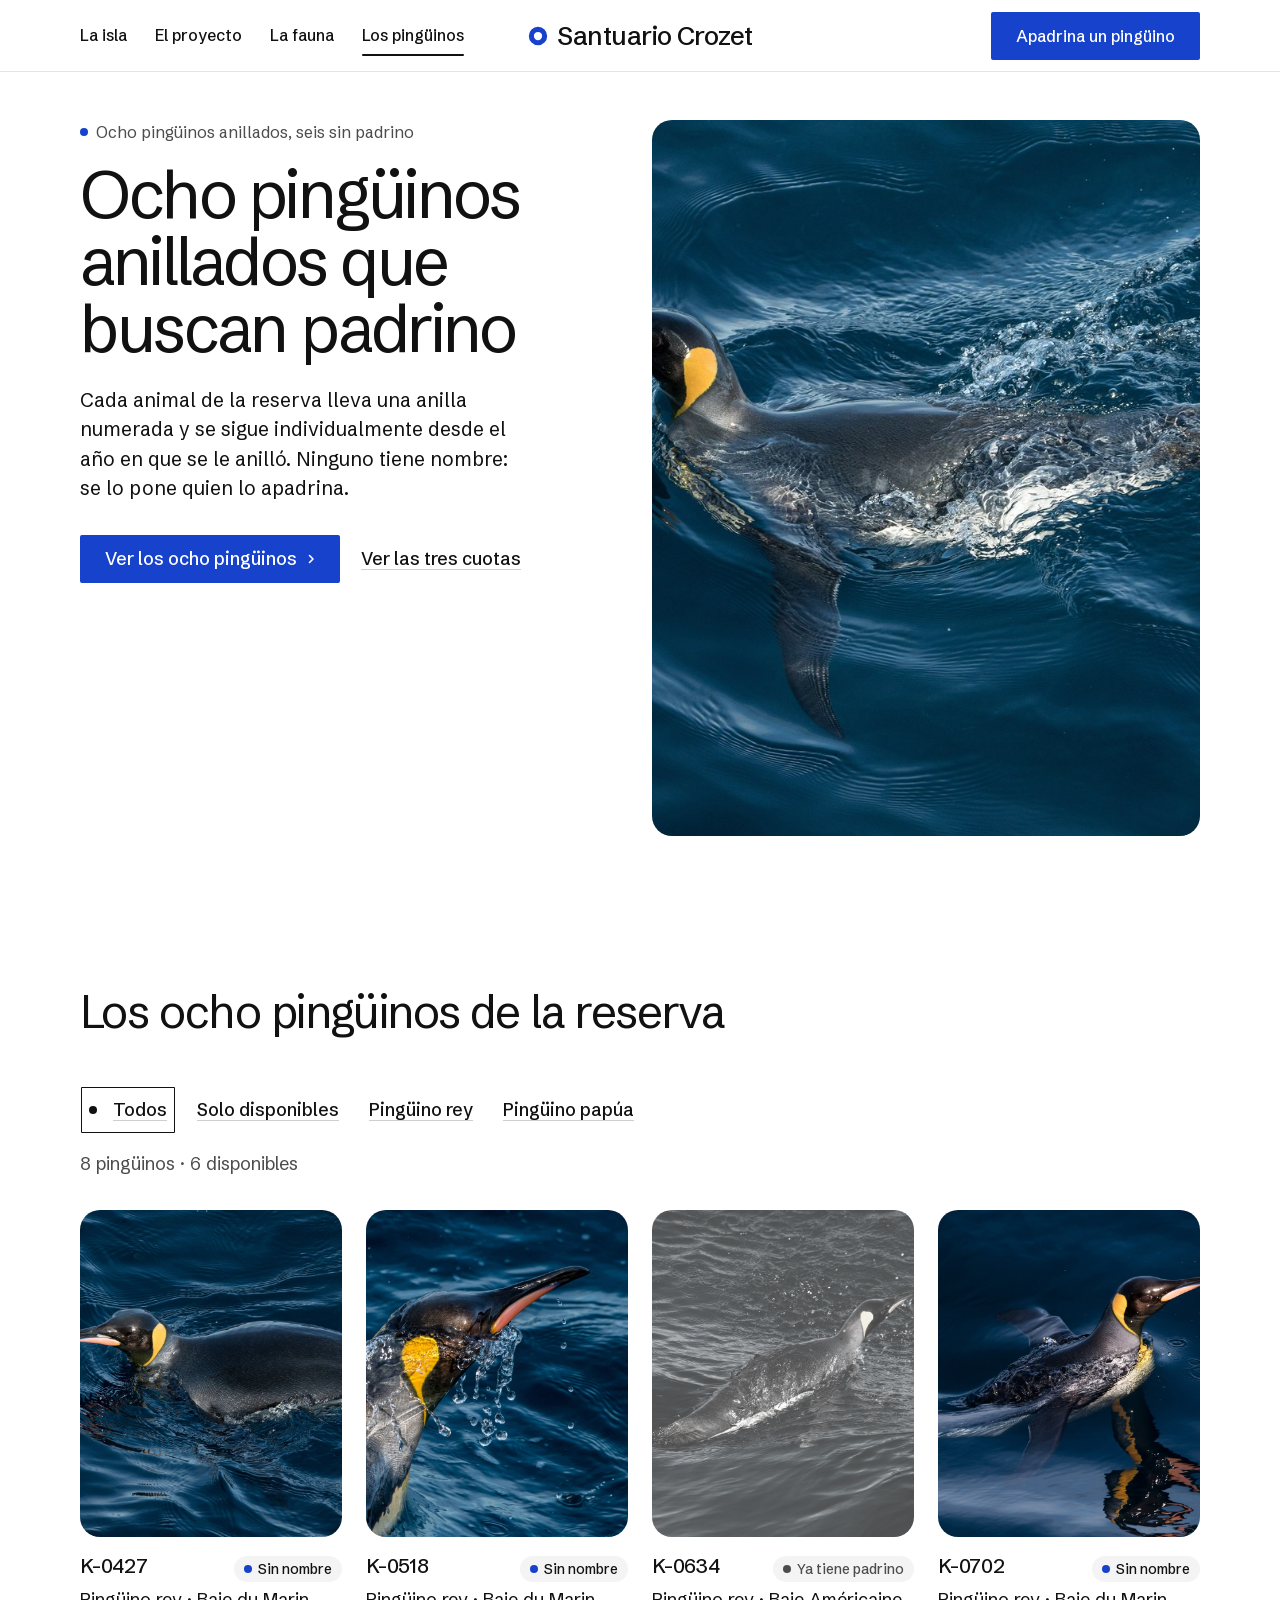
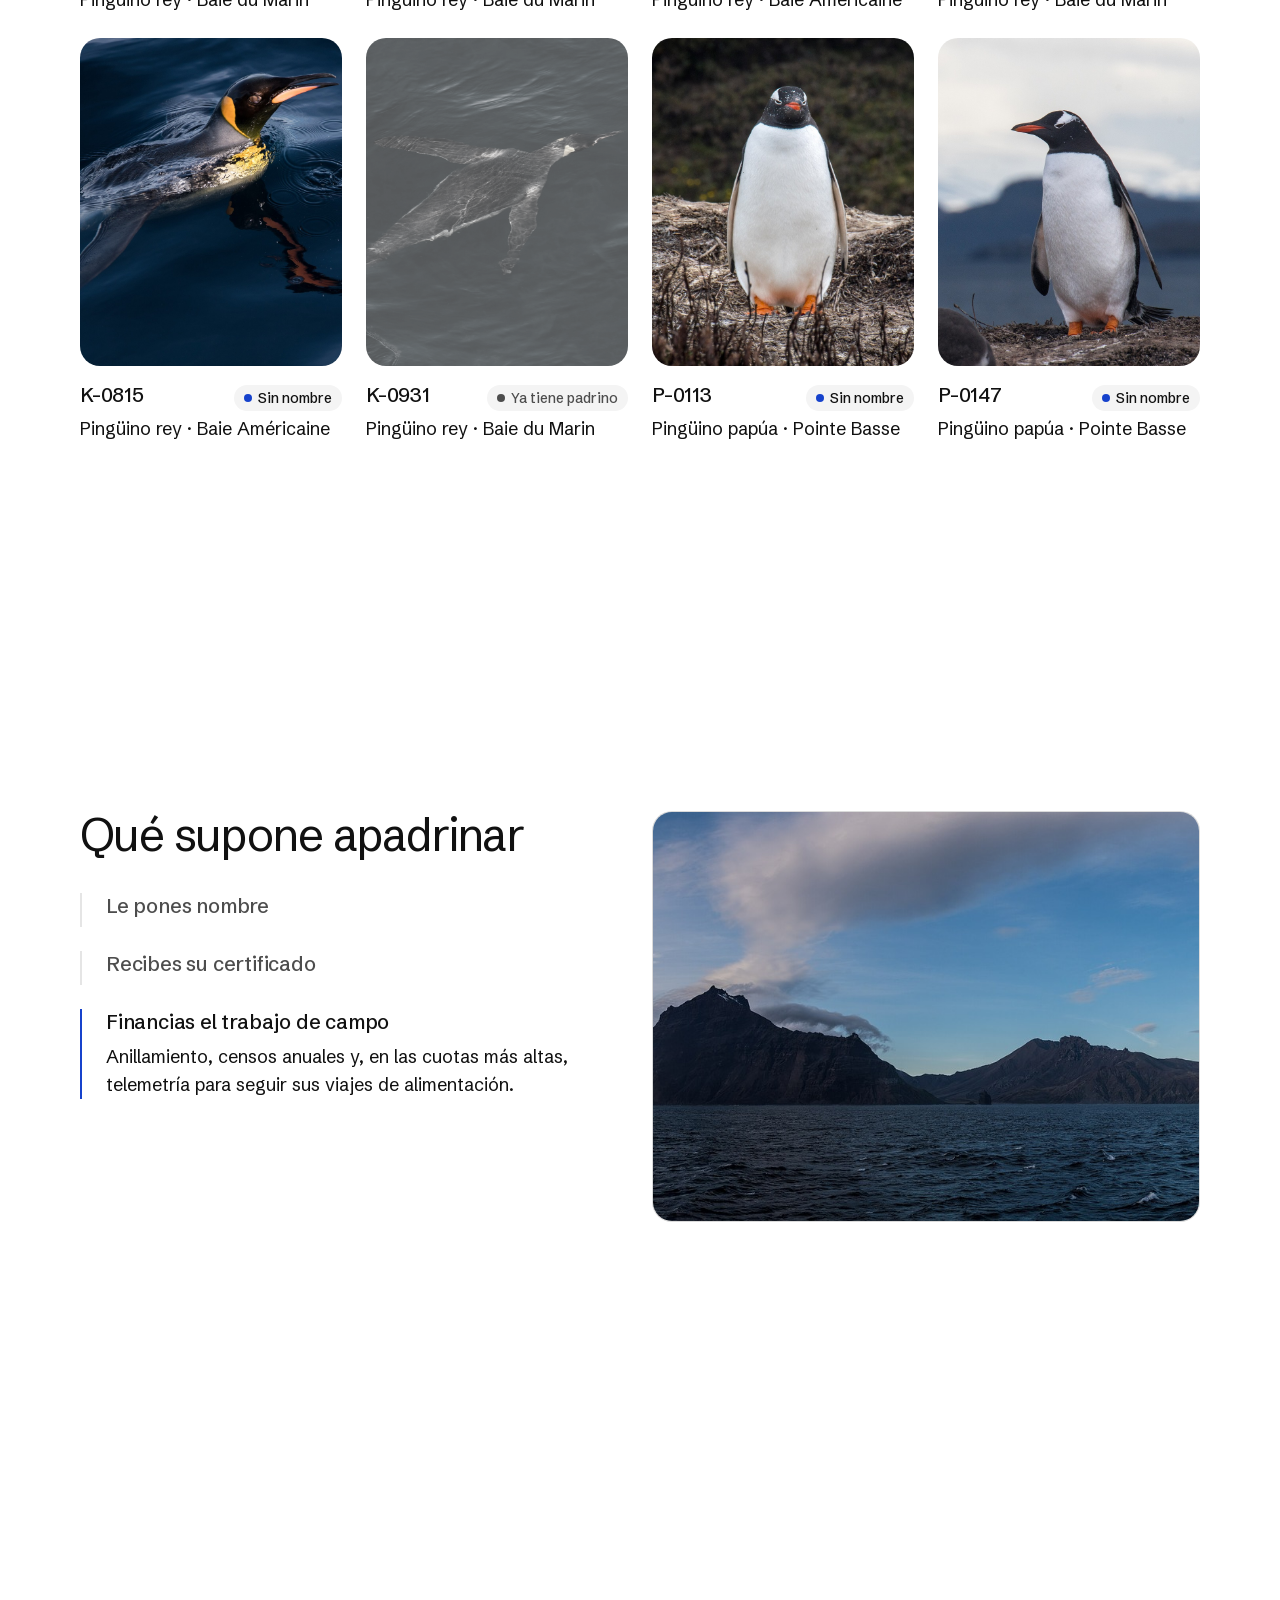
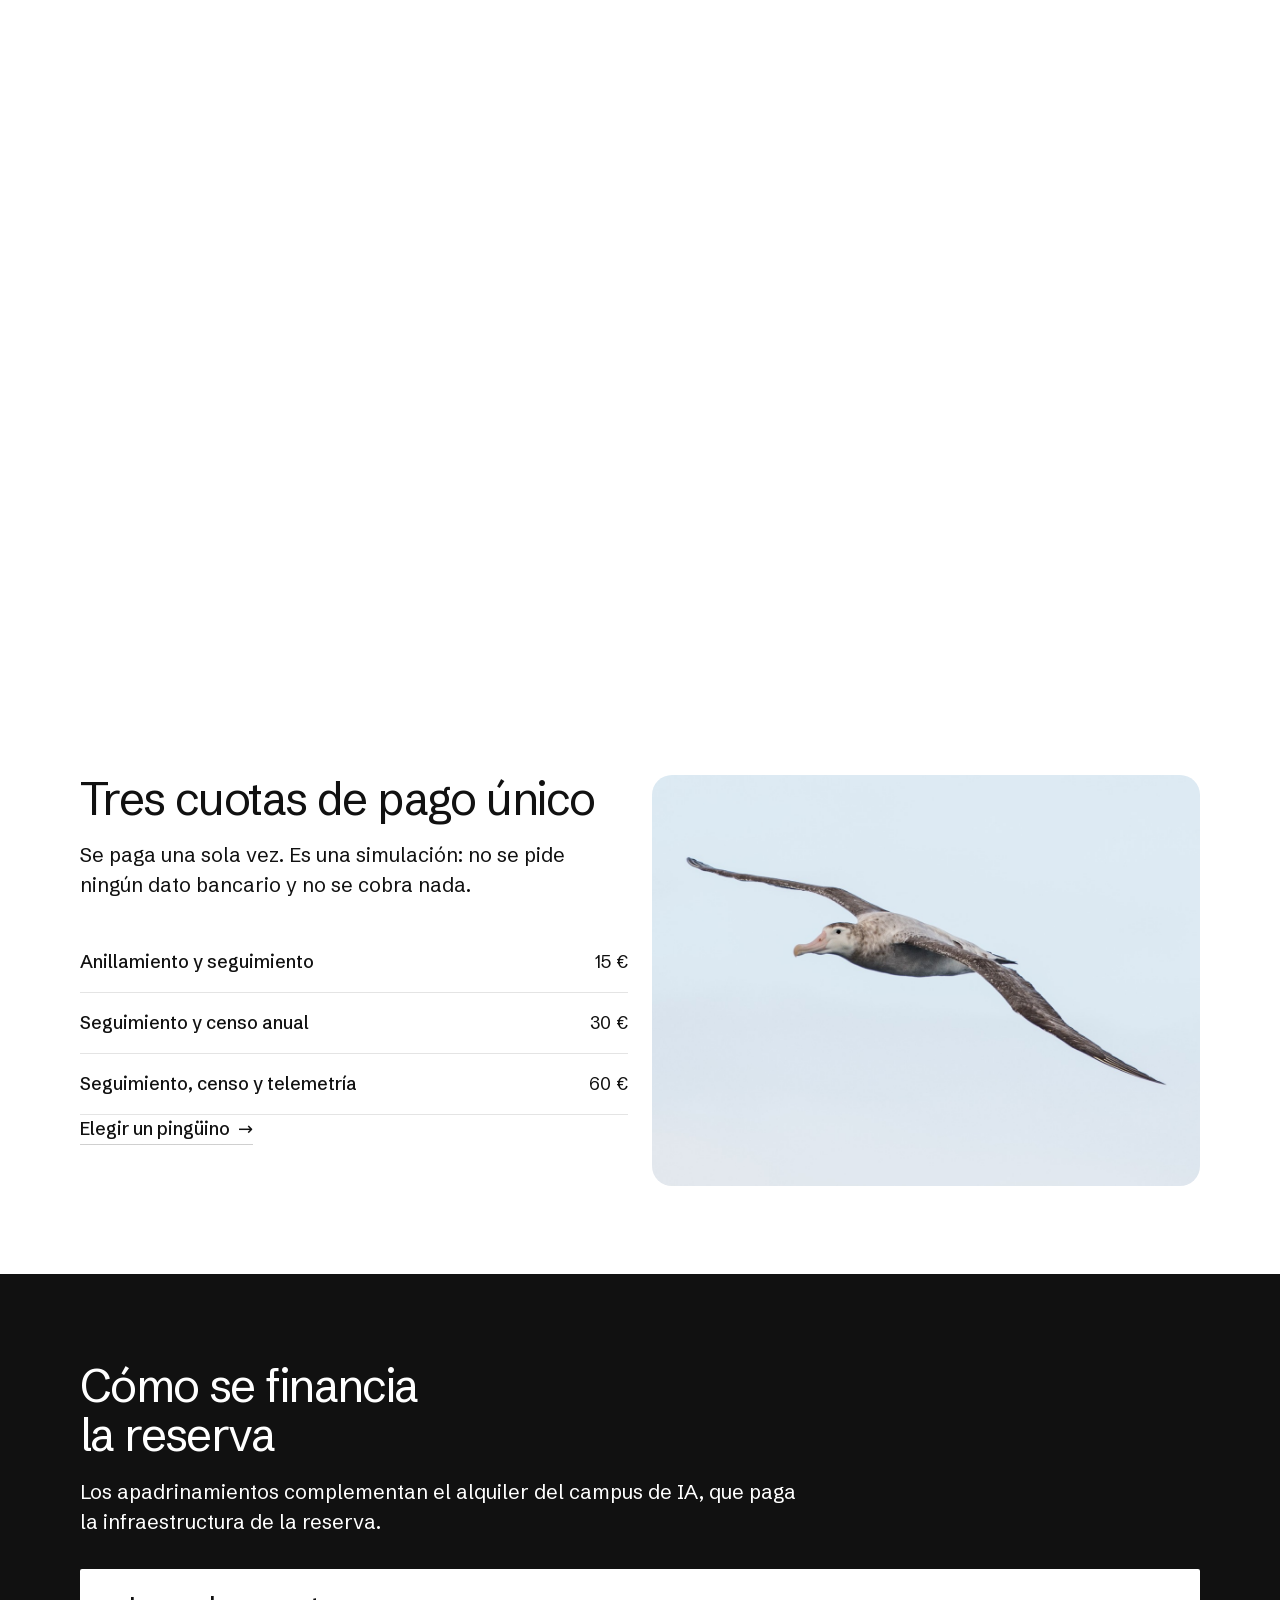
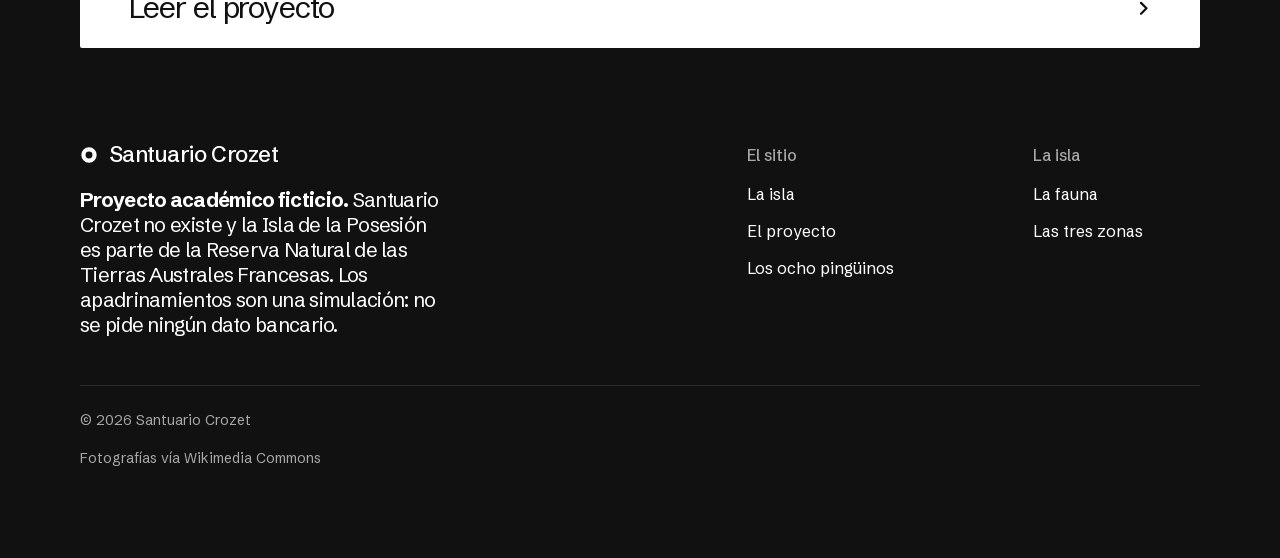
==== apadrina.html @ 178eec6a "Initial commit" ====
<!doctype html>
<html lang="es" data-type="service" data-radius="soft" data-buttons="block" data-motion>
<head>
<meta charset="utf-8">
<meta name="viewport" content="width=device-width, initial-scale=1, viewport-fit=cover">
<title>Los pingüinos: apadrina uno de los ocho de la Isla Alfred Faure</title>
<meta name="description" content="Ocho pingüinos anillados de la Isla Alfred Faure buscan padrino. Filtra por especie, elige uno y ponle nombre con una cuota de 15, 30 o 60 €.">
<meta property="og:type" content="website">
<meta property="og:title" content="Los pingüinos: apadrina uno de los ocho de la Isla Alfred Faure">
<meta property="og:description" content="Elige uno de los ocho pingüinos anillados de la Isla Alfred Faure y ponle nombre.">
<meta property="og:image" content="share.jpg">
<meta name="twitter:card" content="summary_large_image">
<link rel="icon" href="favicon.svg" type="image/svg+xml">
<meta name="theme-color" content="#ffffff">
<meta name="site-kind" content="other">
<meta name="page-type" content="service">
<link rel="stylesheet" href="assets/system.css">
<link rel="stylesheet" href="assets/ui/cards.css">
<link rel="stylesheet" href="assets/motion/motion.css">
<link rel="stylesheet" href="assets/layout/layout.css">
<link rel="stylesheet" href="css/sitio.css">
<link rel="stylesheet" href="css/paginas.css">
<script>document.documentElement.classList.add('m-enter');setTimeout(()=>document.documentElement.classList.add('m-enter-done'),700)</script>
<script>document.documentElement.classList.add('mo-js');setTimeout(()=>document.documentElement.classList.add('mo-safe'),2500)</script>
<link rel="modulepreload" href="assets/moments/moments.js">
<link rel="modulepreload" href="assets/moments/lib.js">
<link rel="modulepreload" href="assets/moments/pinned-chapters/moment.js">
</head>
<body>
<!-- type: service (site-kind other) · deal as index.html (hero split, nav-split, close-type, footer-dark, buttons block, mark ring).
     moment: pinned-chapters in #como (three steps of sponsoring). -->

<header class="nav nav--split">
  <div class="wrap nav__bar">
    <a class="skip-link" href="#top">Saltar al contenido</a>
    <nav class="nav__links" aria-label="Principal">
      <div class="nav__item"><a class="nav__link" href="isla.html">La isla</a></div>
      <div class="nav__item"><a class="nav__link" href="proyecto.html">El proyecto</a></div>
      <div class="nav__item"><a class="nav__link" href="isla.html#fauna">La fauna</a></div>
      <div class="nav__item"><a class="nav__link" href="apadrina.html" aria-current="page">Los pingüinos</a></div>
    </nav>
    <a class="nav__logo" href="index.html"><span class="mark" data-mark="ring" aria-hidden="true"></span>Santuario Crozet</a>
    <div class="nav__actions">
      <a class="btn btn--primary" href="apadrina.html">Apadrina un pingüino</a>
    </div>
    <button class="nav__toggle" type="button" aria-expanded="false" aria-label="Menú">
      <svg width="18" height="18" viewBox="0 0 18 18" aria-hidden="true"><path d="M2 5h14M2 13h14" stroke="currentColor" stroke-width="1.6" stroke-linecap="round"/></svg>
    </button>
  </div>
</header>

<main id="top">

  <section class="hero hero--split" data-enter aria-labelledby="hero-h">
    <div class="wrap"><div class="hero-text grid hero__grid">
      <div class="hero__text span-5">
        <p class="hero__kicker"><span class="dot" aria-hidden="true"></span>Ocho pingüinos anillados, seis sin padrino</p>
        <h1 id="hero-h">Ocho pingüinos anillados que buscan padrino</h1>
        <p class="hero__lead">Cada animal de la reserva lleva una anilla numerada y se sigue individualmente desde el año en que se le anilló. Ninguno tiene nombre: se lo pone quien lo apadrina.</p>
        <div class="btn-row">
          <a class="btn btn--primary" href="#pinguinos">Ver los ocho pingüinos<svg class="m-arrow" viewBox="0 0 12 12" aria-hidden="true"><path class="m-arrow__stem" d="M1 6h8"/><path class="m-arrow__head" d="M4.5 2.5 8 6l-3.5 3.5"/></svg></a>
          <a class="btn btn--secondary" href="#cuotas">Ver las tres cuotas</a>
        </div>
      </div>
      <div class="hero__media span-6 start-7">
        <img src="img/fauna-rey.jpg" alt="Pingüino rey nadando en el mar" style="--ly-pos: 50% 50%" fetchpriority="high" data-source="library" data-subject="pingüino rey">
      </div>
    </div></div>
  </section>

  <section class="section" id="pinguinos" style="--h: 2" aria-labelledby="pinguinos-h">
    <div class="wrap">
      <div class="section-head">
        <h2 id="pinguinos-h">Los ocho pingüinos de la reserva</h2>
      </div>
      <div class="filtros" role="group" aria-label="Filtrar pingüinos">
        <button class="btn btn--secondary filtro" type="button" data-filtro="todos" aria-pressed="true">Todos</button>
        <button class="btn btn--secondary filtro" type="button" data-filtro="disponibles" aria-pressed="false">Solo disponibles</button>
        <button class="btn btn--secondary filtro" type="button" data-filtro="Pingüino rey" aria-pressed="false">Pingüino rey</button>
        <button class="btn btn--secondary filtro" type="button" data-filtro="Pingüino papúa" aria-pressed="false">Pingüino papúa</button>
      </div>
      <p class="recuento" id="recuento" role="status"></p>
      <div class="grid" id="rejilla-pinguinos"></div>
    </div>
  </section>

  <section class="section" id="como" style="--h: 2; --hm: 2" data-moment="pinned-chapters" aria-labelledby="como-h">
    <div class="wrap mo-pc__grid">
      <div class="mo-pc__text">
        <h2 id="como-h">Qué supone apadrinar</h2>
        <ol class="mo-pc__steps">
          <li class="mo-pc__step">
            <h3>Le pones nombre</h3>
            <p>El pingüino conserva su anilla como identificador científico, pero a partir de ese momento aparece también con el nombre que le has dado.</p>
            <figure class="mo-pc__visual"><img src="img/portada.jpg" alt="Colonia de pingüinos rey en una playa subantártica" width="1600" height="1067"></figure>
          </li>
          <li class="mo-pc__step">
            <h3>Recibes su certificado</h3>
            <p>Con su foto, su anilla, el nombre que le has puesto y la fecha. Se puede imprimir o guardar.</p>
            <figure class="mo-pc__visual"><img src="img/fauna-papua.jpg" alt="Pingüino papúa junto a la tundra" width="1600" height="1067"></figure>
          </li>
          <li class="mo-pc__step">
            <h3>Financias el trabajo de campo</h3>
            <p>Anillamiento, censos anuales y, en las cuotas más altas, telemetría para seguir sus viajes de alimentación.</p>
            <figure class="mo-pc__visual"><img src="img/paisaje-2.jpg" alt="Costa batida por el viento en una isla subantártica" width="2000" height="540"></figure>
          </li>
        </ol>
      </div>
      <div class="mo-pc__visuals frame"></div>
    </div>
  </section>

  <section class="section" id="cuotas" aria-labelledby="cuotas-h">
    <div class="wrap grid grid--top">
      <div class="span-6">
        <div class="section-head">
          <h2 id="cuotas-h">Tres cuotas de pago único</h2>
          <p>Se paga una sola vez. Es una simulación: no se pide ningún dato bancario y no se cobra nada.</p>
        </div>
        <ul class="rows" id="lista-cuotas">
          <li><span class="rows__name">Anillamiento y seguimiento</span><span class="rows__value">15 €</span></li>
          <li><span class="rows__name">Seguimiento y censo anual</span><span class="rows__value">30 €</span></li>
          <li><span class="rows__name">Seguimiento, censo y telemetría</span><span class="rows__value">60 €</span></li>
        </ul>
        <p><a class="link" href="#pinguinos">Elegir un pingüino</a></p>
      </div>
      <figure class="marco span-6 start-7" style="aspect-ratio: 4 / 3"><img src="img/fauna-albatros.jpg" alt="Albatros errante en vuelo sobre el mar" width="1600" height="1067" loading="lazy"></figure>
    </div>
  </section>

</main>

<footer class="footer closing footer--dark ground-inverse" id="contact" aria-labelledby="close-h">
  <div class="wrap">
    <div class="closing__cta close--type">
      <div class="section-head">
        <h2 id="close-h">Cómo se financia la reserva</h2>
        <p class="t-lead">Los apadrinamientos complementan el alquiler del campus de IA, que paga la infraestructura de la reserva.</p>
      </div>
      <a class="btn btn--primary btn--xl btn--wide" href="proyecto.html">Leer el proyecto<svg class="m-arrow" viewBox="0 0 12 12" aria-hidden="true"><path class="m-arrow__stem" d="M1 6h8"/><path class="m-arrow__head" d="M4.5 2.5 8 6l-3.5 3.5"/></svg></a>
    </div>
    <div class="closing__links">
      <div class="grid">
        <div class="span-6 stack-4">
          <a class="nav__logo" href="index.html"><span class="mark" data-mark="ring" aria-hidden="true"></span>Santuario Crozet</a>
          <p class="footer__lede aviso"><strong>Proyecto académico ficticio.</strong> Santuario Crozet no existe y la Isla de la Posesión es parte de la Reserva Natural de las Tierras Australes Francesas. Los apadrinamientos son una simulación: no se pide ningún dato bancario.</p>
        </div>
        <div class="span-3 start-8 footer__col"><h3>El sitio</h3><ul><li><a href="isla.html">La isla</a></li><li><a href="proyecto.html">El proyecto</a></li><li><a href="apadrina.html">Los ocho pingüinos</a></li></ul></div>
        <div class="span-2 start-11 footer__col"><h3>La isla</h3><ul><li><a href="isla.html#fauna">La fauna</a></li><li><a href="proyecto.html#zonas">Las tres zonas</a></li></ul></div>
      </div>
      <div class="footer__legal">
        <span>&copy; 2026 Santuario Crozet</span>
        <a class="credits" href="creditos.html">Fotografías vía Wikimedia Commons</a>
      </div>
    </div>
  </div>
</footer>

<nav class="actionbar" aria-label="Acción rápida">
  <a class="btn btn--primary" href="#pinguinos">Ver los ocho pingüinos</a>
</nav>

<script src="js/datos.js"></script>
<script src="js/listado.js"></script>
<script type="module" src="assets/system.js"></script>
<script type="module" src="assets/motion/motion.js"></script>
<script type="module" src="assets/layout/layout.js"></script>
</body>
</html>
---- assets/system.css ----
/*
  taste-skill system.css - the one system for the page. Link it first, then assets/ui/cards.css (the
  feature card, its panel and the fragment placements), then set the palette (--p-*), the fonts and
  the radius set on :root in the page (node scripts/start.mjs prints that block).
  Do not add a second grid, spacing scale, type scale, radius scale, button or card style.
*/

/* ---------------------------------------------------------------- tokens */
:root {
  /* palette (hex only; fx.js reads --bg --surface --ink --muted --accent --accent-ink) */
  --p-bg: #ffffff;
  --p-surface: #f4f4f4;
  --p-ink: #111111;
  --p-muted: #6b6b6b;
  --p-accent: #1a4be0;
  --p-accent-ink: #ffffff;
  --p-action: #1a4be0;      /* buttons, links, focus: the accent, or the ink when the accent is too pale */
  --p-action-ink: #ffffff;
  --p-inv-bg: #111111;
  --p-inv-surface: #1c1c1c;
  --p-inv-ink: #f4f4f4;
  --p-inv-muted: #a3a3a3;
  --p-inv-accent: #ffffff;
  --p-inv-accent-ink: #111111;
  --p-inv-action: #ffffff;
  --p-inv-action-ink: #111111;
  /* the lit ground behind UI and in the closing band (references/cards.md), one per page, tech pages only
     (none on kind other, which is flat): <html data-ground="sand|sky|sage|painting">. system.js gives it to every ground
     that holds UI, on light and dark pages alike; --hue on one panel changes only its accent */
  --ground-bg: #d9ccb7; --ground-surface: #e9e0d2; --ground-ink: #2a2622; --ground-muted: #5a534a; --ground-accent: #a8794a;

  /* fonts */
  --font-display: system-ui, -apple-system, "Segoe UI", sans-serif;
  --font-text: system-ui, -apple-system, "Segoe UI", sans-serif;
  --font-mono: ui-monospace, "SFMono-Regular", Menlo, Consolas, monospace;
  --display-weight: 400;    /* headlines 400; 500 on a tech page (software, gaming, hardware) */
  --display-tracking: -0.025em;

  /* the page rhythm (references/layout-v4.md): one section per screen. The header is fixed and
     --nav tall; every section is padded --padt above and --padb (plus the phone action bar, --bar)
     below, and is exactly one or two screens tall (--h: 1 or 2; --hm on a phone). The hero's words
     start --hgap under the header and its content ends --hpadb above the fold. */
  --nav: 72px;
  --padt: 120px;
  --padb: 72px;
  --hgap: 48px;
  --hpadb: 64px;
  --bar: 0px;
  /* grid: one .wrap (alias .container) for the header, every section and the footer, the same
     --gut on both sides: 1280 wide at x 80-1360 at 1440, 342 at x 24-366 at 390 */
  --container: 1280px;
  --gut: 80px;
  --pad: var(--gut);
  --gutter: 24px;

  /* spacing: 4/8 scale */
  --s-1: 4px;  --s-2: 8px;  --s-3: 12px; --s-4: 16px; --s-5: 24px;
  --s-6: 32px; --s-7: 48px; --s-8: 64px; --s-9: 96px; --s-10: 128px;
  --section: 40px;      /* only a .section outside main (the kit's demo pages); every main > section and
                           footer.closing take --padt and --padb */
  --section-band: 56px; /* the same for an older footer outside footer.closing */
  --head-gap: 48px;     /* the one heading-to-content gap, 32 on a phone (layout.css reads it as --ly-head-gap) */
  --card-pad: 16px;     /* card padding (cards.css sets its own for cards with a panel) */
  --card-gap: 16px;     /* gap between cards */

  /* type scale (the only sizes on the page) */
  --t-label: 13px;
  --t-small: 14px;
  --t-body: 16px;
  --t-lead: 18px;
  --t-card: 18px;
  --t-h3: 24px;
  /* straight lines from the phone size at 390 to the desktop size at 1440 (system.md's table) */
  --t-h2: clamp(30px, 1.72vw + 23.3px, 48px);
  --t-h1: clamp(38px, 3.24vw + 25.4px, 72px);
  /* a big number stays a step under the h2 (VI-11): 38 at 1440, 28 at 390, so it never reads as a
     section heading; a stats row and a price set their own, smaller still */
  --t-stat: clamp(28px, .952vw + 24.29px, 38px);

  /* radius: one scale (soft by default; data-radius on <html> switches it) */
  --r-sm: 8px;  --r-md: 12px; --r-lg: 20px; --r-btn: 8px;

  /* controls (fixed here; a page never adds its own) */
  --btn-h: 44px;
  --btn-h-sm: 36px;
  --nav-h: var(--nav);  /* the older name, kept for the kit's files */
  --icon: 16px;         /* small icons: socials, menu chevrons, mono brand marks */

  /* motion: the one UI ease-out (motion.css --m-ease and ui/base.css --u-ease read it; references/motion.md) */
  --ease: cubic-bezier(.2, .8, .2, 1);
  --dur: 180ms;
}
html[data-radius="sharp"] { --r-sm: 4px; --r-md: 6px;  --r-lg: 8px;  --r-btn: 4px; }
html[data-radius="soft"]  { --r-sm: 8px; --r-md: 12px; --r-lg: 20px; --r-btn: 8px; }
html[data-radius="round"] { --r-sm: 10px; --r-md: 16px; --r-lg: 24px; --r-btn: 999px; }
/* the four lit grounds (references/cards.md); sand is the default above. painting goes with
   painterly-landscape (x.ai's daylight sky over olive hills) */
html[data-ground="sky"]      { --ground-bg: #c6d3df; --ground-surface: #d6e0e9; --ground-ink: #25303a; --ground-muted: #4d5964; --ground-accent: #3f6a92; }
html[data-ground="sage"]     { --ground-bg: #cdd6c6; --ground-surface: #dce3d6; --ground-ink: #262d24; --ground-muted: #535b51; --ground-accent: #6c8e63; }
html[data-ground="painting"] { --ground-bg: #79a8d6; --ground-surface: #a6c4e2; --ground-ink: #16212c; --ground-muted: #273949; --ground-accent: #9c9b3c; }
/* cards.css takes its card and panel radii from this scale */
html[data-radius] .card { --c-r: var(--r-lg); }
html[data-radius] .panel { --p-r: var(--r-md); }

/* a phone: the header 56, the sections padded 96 / 48, the hero's words 40 under the header and its
   content ending 24 above the fold, 24 at both sides, 12 between columns */
@media (max-width: 639px) {
  :root { --nav: 56px; --padt: 96px; --padb: 48px; --hgap: 40px; --hpadb: 24px; --gut: 24px; --gutter: 12px; --card-gap: 12px; --head-gap: 32px; }
}
@media (min-width: 640px) {
  :root { --gut: 48px; --section: 48px; --section-band: 72px; --card-pad: 24px; }
}
@media (min-width: 1024px) {
  :root { --gut: 80px; --section: 56px; --section-band: 96px; --card-gap: 24px;
          --t-lead: 20px; --t-card: 20px; --t-h3: 28px; }
  /* a place (and a local service): the 1200 column at x 120-1320 */
  html[data-type="place"] { --gut: 120px; --container: 1200px; }
}
/* a place (VI-06, ST-96, PH-23): its own smaller type (h1 48/53 and 32/37, h2 32/40 and 24/30, titles
   and the sub-line 20 and 18), the Recipe 3 hero's gap under its photograph (40, 24 on a phone),
   square photographs and cards and 2px buttons, whatever data-radius and data-buttons say */
:root[data-type="place"] {
  --hgap: 40px;
  --t-h1: clamp(32px, 1.524vw + 26.06px, 48px);
  --t-h2: clamp(24px, .762vw + 21px, 32px);
  --t-h3: clamp(20px, .381vw + 18.51px, 24px);
  --r-sm: 2px; --r-md: 0px; --r-lg: 0px; --r-btn: 2px;
}
:root[data-type="place"] :is(h1, .t-h1) { line-height: 1.104; }
:root[data-type="place"] :is(h2, .t-h2) { line-height: 1.25; }
@media (max-width: 639px) {
  :root[data-type="place"] { --hgap: 24px; }
  :root[data-type="place"] :is(h1, .t-h1) { line-height: 1.156; }
}

/* ---------------------------------------------------------------- grounds (at most three) */
:root, .ground-base {
  --bg: var(--p-bg); --surface: var(--p-surface); --ink: var(--p-ink); --muted: var(--p-muted);
  --accent: var(--p-accent); --accent-ink: var(--p-accent-ink); --card: var(--p-surface);
  --action: var(--p-action); --action-ink: var(--p-action-ink);
}
.ground-surface {
  --bg: var(--p-surface); --surface: var(--p-bg); --ink: var(--p-ink); --muted: var(--p-muted);
  --accent: var(--p-accent); --accent-ink: var(--p-accent-ink); --card: var(--p-bg);
  --action: var(--p-action); --action-ink: var(--p-action-ink);
}
.ground-inverse {
  --bg: var(--p-inv-bg); --surface: var(--p-inv-surface); --ink: var(--p-inv-ink); --muted: var(--p-inv-muted);
  --accent: var(--p-inv-accent); --accent-ink: var(--p-inv-accent-ink); --card: var(--p-inv-surface);
  --action: var(--p-inv-action); --action-ink: var(--p-inv-action-ink);
}
:root, .ground-base, .ground-surface, .ground-inverse {
  --line: color-mix(in oklab, var(--ink) 11%, transparent);
  --line-strong: color-mix(in oklab, var(--ink) 20%, transparent);
  /* effects (fx.js) and UI fragments (assets/ui) take the colours of the ground they sit on */
  --fx-bg: var(--bg); --fx-surface: var(--surface); --fx-ink: var(--ink); --fx-muted: var(--muted);
  --fx-accent: var(--accent); --fx-accent-ink: var(--accent-ink);
  --ui-font: var(--font-text); --ui-mono: var(--font-mono); --ui-radius: var(--r-md);
}
.ground-base, .ground-surface, .ground-inverse { background: var(--bg); color: var(--ink); }

/* ---------------------------------------------------------------- base */
*, *::before, *::after { box-sizing: border-box; }
/* an anchor lands on the section's top (the judge's frame): the fixed header covers --nav of its --padt */
html { -webkit-text-size-adjust: 100%; scroll-padding-top: 0; scroll-behavior: auto; margin: 0; }
body {
  margin: 0; background: var(--bg); color: var(--ink);
  font: 400 var(--t-body)/1.55 var(--font-text);
  -webkit-font-smoothing: antialiased; text-rendering: optimizeLegibility; overflow-x: clip;
}
img, svg, video, canvas { display: block; max-width: 100%; }
/* hidden means hidden, also on an img the line above makes a block (a menu tab's photograph, a peek photograph) */
[hidden] { display: none !important; }
img, video { height: auto; }
a { color: inherit; text-decoration: none; }
button { font: inherit; color: inherit; }
h1, h2, h3, h4, p, ul, ol, figure, blockquote { margin: 0; }
ul, ol { padding: 0; list-style: none; }
h1, h2, h3, h4 {
  font-family: var(--font-display); font-weight: var(--display-weight);
  letter-spacing: var(--display-tracking); text-wrap: balance; overflow-wrap: break-word;
  /* a long word (a German compound at 390) breaks at a syllable with a hyphen, in the language of <html lang>;
     only words of 10 letters or more, 4 at least on each side, so a short English heading never breaks */
  hyphens: auto; -webkit-hyphens: auto; hyphenate-limit-chars: 10 4 4;
}
h1, .t-h1 { font-size: var(--t-h1); line-height: 1.04; }
h2, .t-h2 { font-size: var(--t-h2); line-height: 1.1; }
h3, .t-h3 { font-size: var(--t-h3); line-height: 1.2; }
h4, .t-card { font-family: var(--font-text); font-weight: 500; font-size: var(--t-card); line-height: 1.3; letter-spacing: -0.01em; }
p { text-wrap: pretty; }
.t-lead  { font-size: var(--t-lead); line-height: 1.5; }
.t-body  { font-size: var(--t-body); line-height: 1.55; }
.t-small { font-size: var(--t-small); line-height: 1.5; }
.t-label { font-size: var(--t-label); font-weight: 500; line-height: 1.4; letter-spacing: 0.01em; }
.t-stat  { font-family: var(--font-display); font-weight: var(--display-weight); font-size: var(--t-stat);
           line-height: 1; letter-spacing: var(--display-tracking); font-variant-numeric: tabular-nums; }
.muted { color: var(--muted); }
.mono  { font-family: var(--font-mono); }
.measure { max-width: 62ch; }
:focus-visible { outline: 2px solid var(--action); outline-offset: 2px; border-radius: 2px; }
::selection { background: color-mix(in oklab, var(--accent) 30%, transparent); }

/* ---------------------------------------------------------------- grid */
.wrap, .container { width: min(100% - 2 * var(--gut), var(--container)); margin-inline: auto; padding-inline: 0; }
.grid { display: grid; grid-template-columns: repeat(12, minmax(0, 1fr)); column-gap: var(--gutter); row-gap: var(--card-gap); }
.grid > * { min-width: 0; grid-column: 1 / -1; }
.section { padding-block: var(--section); }

/* ---------------------------------------------------------------- one section per screen
   The page is a stack of screens. Framed at scrollY = k x the screen height, a shot shows exactly one
   section: the hero alone on the first screen, every other section (and footer.closing, the close and
   the footer in one) exactly one or two screens tall, its h2 first, --padt under its top. Heights
   and padding do it: no pinning, snapping or script.
     <section class="section" id=".." style="--h: 2">     (2 screens; --hm sets a phone's count alone)
       <div class="wrap"> the h2 first, then the content </div>     (the one in-flow child)
     </section>
   A layer (a full-bleed photograph or ground behind the words) is an <img class="layer" aria-hidden="true">
   beside the .wrap. Content must fit: one screen holds 708px of content at 1440x900 (900 - 120 - 72),
   two hold 1,608 (the second screen's part starts --padt under its top with .g2). From 640 to 1279 a
   section keeps at least its screens and grows past them rather than overlap the next. */
main > :is(section, .section), footer.closing {
  position: relative; box-sizing: border-box;
  height: calc(var(--h, 1) * 100vh); height: calc(var(--h, 1) * 100svh);
  padding: var(--padt) 0 calc(var(--padb) + var(--bar));
}
main > :is(section, .section) > :is(.wrap, .container), footer.closing > .wrap { position: relative; z-index: 1; height: 100%; }
main > :is(section, .section) > :is(.wrap, .container):not(.grid) { display: flex; flex-direction: column; }
/* a .wrap that is the section's grid too (class="wrap grid"): its rows start at the top */
main > :is(section, .section) > :is(.wrap, .container).grid { align-content: start; }
/* .fill: the block that takes what the screen leaves under the heading (a photograph, a frame) */
main > :is(section, .section) > .wrap > .fill { flex: 1 1 0; min-height: 0; }
/* two screens as two groups: row 1 the h2 and the first group, row 2 the rest (no second h2), starting
   --padt under the second screen's top, so the second shot looks like any other section */
main > :is(section, .section).g2, footer.closing.g2 { --h: 2; }
main > :is(section, .section).g2 > :is(.wrap, .container), footer.closing.g2 > .wrap { display: grid; grid-template-rows: minmax(0, 1fr) minmax(0, 1fr); row-gap: calc(var(--padt) + var(--padb) + var(--bar)); }
main > :is(section, .section).g2 > :is(.wrap, .container) > *, footer.closing.g2 > .wrap > * { min-height: 0; align-self: start; }
main > :is(section, .section).g2 > :is(.wrap, .container) > :is(.group, .fill) { align-self: stretch; }
/* a group: one screen's part of a .g2 section (its h2 and first rows, or the rest) */
.group { display: flex; flex-direction: column; min-height: 0; }
/* each screen's card row runs down to that screen's foot (the cards stretch, their panels grow), so
   the second screen of a .g2 is never a short row over an empty ground; both rows end on the same line */
@media (min-width: 1024px) {
  main > :is(section, .section).g2 > .wrap > .grid:last-child,
  main > :is(section, .section).g2 > .wrap > .group > .grid:last-child { align-self: stretch; flex: 1 1 auto; min-height: 0; }
}
.group > .fill { flex: 1 1 0; min-height: 0; }
@media (min-width: 640px) and (max-width: 1279px) {
  main > :is(section, .section):not(.hero, .section--hero), footer.closing {
    height: auto; min-height: calc(var(--h, 1) * 100vh); min-height: calc(var(--h, 1) * 100svh);
  }
  /* the section is a column and its .wrap takes all of it, so a .fill (a photograph, a frame) still
     grows to the section's foot (a min-height percentage would not resolve, leaving it at its least) */
  /* :where() keeps it at no weight, so a page's own phone- or tablet-only hiding (section.desk-only { display: none }) wins */
  :where(main > :is(section, .section):not(.hero, .section--hero), footer.closing) { display: flex; flex-direction: column; }
  main > :is(section, .section):not(.hero, .section--hero) > :is(.wrap, .container), footer.closing > .wrap { flex: 1 0 auto; height: auto; min-height: 0; }
}
/* a phone: lvh (the screen with its bars hidden) for every section but the hero; --hm when stacking
   makes the content taller than the desktop count */
@media (max-width: 639px) {
  /* at least its screens, never less: content a screen cannot hold makes the section taller (the rhythm
     check then asks for --hm: 2 or less content); a fixed height would lay its last rows over the next
     section, the fault the phone shots showed most (a list under the closing heading and its button) */
  main > :is(section, .section):not(.hero, .section--hero), footer.closing {
    height: auto; min-height: calc(var(--hm, var(--h, 1)) * 100vh); min-height: calc(var(--hm, var(--h, 1)) * 100lvh);
  }
  /* one grid row at least the screens tall that grows with the .wrap's content: the .wrap is stretched to
     it, so its .fill and its two groups still share a definite height */
  /* (at no weight, as on the tablet: a page's own section.desk-only { display: none } still hides it) */
  :where(main > :is(section, .section):not(.hero, .section--hero):has(> :is(.wrap, .container)), footer.closing) {
    display: grid; grid-template-columns: minmax(0, 1fr); grid-template-rows: 1fr; grid-auto-rows: auto;
  }
  main > :is(section, .section):not(.hero, .section--hero) > :is(.wrap, .container), footer.closing > .wrap { height: auto; }
  main > :is(section, .section).g2m, footer.closing.g2m { --hm: 2; }
  main > :is(section, .section).g2m > :is(.wrap, .container), footer.closing.g2m > .wrap { display: grid; grid-template-rows: minmax(0, 1fr) minmax(0, 1fr); row-gap: calc(var(--padt) + var(--padb) + var(--bar)); }
  /* stacked in one, the two groups keep the open cards' 32px, so the first group's last panel never meets
     the next card's title */
  main > :is(section, .section).g2:not(.g2m) > :is(.wrap, .container) { display: flex; row-gap: var(--s-6); }
  /* what the two screens leave goes around the second group, so it opens below the header, not on the fold */
  main > :is(section, .section).g2:not(.g2m) > :is(.wrap, .container) > :last-child { margin-block: auto; }
  main > :is(section, .section).g2:not(.g2m) > :is(.wrap, .container) > * { align-self: stretch; }
}
/* a layer: the photograph or ground of a whole section, under its words, edge to edge */
main > :is(section, .section) > :is(img, video, canvas, picture).layer,
footer.closing > :is(img, video, canvas, picture).layer {
  position: absolute; inset: 0; z-index: 0; width: 100%; height: 100%; max-width: none; object-fit: cover; object-position: var(--pos, 50% 50%);
}
main > :is(section, .section) > picture.layer > img { width: 100%; height: 100%; object-fit: cover; }

/* the hero: exactly the first screen, the fixed header over its top. Its words start --hgap under the
   header (--photo adds a full-bleed photograph's height above them on a place); its content ends
   --hpadb above the fold, and nothing of the next section shows, at 1440, 1024, 820 and 390.
     <section class="hero hero--<type>"><div class="wrap"><div class="hero-text"> .. </div>[one strip]</div></section>
   .hero-text holds the whole composition (the words, and the picture or window beside or under them);
   one docked strip (logos, three facts) may follow it, at most 96px, desktop only. */
main > :is(.hero, .section--hero) {
  height: 100vh; height: 100svh; min-height: 0;
  padding: calc(var(--nav) + var(--photo, 0px) + var(--hgap)) 0 calc(var(--hpadb) + var(--bar));
}
:is(.hero, .section--hero) > .wrap { height: 100%; display: grid; grid-template-rows: minmax(0, 1fr) auto; row-gap: var(--s-7); }
:is(.hero, .section--hero) > .wrap > .hero-text { min-height: 0; }
/* a phone: the hero is at least the first screen and grows when a short phone (320x640) cannot hold its
   words, buttons and picture, so nothing of it lies over the next section or under the header */
@media (max-width: 639px) {
  main > :is(.hero, .section--hero) { height: auto; min-height: 100vh; min-height: 100svh; }
  main > :is(.hero, .section--hero):has(> :is(.wrap, .container)) { display: grid; grid-template-columns: minmax(0, 1fr); grid-template-rows: 1fr; grid-auto-rows: auto; }
  main > :is(.hero, .section--hero) > :is(.wrap, .container) { height: auto; }
}
:is(.hero, .section--hero) > .wrap > .hero-strip { grid-row: 2; max-height: 96px; }
@media (max-width: 639px) { :is(.hero, .section--hero) > .wrap > .hero-strip { display: none; } }
.section--hero .section-head { max-width: 860px; }
/* the starter's own hero (hero-split): the words on span-5 top-aligned, the picture on span-6 start-7
   as tall as the hero's content box (at most 716 at 1440x900); a phone stacks words, then the picture
   in what is left */
.hero-text.hero-split { height: 100%; align-items: stretch; }
.hero-split > .hero-copy { align-self: start; }
.hero-split > .hero-visual { position: relative; min-height: 0; height: 100%; }
@media (max-width: 1023px) {
  .hero-text.hero-split { display: flex; flex-direction: column; gap: var(--s-6); }
  .hero-split > .hero-visual { flex: 1 1 0; min-height: 200px; height: auto; }
}
.hero-copy > * + * { margin-top: var(--s-5); }
/* the h1 first in the words' column: its capitals start on the picture's top line, not the line box's
   (the leading above the capitals would put the words about 12px under the photograph's top) */
.hero-copy > h1:first-child { text-box: trim-start cap alphabetic; }
.hero-copy > .btn-row { margin-top: var(--s-6); }
/* three short facts at the foot of the words' column, on the picture's bottom line (no dead space
   under the buttons): <dl class="hero-facts"><div><dt>..</dt><dd>..</dd></div> x3</dl> */
@media (min-width: 1024px) {
  .hero-split > .hero-copy { height: 100%; display: flex; flex-direction: column; }
  .hero-split > .hero-copy > .hero-facts { margin-top: auto; }
}
.hero-facts { display: grid; grid-template-columns: repeat(3, minmax(0, 1fr)); gap: var(--s-5) var(--gutter); margin: 0; }
.hero-facts > div { display: grid; gap: var(--s-1); align-content: start; }
.hero-facts dt { font-size: var(--t-small); color: var(--muted); }
.hero-facts dd { margin: 0; font-weight: 500; }
@media (max-width: 1023px) { .hero-facts { display: none; } }
/* a notice line above the h1 (changed hours, a delivery cut-off): one line with a number, static,
   starting on the left line like the h1 under it */
.hero-notice { font-size: var(--t-small); font-weight: 500; color: var(--ink); }
.hero-notice b, .hero-notice strong { font-weight: 500; color: var(--accent); }
.hero-copy > .hero-notice + h1 { margin-top: var(--s-5); }

/* a phone: open tiles from a row of three or four (rooms, goods, beans) go two-up, an odd last one
   across the row, so a row of three fits one 844px screen (stacked one under another they need two) */
@media (max-width: 639px) {
  .grid > .tile:is(.span-3, .span-4) { grid-column: auto / span 6; }
  .grid > .tile:is(.span-3, .span-4):nth-child(odd of .tile):nth-last-child(1 of .tile) { grid-column: 1 / -1; }
  .grid > .tile:is(.span-3, .span-4) .tile__head { flex-wrap: wrap; gap: 0 var(--s-2); }
}
/* a phone: open cards (words on the ground, the panel under them) stacked one under another keep 32px
   between a panel's foot and the next card's title, so a title never reads as the panel's caption */
@media (max-width: 639px) { .grid:has(> .card--open) { row-gap: var(--s-6); } }
/* a phone stacks a two-screen section's four open tiles into its two screens: their panels take 180px (a wide
   crop), so the h2 and the first two tiles of two lines each end on the first screen and the four inside both,
   not a third of a screen past. A page that sets its group's own --p-h (#features .panel) sets its phone value
   too, as the starter does */
@media (max-width: 639px) { main > :is(section, .section).g2 .card--open > .panel { --p-h: 180px; } }
/* spans: desktop >= 1024. Tablet 640-1023: text cards on span-3 and span-6 go two-up; cards with a
   panel (a visual needs the width; the one exception is a span-6 pair, below)
   and everything else (split text and visuals, span-4 cards, span-5/7/8 blocks) take the full row, so a split stacks and no row is left half empty. Phone < 640: one column. */
@media (min-width: 640px) and (max-width: 1023px) {
  .grid > .card.span-3:not(:has(> .panel)), .grid > .card.span-6:not(:has(> .panel)) { grid-column: auto / span 6; }
  /* the one exception with a panel: a 2x2 (or a pair) of span-6 cards stays two-up from 720px (a panel
     of about 310px and more, wide enough for a kit fragment), so four cards take one or two screens
     at 768-820 instead of a card per row (four stacked panels run past two screens). Split cards and
     every other span keep the full row. Under 720 a card per row. */
  @media (min-width: 720px) {
    .grid > .card.span-6:has(> .panel):not(.card--split) { grid-column: auto / span 6; }
    .grid > .card.span-6:has(> .panel):not(.card--split):nth-child(odd of .card.span-6):nth-last-child(1 of .card.span-6) { grid-column: 1 / -1; }
  }
  /* open tiles (rooms, models, people, a photo pair) go two-up; an odd last one takes the row */
  .grid > .tile:is(.span-3, .span-4, .span-6) { grid-column: auto / span 6; }
  .grid > .tile:is(.span-3, .span-4, .span-6):nth-child(odd of .tile):nth-last-child(1 of .tile) { grid-column: 1 / -1; }
}
@media (min-width: 1024px) {
  .span-2  { grid-column: auto / span 2; }
  .span-3  { grid-column: auto / span 3; }
  .span-4  { grid-column: auto / span 4; }
  .span-5  { grid-column: auto / span 5; }
  .span-6  { grid-column: auto / span 6; }
  .span-7  { grid-column: auto / span 7; }
  .span-8  { grid-column: auto / span 8; }
  .span-9  { grid-column: auto / span 9; }
  .span-10 { grid-column: auto / span 10; }
  .span-12 { grid-column: auto / span 12; }
  .start-1 { grid-column-start: 1; } .start-2 { grid-column-start: 2; } .start-3 { grid-column-start: 3; }
  .start-5 { grid-column-start: 5; } .start-6 { grid-column-start: 6; } .start-7 { grid-column-start: 7; }
  .start-4 { grid-column-start: 4; } .start-8 { grid-column-start: 8; } .start-9 { grid-column-start: 9; }
  .start-10 { grid-column-start: 10; }
  /* a split is top-aligned: the words' first line and the picture's top on one line (never centred
     against each other, never mirrored: text left, the visual right, on every split of the page) */
  .grid--middle, .grid--top { align-items: start; }
}
/* card rows: every card in a row the same height (a plain .grid stretches them) */
.grid:is(.grid--middle, .grid--top) > .card { align-self: stretch; }
/* 1024-1279: a span-4 card's panel would be about 220px wide, too narrow for real UI. Cards with a
   panel on span-4 go two-up, a span-8 one takes the row, and an odd last one takes the row too
   (steps, proof row: two, then one wide; bento: the wide card, then the four small ones two by two) */
@media (min-width: 1024px) and (max-width: 1279px) {
  .grid > .card.span-4:has(> .panel) { grid-column: auto / span 6; }
  .grid > .card.span-8:has(> .panel),
  .grid > .card.span-4:has(> .panel):nth-child(odd of .card.span-4):nth-last-child(1 of .card.span-4) { grid-column: 1 / -1; }
}

/* ---------------------------------------------------------------- section heading */
.section-head { max-width: 760px; margin-bottom: var(--head-gap); display: grid; gap: var(--s-4); }
/* every heading starts on the left line (a centred head among left ones reads as a mistake): the
   old centred head is left-aligned too */
.section-head--center { text-align: left; justify-items: start; }
/* a head row: the h2 (and its line) left, one link or the section's button at the right line */
.section-head--split { max-width: none; display: flex; align-items: end; justify-content: space-between; gap: var(--s-5); flex-wrap: wrap; }
.section-head--split > div { display: grid; gap: var(--s-4); max-width: 760px; }
.section-head p { color: var(--ink); font-size: var(--t-lead); line-height: 1.5; max-width: 60ch; }
.section-head--row { max-width: none; display: flex; align-items: end; justify-content: space-between; gap: var(--s-5); flex-wrap: wrap; }
.section-head--row > div { display: grid; gap: var(--s-4); max-width: 760px; }
/* the hero row (hero-product, hero-cycle): the h1 and its line left, the buttons right, across 1280 */
.section--hero .section-head--row { max-width: none; }

/* ---------------------------------------------------------------- buttons (one pair, a dealt look)
   One pair a page, .btn--primary and .btn--secondary, in the look dealt with the page (sections.md)
   and set once on <html data-buttons>; the markup never changes:
     solid  filled primary, outlined secondary, the radius scale (Figma; the default)
     pill   pills, a chevron after the primary's label, a tinted secondary (x.ai)
     tonal  the radius scale, a tinted secondary with no outline (Linear, Vercel)
     arrow  an arrow after the primary's label; the secondary is a text link with an arrow (Stripe)
     block  near-square corners, 48px tall; the secondary is an underlined text link (shops, hotels) */
.btn {
  display: inline-flex; align-items: center; justify-content: center; gap: var(--s-2);
  height: var(--btn-h); padding: 0 var(--s-5); border-radius: var(--r-btn); border: 1px solid transparent;
  font: 500 var(--t-body)/1 var(--font-text); letter-spacing: 0; white-space: nowrap; cursor: pointer;
  transition: background-color var(--dur) var(--ease), color var(--dur) var(--ease), border-color var(--dur) var(--ease), text-decoration-color var(--dur) var(--ease);
}
.btn--primary { background: var(--action); color: var(--action-ink); }
.btn--primary:hover { background: color-mix(in oklab, var(--action) 86%, var(--ink)); }
/* an inverted primary (the action is the ground's ink: a brand band, a lit ground): its hover steps toward the ground, as the filled one steps toward the ink */
.ground-brand .btn--primary:hover { background: color-mix(in oklab, var(--action) 88%, var(--bg)); }
/* the ground's own colour with a clear border: never grey on grey, readable on an effect too */
.btn--secondary { background: var(--bg); color: var(--ink); border-color: var(--line-strong); }
.btn--secondary:hover { background: color-mix(in oklab, var(--bg) 94%, var(--ink)); border-color: color-mix(in oklab, var(--ink) 35%, transparent); }
.btn--sm { height: var(--btn-h-sm); padding: 0 var(--s-4); font-size: var(--t-small); }
html[data-buttons="pill"] { --r-btn: 999px; }
html[data-buttons="block"] { --r-btn: 2px; --btn-h: 48px; }
html:is([data-buttons="pill"], [data-buttons="tonal"]) .btn--secondary { background: color-mix(in oklab, var(--ink) 8%, var(--bg)); border-color: transparent; }
html:is([data-buttons="pill"], [data-buttons="tonal"]) .btn--secondary:hover { background: color-mix(in oklab, var(--ink) 14%, var(--bg)); border-color: transparent; }
/* arrow and block: the secondary is a text link at the button's height (no box: one button look) */
html:is([data-buttons="arrow"], [data-buttons="block"]) .btn--secondary {
  background: none; border-color: transparent; padding-inline: var(--s-2);
  text-decoration: underline; text-underline-offset: 4px; text-decoration-color: var(--line-strong);   /* the .link look */
}
html:is([data-buttons="arrow"], [data-buttons="block"]) .btn--secondary:hover { background: none; border-color: transparent; text-decoration-color: currentColor; }
/* the glyph after a label: a chevron (pill) or an arrow (arrow), drawn so every font shows the same */
html[data-buttons="pill"] .btn--primary::after,
html[data-buttons="arrow"] :is(.btn--primary, .btn--secondary)::after {
  content: ""; flex: none; width: 12px; height: 12px; margin-right: -2px; background: currentColor;
  -webkit-mask: var(--btn-glyph) center / contain no-repeat; mask: var(--btn-glyph) center / contain no-repeat;
  transition: transform var(--dur) var(--ease);
}
html[data-buttons="pill"] { --btn-glyph: url("data:image/svg+xml,%3Csvg xmlns='http://www.w3.org/2000/svg' viewBox='0 0 12 12'%3E%3Cpath d='M4.5 2.5 8 6l-3.5 3.5' fill='none' stroke='black' stroke-width='1.6' stroke-linecap='round' stroke-linejoin='round'/%3E%3C/svg%3E"); }
html[data-buttons="arrow"] { --btn-glyph: url("data:image/svg+xml,%3Csvg xmlns='http://www.w3.org/2000/svg' viewBox='0 0 12 12'%3E%3Cpath d='M1.5 6h8.5M6.5 2.5 10 6l-3.5 3.5' fill='none' stroke='black' stroke-width='1.5' stroke-linecap='round' stroke-linejoin='round'/%3E%3C/svg%3E"); }
@media (hover: hover) and (pointer: fine) { html:is([data-buttons="pill"], [data-buttons="arrow"]) .btn:hover::after { transform: translateX(3px); } }
.btn:active { transform: translateY(1px) scale(.985); }
.btn--arrow::after { content: "\2192"; transition: transform var(--dur) var(--ease); }
@media (hover: hover) and (pointer: fine) { .btn--arrow:hover::after { transform: translateX(3px); } }
/* the drawn arrow (assets/motion: its stem grows and its head moves 3px on hover), the last child of
   a primary button, a pill or a link: <svg class="m-arrow" viewBox="0 0 12 12" aria-hidden="true">
   <path class="m-arrow__stem" d="M1 6h8"/><path class="m-arrow__head" d="M4.5 2.5 8 6l-3.5 3.5"/></svg>.
   It replaces the dealt glyph, so a button never shows two */
.m-arrow { flex: none; width: 12px; height: 12px; margin-right: -2px; overflow: visible;
           fill: none; stroke: currentColor; stroke-width: 1.6; stroke-linecap: round; stroke-linejoin: round; }
.btn--xl .m-arrow { width: 0.62em; height: 0.62em; stroke-width: 1.4; }
:is(.btn, .link, .pill):has(> .m-arrow)::after { content: none; display: none; }
.btn-row { display: flex; flex-wrap: wrap; gap: var(--s-3); align-items: center; }
.section-head--center .btn-row { justify-content: center; }
/* on the phone every button row stacks full width */
@media (max-width: 639px) {
  .btn-row { flex-direction: column; align-items: stretch; width: 100%; justify-self: stretch; }
  /* full width, the second action is a text link at the button's height under the filled one (an
     outline across the whole screen reads as a rule, a pale fill as a switched-off button) */
  .btn-row > .btn--secondary { background: none; border-color: transparent; text-decoration: underline; text-underline-offset: 4px; text-decoration-color: var(--line-strong); }
  .section-head--split > .btn { width: 100%; }
}
.link { display: inline-flex; align-items: center; gap: var(--s-2); font-weight: 500; color: var(--ink);
        text-decoration: underline; text-decoration-color: var(--line-strong); text-underline-offset: 4px;
        transition: text-decoration-color var(--dur) var(--ease); }
.link:hover { text-decoration-color: currentColor; }
.link::after { content: "\2192"; display: inline-block; text-decoration: none; transition: transform var(--dur) var(--ease); }
@media (hover: hover) and (pointer: fine) { .link:hover::after { transform: translateX(3px); } }
.pill { display: inline-flex; align-items: center; gap: var(--s-2); height: 32px; padding: 0 var(--s-3);
        border-radius: 999px; border: 1px solid var(--line); background: var(--card);
        font-size: var(--t-label); color: var(--ink); }
.pill .muted { color: var(--muted); }

/* ---------------------------------------------------------------- card (one style) */
.card {
  display: flex; flex-direction: column; gap: var(--s-2); min-width: 0;
  background: var(--card); border: 1px solid var(--line); border-radius: var(--r-lg); padding: var(--card-pad);
}
/* small titles in the text face: a display face at 20px (a condensed or hairline serif) reads smaller than the body */
.card > h3, .card > h4, .card--plan h3 { font-family: var(--font-text); font-weight: 500; font-size: var(--t-card); line-height: 1.3; letter-spacing: -0.01em; }
/* the type floor (system.md): text people read is 16px or more in ink; cards.css sets it for its
   card text, this for a plain card's lines */
.card > p { color: var(--ink); font-size: var(--t-body); max-width: 52ch; }
/* at most two boxes one inside the other (sections.md): a card whose panel holds UI drops its own
   box, so its title and lines sit on the page ground over the panel (Figma's tiles), or runs the
   panel flush to its sides and bottom (cards.css .panel--flush) */
.card.card--open { --c-pad: 0px; background: none; border: 0; box-shadow: none; padding: 0; overflow: visible; }
.card.card--open > .panel { margin: var(--s-5) 0 0; border-radius: var(--r-lg); }
.card.card--open > .panel--top { margin: 0 0 var(--s-5); }
.card--plan.is-featured { border-color: var(--action); box-shadow: inset 0 0 0 1px var(--action); }
/* cards.css (linked after this file) sets .card { gap: 0 } for feature cards; a plan keeps its 16px rows */
.card.card--plan { gap: var(--s-4); }

/* ---------------------------------------------------------------- visuals: panels and frames
   A card's .panel (the inset visual), .stage and the placements (.at-corner, .at-rise, .at-over,
   .at-right, .at-center, .stage--fade-*) come from assets/ui/cards.css (references/cards.md).
   This file adds the frames (hero, split, square, closing band) and lets a .stage work inside them.
   The grounds' colours: system.js lights every ground that holds UI (see there). */
:not(.card) > .panel { border-radius: var(--p-r, var(--r-md)); }   /* a panel on its own: four round corners */
.menu-card .panel { --p-h: 160px; }
.frame {
  position: relative; isolation: isolate; overflow: clip; display: flex; align-items: center; justify-content: center;
  background: var(--surface); border-radius: var(--r-lg); border: 1px solid var(--line);
  padding: clamp(var(--s-4), 4vw, var(--s-7));
}
/* a zero-width spacer keeps --ratio (height / width) as the frame's minimum height */
.frame::before { content: ""; flex: none; width: 0; padding-top: var(--ratio, 0px); }
/* an object or scene (assets/objects) and a photograph (.frame__img) fill the frame themselves */
.frame > :not(canvas, .stage, .loop-pause, .frame__fx, .frame__img, [data-print], [data-scene], .print3d) { position: relative; max-width: 100%; min-width: 0; }
/* a photograph is a plain rectangle in its frame: no border, no print, no filter */
.frame--photo { padding: 0; border: 0; }
/* .frame--fill: as tall as its row (a split's picture beside the words, down to the section's foot);
   stacked on a tablet or a phone it takes what the screen leaves, at least 200px */
.frame--fill { height: 100%; }
@media (max-width: 1023px) {
  .grid.fill:has(> .frame--fill) { display: flex; flex-direction: column; gap: var(--s-6); }
  .grid.fill > .frame--fill { flex: 1 1 0; height: auto; min-height: 200px; }
}
/* a split's words as a column: the last block (stats, a link) on the picture's bottom line */
.split-col { display: flex; flex-direction: column; gap: var(--s-5); }
@media (min-width: 1024px) { .split-col { height: 100%; } .split-col > .split-col__end { margin-top: auto; } }
:is(.frame, .panel) > .frame__img { position: absolute; inset: 0; z-index: 0; width: 100%; height: 100%; max-width: none; object-fit: cover; }
.frame--portrait { --ratio: 125%; }
/* the product stage (hero-product): wide, the product whole on it; a phone gets a tall stage */
.frame--stage { --ratio: 50%; }
@media (max-width: 639px) { .frame--stage, .frame--portrait { --ratio: 120%; } }
.frame--hero { padding: clamp(24px, 5vw, 64px); }
.frame--split { --ratio: 80%; }
.frame--square { --ratio: 100%; }
/* the closing band: the hero's echo, lit with the page's ground (sand, sky, sage or painting) on light
   and dark pages alike, so its text and buttons take that ground's ink. Its effect sits on a layer of
   its own, <div class="frame__fx" data-fx="..">, held still and calm where the text sits (system.js) */
.frame--cta { min-height: 420px; }
/* .frame--lit: the same for an object's frame that holds a few words in its clear half (the
   product statement's facts in a .frame__text, lower left; the object stands right of centre) */
.frame--cta, .frame--lit {
  border-color: transparent; background: var(--ground-bg); color: var(--ground-ink);
  --bg: var(--ground-surface); --surface: var(--ground-surface); --ink: var(--ground-ink); --muted: var(--ground-muted);
  --action: var(--ground-ink); --action-ink: var(--ground-surface);
  --line: color-mix(in oklab, var(--ground-ink) 12%, transparent); --line-strong: color-mix(in oklab, var(--ground-ink) 24%, transparent);
}
.frame > .frame__fx { position: absolute; inset: 0; z-index: 0; }
/* on a light page the buttons on a lit ground keep the page's own action colour: one action, one look
   (a dark page keeps the lit ground's ink, which reads on the bright ground) */
html:not([data-tone="dark"]) :is(.frame--cta, .frame--lit, .footer--statement) { --action: var(--p-action); --action-ink: var(--p-action-ink); }
/* a card on a photograph (a booking form over the room): the card holds the page's colours */
.frame--photo:has(> .card) { padding: clamp(var(--s-5), 5vw, var(--s-8)) clamp(var(--s-4), 4vw, var(--s-7)); }
.frame--photo > .card { position: relative; z-index: 1; width: min(100%, 480px); }   /* flat: no shadow at rest (ST-97) */
.frame--cta > .frame__fx { opacity: .85; }
.frame--lit > .frame__text { z-index: 2; align-self: flex-end; margin-right: auto; width: min(100%, 360px); display: grid; gap: var(--s-5); }
/* 2:1 on a desktop; a phone gets 2:3, the words at the top and the object smaller and low under
   them (its hero preset), so the facts never touch the object */
.frame--lit { --ratio: 50%; }
@media (max-width: 639px) { .frame--lit { --ratio: 150%; } .frame--lit > .frame__text { align-self: flex-start; } }
@media (max-width: 639px) { .frame--split { --ratio: 100%; } }
/* A hero, wide or split frame (x.ai's hero window): --w on the rising fragment's slot (its true width)
   centres it while it fits; anchored 24px in and cut by the right edge once the frame is narrower.
   --pair on the .stage (the main fragment's width plus the part of the second that sticks out)
   centres the pair; below 1024 the main one alone. In a card's panel cards.css places it (.at-corner,
   .at-rise, .at-right; a centred .at-rise.fit narrows with the panel), as its recipe says. */
.frame > .stage > .at-rise { --ax: max(24px, calc(50% - var(--w, 64%) / 2)); }
.frame--hero > .stage > .at-rise { --ax: max(24px, calc(50% - var(--pair, var(--w, 64%)) / 2)); }
.frame--hero > .stage > .at-over { --bx: max(24px, calc(50% - var(--pair, 800px) / 2)); }
@media (max-width: 1023px) { .frame--hero > .stage > .at-rise { --ax: max(24px, calc(50% - var(--w, 64%) / 2)); } }
/* a frame holding a cards.css .stage: the stage fills it and places the fragments (references/cards.md);
   the hero and wide frames are 16:7 and square on a phone; below 1024 only the main fragment shows */
.frame:has(> .stage) { padding: 0; }
.frame--hero:has(> .stage) { aspect-ratio: 16 / 7; }
@media (max-width: 1023px) {
  .frame--hero:has(> .stage) { aspect-ratio: 3 / 2; }   /* a tablet: room for the main fragment's rows */
}
/* a tablet held upright (820x1180): a taller frame, so the hero fills the screen without a gap */
@media (min-width: 640px) and (max-width: 1023px) and (orientation: portrait) {
  .frame--hero:has(> .stage) { aspect-ratio: 4 / 3; }
}
@media (max-width: 1023px) {
  .frame--hero > .stage > :is(.at-over, .at-over-l) { display: none; }
}
/* a split frame is about 440-560px wide from 1024 to 1279: the main piece alone there */
@media (min-width: 1024px) and (max-width: 1279px) {
  .frame--split > .stage > :is(.at-over, .at-over-l) { display: none; }
}
@media (max-width: 639px) {
  .frame--hero:has(> .stage) { aspect-ratio: 1; }
  .frame > .stage > :is(.at-over, .at-over-l) { display: none; }
  /* phone: cards.css sets a fragment 16px in on both sides, and system.js holds every loop on its
     finished picture, so no pause button lands on the UI */
}
/* a small object on a focal tile (.at-center): its true width (--w, 288px for the slider), narrowed
   on a small panel so 24px of ground always shows on both sides (a span-4 panel is 304px at 1280) */
.stage > .at-center { width: calc(100% - 48px); max-width: var(--w, 288px); }
.stage > .at-center > :is([data-ui], .ui) { width: 100%; max-width: none; }
/* .to-edge stretches a fragment's surface past the bottom (cards.css); doc's surface is its page */
.stage > .to-edge > .ui-doc > .ui-doc__page { min-height: 100%; }
/* .hero-stage: whole fragments side by side in a frame, never overlapping or cut (a row of app
   screens); the first is the main one, and the ones that no longer fit drop out from the end */
.hero-stage { container: hero-stage / inline-size; width: 100%; }
.hero-stage__row { display: flex; align-items: center; justify-content: center; gap: var(--s-5); }
.hero-stage__row > * { flex: none; max-width: 100%; }
@container hero-stage (max-width: 1060px) { .hero-stage__row > :nth-child(n + 3) { display: none; } }
@container hero-stage (max-width: 740px)  { .hero-stage__row > :nth-child(n + 2) { display: none; } }
/* the pause button on every visual that moves by itself for more than 5 s (WCAG 2.2.2): ui.js adds it
   to a loop when it starts to move, system.js to the hero's ground. Write a button.loop-pause into
   the frame only for a loop of your own (hero-cycle). The same solid 32px disc in the page colours as
   assets/ui/base.css's, 12px in from the bottom-right corner, with a 44px hit area. */
.loop-pause {
  position: absolute; right: 12px; bottom: 12px; z-index: 6; display: grid; place-items: center;
  width: 32px; height: 32px; margin: 0; padding: 0; border-radius: 50%; cursor: pointer;
  border: 1px solid color-mix(in oklab, var(--ink) 16%, transparent); background: var(--bg); color: var(--ink);
  box-shadow: 0 1px 2px rgb(0 0 0 / .12), 0 4px 12px -4px rgb(0 0 0 / .28);
}
.loop-pause::before { content: ""; position: absolute; inset: -6px; border-radius: 50%; }
.loop-pause svg { width: 14px; height: 14px; fill: currentColor; }
@media (prefers-reduced-motion: reduce) { .loop-pause { display: none; } }

/* ---------------------------------------------------------------- navigation */
/* The header: fixed, opaque, one hairline under it, the same at every depth (no blur, no shadow, no
   floating pill, never hidden on scroll). Its .wrap is the page's, so the logo starts on the left line
   and the main button ends on the right one. Plain words, 15px, sentence case; one filled button. */
.nav {
  position: fixed; inset: 0 0 auto 0; z-index: 50; height: var(--nav);
  background: var(--bg); color: var(--ink); border-bottom: 1px solid var(--line);
}
.nav__bar { height: 100%; display: flex; align-items: center; gap: var(--s-8); }
/* a text logo: the display face at 500, 22px (the client's SVG logo replaces it when there is one) */
.nav__logo { display: inline-flex; align-items: center; gap: var(--s-2); font: 500 22px/1 var(--font-display); letter-spacing: -0.02em; flex: none; }
@media (max-width: 639px) { .nav__logo { font-size: 20px; } }
.nav__logo svg, .nav__logo img { height: 24px; width: auto; }
/* the brand's mark beside its name, in the accent (the client's logo replaces both). Dealt shapes:
   <span class="mark" data-mark="dots|arc|ring|petal|leaf|stack" aria-hidden="true"></span> */
.mark { display: inline-block; flex: none; width: 22px; height: 22px; background: var(--accent);
        -webkit-mask: var(--mark) center / contain no-repeat; mask: var(--mark) center / contain no-repeat; }
.mark[data-mark="dots"]  { --mark: url("data:image/svg+xml,%3Csvg xmlns='http://www.w3.org/2000/svg' viewBox='0 0 24 24'%3E%3Ccircle cx='6.5' cy='6.5' r='4.5'/%3E%3Ccircle cx='17.5' cy='6.5' r='4.5'/%3E%3Ccircle cx='6.5' cy='17.5' r='4.5'/%3E%3Crect x='13' y='13' width='9' height='9' rx='1.5'/%3E%3C/svg%3E"); }
.mark[data-mark="arc"]   { --mark: url("data:image/svg+xml,%3Csvg xmlns='http://www.w3.org/2000/svg' viewBox='0 0 24 24'%3E%3Cpath d='M2.5 21.5V12a9.5 9.5 0 0 1 19 0v9.5h-6V12a3.5 3.5 0 0 0-7 0v9.5z'/%3E%3C/svg%3E"); }
.mark[data-mark="ring"]  { --mark: url("data:image/svg+xml,%3Csvg xmlns='http://www.w3.org/2000/svg' viewBox='0 0 24 24'%3E%3Cpath fill-rule='evenodd' d='M12 2a10 10 0 1 1 0 20 10 10 0 0 1 0-20zm0 5.5a4.5 4.5 0 1 0 0 9 4.5 4.5 0 0 0 0-9z'/%3E%3C/svg%3E"); }
.mark[data-mark="petal"] { --mark: url("data:image/svg+xml,%3Csvg xmlns='http://www.w3.org/2000/svg' viewBox='0 0 24 24'%3E%3Ccircle cx='12' cy='6.6' r='5'/%3E%3Ccircle cx='17.4' cy='12' r='5'/%3E%3Ccircle cx='12' cy='17.4' r='5'/%3E%3Ccircle cx='6.6' cy='12' r='5'/%3E%3Ccircle cx='12' cy='12' r='4'/%3E%3C/svg%3E"); }
.mark[data-mark="leaf"]  { --mark: url("data:image/svg+xml,%3Csvg xmlns='http://www.w3.org/2000/svg' viewBox='0 0 24 24'%3E%3Cpath d='M3 21C3 10 10 3 21 3c0 11-7 18-18 18z'/%3E%3C/svg%3E"); }
.mark[data-mark="stack"] { --mark: url("data:image/svg+xml,%3Csvg xmlns='http://www.w3.org/2000/svg' viewBox='0 0 24 24'%3E%3Crect x='2' y='2.5' width='20' height='5.5' rx='2.75'/%3E%3Crect x='2' y='9.25' width='14' height='5.5' rx='2.75'/%3E%3Crect x='2' y='16' width='8' height='5.5' rx='2.75'/%3E%3C/svg%3E"); }
/* initial: the name's first letter on a small accent tile (<span class="mark mark--initial" aria-hidden="true">K</span>);
   wordmark: no mark, the name alone */
.mark.mark--initial { -webkit-mask: none; mask: none; display: inline-grid; place-items: center; border-radius: calc(var(--r-sm) * 0.75);
  color: var(--accent-ink); font: var(--display-weight, 400) 13px/1 var(--font-display); letter-spacing: 0; }
.footer__mark .mark, .footer .nav__logo .mark { width: 0.8em; height: 0.8em; margin-right: 0.18em; vertical-align: -0.04em; }
.footer__mark .mark--initial, .footer .nav__logo .mark--initial { width: 1em; height: 1em; font-size: 0.6em; }
.nav--split .nav__logo .mark--initial { width: 26px; height: 26px; font-size: 15px; }
.nav__links { display: flex; align-self: stretch; gap: var(--s-1); flex: 1; min-width: 0; }
.nav__item { display: flex; align-items: center; height: 100%; }
.nav__link {
  position: relative; display: inline-flex; align-items: center; gap: var(--s-1); height: 36px; padding: 0 var(--s-3); border-radius: var(--r-sm);
  font-size: 15px; font-weight: 500; color: var(--ink); white-space: nowrap; transition: background-color var(--dur) var(--ease), color var(--dur) var(--ease);
}
/* a small laptop (1024-1279): the words sit closer, so a bar of four words never wraps or reaches the logo */
@media (min-width: 1024px) and (max-width: 1279px) {
  .nav__bar { gap: var(--s-6); }
  .nav__link { padding: 0 var(--s-2); }
  .nav__link::before, .nav__link[aria-current="page"]::after { left: var(--s-2); right: var(--s-2); }
  .nav__links { gap: 0; }
}
/* the words take no pill or fill (ST-08, ST-11): a 2px line draws under the word from the left on hover and focus and leaves to the right */
.nav__link::before { content: ""; position: absolute; left: var(--s-3); right: var(--s-3); bottom: -2px; height: 2px; border-radius: 2px; background: currentColor;
  transform: scaleX(0); transform-origin: right; transition: transform var(--dur) var(--ease); pointer-events: none; }
.nav__link:hover::before, .nav__link:focus-visible::before, .nav__item:hover > .nav__link::before, .nav__item:focus-within > .nav__link::before { transform: scaleX(1); transform-origin: left; }
.nav__actions > .nav__link::before { left: var(--s-2); right: var(--s-2); }
.nav__link .chev { width: 12px; height: 12px; opacity: .6; transition: transform var(--dur) var(--ease); }
/* the page you are on: a 2px bar under its word (still, the same inset as the hover line) */
.nav__link[aria-current="page"]::after { content: ""; position: absolute; left: var(--s-3); right: var(--s-3); bottom: -2px; height: 2px; border-radius: 2px; background: currentColor; }
.nav__expand { display: none; }
.nav__actions { display: flex; align-items: center; gap: var(--s-4); flex: none; }
/* the bar's button: the page's primary at the one button height (44, 48 with data-buttons="block"; ST-09) */
.nav__actions .btn { height: var(--btn-h); padding-inline: var(--s-5); font-size: 15px; }
.nav__actions > .nav__link { padding-inline: var(--s-2); }
.nav__toggle { display: none; }

.nav__menu {
  position: absolute; left: 0; right: 0; top: 100%; background: var(--bg); color: var(--ink);
  border-top: 1px solid var(--line); border-bottom: 1px solid var(--line);
  padding: var(--s-7) 0 var(--s-8); opacity: 0; visibility: hidden; transform: translateY(-6px);
  transition: opacity 120ms var(--ease), transform 120ms var(--ease), visibility 0s linear 120ms;
}
@media (min-width: 1024px) {
  /* hover opens the full-width panel after 150ms of intent; a click on the word goes to its page */
  .nav__item:hover > .nav__menu, .nav__item:focus-within > .nav__menu {
    opacity: 1; visibility: visible; transform: none; transition-duration: 200ms, 200ms, 0s; transition-delay: 150ms, 150ms, 150ms;
  }
  .nav__item:hover > .nav__link .chev, .nav__item:focus-within > .nav__link .chev { transform: rotate(180deg); }
}
.menu-col { display: grid; gap: var(--s-2); align-content: start; }
.menu-col > .t-label { color: var(--muted); margin-bottom: var(--s-2); }
.menu-col a { display: grid; gap: var(--s-1); padding: var(--s-2) 0; font-weight: 500; }
.menu-col a span { font-weight: 400; color: var(--muted); font-size: var(--t-small); }
.menu-col a:hover { color: var(--action); }
.menu-card { display: grid; gap: var(--s-3); }
.menu-card .panel { --ratio: 56.25%; }

@media (max-width: 1023px) {
  .nav__links, .nav__actions { display: none; }
  /* the menu button takes the secondary button's look on a 44px tap area */
  .nav__toggle {
    display: inline-grid; place-items: center; margin-left: auto; width: 44px; height: 44px; border-radius: var(--r-btn);
    border: 1px solid var(--line-strong); background: transparent; color: var(--ink); cursor: pointer; flex: none;
  }
  .nav.is-open .nav__links {
    display: flex; flex-direction: column; position: fixed; top: var(--nav); left: 0; right: 0; bottom: 0;
    padding: var(--s-4) var(--gut) calc(var(--btn-h) * 2 + 56px); background: var(--bg); overflow-y: auto; gap: 0;
  }
  .nav.is-open .nav__item { display: grid; grid-template-columns: 1fr auto; height: auto; border-bottom: 1px solid var(--line); }
  .nav.is-open .nav__link { height: 56px; padding: 0; font-size: 20px; background: none; }
  .nav.is-open .nav__link[aria-current="page"]::after { left: 0; right: auto; width: 24px; bottom: 10px; }
  .nav.is-open .nav__link::before { display: none; }
  .nav.is-open .nav__link .chev { display: none; }
  .nav.is-open .nav__expand {
    display: inline-grid; place-items: center; width: 44px; height: 56px; border: 0; background: none; color: var(--ink); cursor: pointer;
  }
  .nav__expand svg { width: 16px; height: 16px; transition: transform var(--dur) var(--ease); }
  .nav__item.is-expanded .nav__expand svg { transform: rotate(180deg); }
  .nav.is-open .nav__menu {
    position: static; grid-column: 1 / -1; display: none; opacity: 1; visibility: visible; transform: none;
    box-shadow: none; border: 0; padding: 0 0 var(--s-4);
  }
  .nav.is-open .nav__item.is-expanded .nav__menu { display: block; }
  .nav.is-open .nav__menu :is(.container, .wrap) { width: 100%; }
  .nav.is-open .nav__menu .grid { row-gap: var(--s-4); }
  /* menu cards become plain rows in the sheet (their title and line), the picture panel hidden */
  .nav.is-open .menu-card { display: grid; gap: var(--s-1); padding: var(--s-2) 0; }
  .nav.is-open .menu-card .panel { display: none; }
  .nav.is-open .nav__actions {
    display: grid; gap: var(--s-2); position: fixed; left: 0; right: 0; bottom: 0; z-index: 51;
    padding: var(--s-4) var(--gut) calc(var(--s-4) + env(safe-area-inset-bottom)); background: var(--bg); border-top: 1px solid var(--line);
  }
  .nav.is-open .nav__actions .btn { width: 100%; height: 48px; font-size: var(--t-body); }
  /* a text action (Sign in, a phone line) under the buttons, centred at their height */
  .nav.is-open .nav__actions .nav__link { display: inline-flex; order: 2; justify-content: center; height: var(--btn-h); font-size: var(--t-body); }
  body.nav-locked { overflow: hidden; }
}
/* a tablet and a phone (1023 and below, ST-15): the main button stays in the bar, at the right line
   with the menu button 12px after it; the plain words go to the sheet */
@media (max-width: 1023px) {
  .nav__bar { gap: var(--s-3); }
  .nav:not(.is-open) .nav__actions { display: flex; margin-left: auto; }
  .nav:not(.is-open) .nav__actions > :not(.btn--primary) { display: none; }
  .nav:not(.is-open) .nav__actions + .nav__toggle { margin-left: 0; }
}
@media (max-width: 639px) {
  /* a long name (15 characters, "Verdigris Works"), the main button and the menu button fit 342px (390 wide) on
     one line each, with no page CSS: the name steps down with the screen (18px at 390), the button is the small
     size, and the three sit 8px apart. A name of 17 characters or more is the client's to shorten to its mark. */
  .nav__bar { gap: var(--s-2); }
  .nav__logo { font-size: clamp(16px, 4.6vw, 20px); gap: 6px; white-space: nowrap; }
  .nav__logo .mark:not(.mark--initial) { width: 20px; height: 20px; }
  .nav:not(.is-open) .nav__actions .btn { height: 44px; padding-inline: var(--s-3); font-size: var(--t-small); }
  /* with the phone action bar the bar's button is the action's copy at the foot: the nav's goes into the sheet, so
     the first screen shows it once, the hero's (the bar waits until that has scrolled away; without script, twice
     at most, the hero's and the bar's; copy.md rule 5, action-repeat) */
  :root:has(> body > nav.actionbar) .nav:not(.is-open) .nav__actions { display: none; }
  :root:has(> body > nav.actionbar) .nav:not(.is-open) .nav__toggle { margin-left: auto; }
}
/* no script: the sheet cannot open, so the words stay in the bar (it scrolls sideways) and the dead menu button goes */
@media (scripting: none) and (max-width: 1023px) {
  .nav__links { display: flex; overflow-x: auto; scrollbar-width: none; margin-right: var(--s-3); padding-right: var(--s-2); border-right: 1px solid var(--line); }   /* stops short of the button, and a hairline marks where the row is cut (it scrolls) */
  .nav__toggle { display: none; }
}
/* a phone leaves the words under 80px of bar ("Bre" at 320): they stay in the footer's columns, the bar keeps the name
   and the main button */
@media (scripting: none) and (max-width: 639px) { .nav__links { display: none; } }

/* nav types (dealt, sections.md). Every one is the same fixed bar on the page's .wrap; the full-width
   hover panel on a desktop and the full-screen sheet on a phone are shared, so only the bar's order
   and its panel's contents differ.
   (default) nav-mega: the logo, the words 64px right of it, the actions at the right line; the panel
              holds two or three link columns and one picture card (Figma)
   nav-cards: the same bar; its panel holds three or four picture cards (a.menu-card, span-4 or span-3)
   .nav--centre: the words in the middle of the bar (Linear, Vercel)
   .nav--split: the words left, the name in the middle, the actions right (shops, hotels, restaurants)
   .nav--tone: the bar on the page's inverse ground, a band of colour over a light page (x.ai's black
              bar); the panel under it stays on the page ground */
@media (min-width: 1024px) {
  .nav--split .nav__bar, .nav--centre .nav__bar { display: grid; grid-template-columns: minmax(0, 1fr) auto minmax(0, 1fr); }
  .nav--split .nav__logo { grid-column: 2; grid-row: 1; font-size: 26px; }
  .nav--split .nav__links { grid-column: 1; grid-row: 1; }
  /* the first word starts on the left line (its box, its letters and its underline) */
  .nav--split .nav__links > .nav__item:nth-child(1 of .nav__item) > .nav__link { padding-left: 0; }
  .nav--split .nav__links > .nav__item:nth-child(1 of .nav__item) > .nav__link::before,
  .nav--split .nav__links > .nav__item:nth-child(1 of .nav__item) > .nav__link[aria-current="page"]::after { left: 0; }
  .nav--split .nav__actions, .nav--centre .nav__actions { grid-column: 3; grid-row: 1; justify-self: end; }
  .nav--centre .nav__logo { grid-column: 1; grid-row: 1; justify-self: start; }
  .nav--centre .nav__links { grid-column: 2; grid-row: 1; justify-content: center; flex: none; }
}
.nav--tone { --bg: var(--p-inv-bg); --ink: var(--p-inv-ink); --muted: var(--p-inv-muted); --accent: var(--p-inv-accent); --accent-ink: var(--p-inv-accent-ink);
             --action: var(--p-inv-action); --action-ink: var(--p-inv-action-ink); --card: var(--p-inv-surface);
             --line: color-mix(in oklab, var(--p-inv-ink) 14%, transparent); --line-strong: color-mix(in oklab, var(--p-inv-ink) 26%, transparent); }
.nav--tone .nav__menu { --bg: var(--p-bg); --ink: var(--p-ink); --muted: var(--p-muted); --action: var(--p-action); --line: color-mix(in oklab, var(--p-ink) 11%, transparent); }
/* the older float type is the plain bar now (a floating, frosted pill is not a header) */

/* ---------------------------------------------------------------- logo row */
.logos { display: flex; flex-wrap: wrap; justify-content: space-between; align-items: center; gap: var(--s-5) var(--s-6); }
.logos > * { height: 28px; width: auto; max-width: 100%; color: var(--ink); }
.logos .wordmark { height: auto; font: 500 var(--t-card)/1 var(--font-display); letter-spacing: -0.02em; white-space: nowrap; }
/* --mono marks in a logo row: 28px tall, each in the same box (the mask keeps its shape) */
.logos .icon-mono { width: 120px; height: 28px; }
/* tablet and phone: a grid, so a wrapped row never leaves one logo on its own */
@media (max-width: 1023px) { .logos { display: grid; grid-template-columns: repeat(3, minmax(0, 1fr)); justify-items: center; } }
@media (max-width: 639px)  { .logos { grid-template-columns: repeat(2, minmax(0, 1fr)); } }

/* ---------------------------------------------------------------- lists, quote, steps */
.checks { display: grid; gap: var(--s-3); }
.checks li { display: grid; grid-template-columns: 20px 1fr; gap: var(--s-3); align-items: start; }
.checks li::before {
  content: ""; width: 20px; height: 20px; margin-top: 2px; background: var(--action);
  -webkit-mask: url("data:image/svg+xml,%3Csvg xmlns='http://www.w3.org/2000/svg' viewBox='0 0 20 20'%3E%3Cmask id='m'%3E%3Crect width='20' height='20' fill='white'/%3E%3Cpath d='M6 10.2l2.6 2.6L14 7.4' fill='none' stroke='black' stroke-width='1.8' stroke-linecap='round' stroke-linejoin='round'/%3E%3C/mask%3E%3Ccircle cx='10' cy='10' r='10' mask='url(%23m)'/%3E%3C/svg%3E") center / 20px no-repeat;
          mask: url("data:image/svg+xml,%3Csvg xmlns='http://www.w3.org/2000/svg' viewBox='0 0 20 20'%3E%3Cmask id='m'%3E%3Crect width='20' height='20' fill='white'/%3E%3Cpath d='M6 10.2l2.6 2.6L14 7.4' fill='none' stroke='black' stroke-width='1.8' stroke-linecap='round' stroke-linejoin='round'/%3E%3C/mask%3E%3Ccircle cx='10' cy='10' r='10' mask='url(%23m)'/%3E%3C/svg%3E") center / 20px no-repeat;
}
.quote blockquote { font-family: var(--font-display); font-weight: var(--display-weight); font-size: var(--t-h3);
                    line-height: 1.3; letter-spacing: var(--display-tracking); text-wrap: pretty; }
/* cards.css styles .quote as quote text; who said it stays in the text face */
.quote figcaption, .quote .person { font: 400 var(--t-small)/1.45 var(--font-text); letter-spacing: 0; color: var(--ink); }
.person { display: flex; align-items: center; gap: var(--s-3); }
.person img, .person .avatar { width: 40px; height: 40px; border-radius: 999px; object-fit: cover; background: var(--surface); flex: none; }
.person .avatar { display: grid; place-items: center; font: 500 var(--t-small)/1 var(--font-text); color: var(--muted); }
/* the number beside a quote (quote-stat): below 1024 it sits under the quote, by space alone (ST-43) */
@media (max-width: 1023px) { .stat-aside { margin-top: var(--s-7); } }
/* a stats row: two to four short facts, the number above its label (data-m-count on a count) */
.stats { display: grid; grid-template-columns: repeat(auto-fit, minmax(140px, 1fr)); gap: var(--s-5) var(--gutter); margin: 0; }
.stats > div { display: flex; flex-direction: column-reverse; justify-content: flex-end; gap: var(--s-2); }
.stats dd { margin: 0; }
.stats .t-stat { font-size: clamp(26px, 1vw + 22px, 36px); }
@media (max-width: 639px) { .stats .t-stat { font-size: 26px; } }
.step-num { display: inline-grid; place-items: center; width: 32px; height: 32px; border-radius: 999px;
            border: 1px solid var(--line-strong); font: 500 var(--t-small)/1 var(--font-text); font-variant-numeric: tabular-nums; }

/* ---------------------------------------------------------------- tabs */
.tabs { display: flex; flex-wrap: wrap; gap: var(--s-2); }
.tab {
  height: var(--btn-h-sm); padding: 0 var(--s-4); border-radius: var(--r-btn); border: 1px solid var(--line);
  background: transparent; color: var(--muted); font-size: var(--t-small); font-weight: 500; cursor: pointer;
  transition: background-color var(--dur) var(--ease), color var(--dur) var(--ease), border-color var(--dur) var(--ease);
}
.tab:hover { color: var(--ink); border-color: var(--line-strong); }
.tab[aria-selected="true"] { background: var(--ink); color: var(--bg); border-color: var(--ink); }
/* the panel shown at load is there on the first frame (MO-62); system.js fades a chosen one in */
[role="tabpanel"][hidden] { display: none; }

/* ---------------------------------------------------------------- pricing */
.price { display: flex; align-items: baseline; gap: var(--s-2); }
.price .t-stat { font-size: var(--t-stat); }
.card--plan { gap: var(--s-4); }
.card--plan .btn { width: 100%; }
.card--plan .checks { margin-top: var(--s-2); }
.badge { display: inline-flex; align-items: center; height: 24px; padding: 0 var(--s-3); border-radius: 999px; vertical-align: middle;
         background: var(--action); color: var(--action-ink); font: 500 var(--t-label)/1 var(--font-text); letter-spacing: 0; }
.card--plan h3 .badge { margin-left: var(--s-2); }

/* ---------------------------------------------------------------- FAQ
   Every answer is open, always (ST-47, MO-70): no accordion, no +/- marker, nothing changes height.
     <div class="faq"><div class="faq__item"><h3>[Question]</h3><p>[Answer]</p></div> ...</div>
   Older <details> markup shows its answer open too (system.js also sets [open]). */
.faq > :is(.faq__item, details) { display: grid; gap: var(--s-2); padding: var(--s-5) 0; border-bottom: 1px solid var(--line); }   /* each row closes with its rule (ST-43) */
.faq > :is(.faq__item, details):first-child { padding-top: 0; }
.faq :is(.faq__item > h3, summary) { display: block; font: 500 var(--t-lead)/1.4 var(--font-text); letter-spacing: 0; list-style: none; cursor: text; }
.faq summary { pointer-events: none; }
.faq summary::-webkit-details-marker { display: none; }
.faq details::details-content { content-visibility: visible; }
.faq :is(.faq__item, details) p { color: var(--ink); max-width: 64ch; }
@media (max-width: 639px) { .faq > :is(.faq__item, details) { padding: var(--s-4) 0; } }

/* ---------------------------------------------------------------- footer */
.footer { padding-block: var(--section) var(--s-6); border-top: 1px solid var(--line); }   /* an older footer after the last section; footer.closing (below) replaces it */
.footer .grid { row-gap: var(--s-7); }
.footer :is(h3, h4):not(.closing__cta *) { font: 500 var(--t-small)/1.4 var(--font-text); letter-spacing: 0; color: var(--muted); margin-bottom: var(--s-4); }
.footer ul { display: grid; gap: var(--s-3); font-size: var(--t-small); }
.footer ul a:hover { color: var(--action); }
.footer__legal { display: flex; flex-wrap: wrap; gap: var(--s-4) var(--s-6); justify-content: space-between;
                 margin-top: var(--s-8); padding-top: var(--s-5); border-top: 1px solid var(--line);
                 font-size: var(--t-label); color: var(--muted); }
.socials { display: flex; gap: var(--s-2); }
.socials a { display: inline-grid; place-items: center; width: 36px; height: 36px; border-radius: 999px; border: 1px solid var(--line); color: var(--ink); }
.socials a:hover { border-color: var(--line-strong); }
.socials svg, .socials img, .socials .icon-mono { width: var(--icon); height: var(--icon); }
/* a brand mark in the text colour (icons.mjs --mono prints these): the SVG is a mask, so it
   follows currentColor on every ground. The mask image is set in the tag's style attribute. */
.icon-mono { display: inline-block; flex: none; width: var(--icon); height: var(--icon); background: currentColor;
             -webkit-mask: center / contain no-repeat; mask: center / contain no-repeat; }
@media (max-width: 1023px) { .footer .footer__col { grid-column: auto / span 6; } .footer .grid > .span-4 { grid-column: 1 / -1; } }
@media (min-width: 640px) and (max-width: 1023px) { .footer .footer__col { grid-column: auto / span 3; } }

/* the company block's one line, set in the display face (footer-columns) */
.footer__lede { font: var(--display-weight) var(--t-h3)/1.25 var(--font-display); letter-spacing: var(--display-tracking); max-width: 22ch; }
/* the legal row's end: the socials sit right of the copyright line */
.footer__legal .socials a { width: 32px; height: 32px; }

/* footer types (dealt, sections.md).
   .footer--dark (Figma, x.ai): a dark ground (with .ground-inverse), the name set large top left, the
   link columns on the right. On a dark page it stays dark: a step darker than the page, a hairline
   on top (system.js sets <html data-tone="dark">), never a light slab under a dark page. */
.footer--dark { border-top: 0; padding-block: var(--section-band) var(--s-6); }   /* a change of ground: the gap a band gets */
html[data-tone="dark"] .footer--dark {
  --bg: color-mix(in oklab, var(--p-bg) 72%, #000); --surface: var(--p-surface); --ink: var(--p-ink); --muted: var(--p-muted);
  --accent: var(--p-accent); --accent-ink: var(--p-accent-ink); --action: var(--p-action); --action-ink: var(--p-action-ink);
  border-top: 1px solid var(--line);
}
.footer__mark { display: inline-flex; align-items: center; font: var(--display-weight) var(--t-h2)/1 var(--font-display); letter-spacing: var(--display-tracking); }
/* .footer--visit (a place): the address set large with the way there, the hours beside it, then
   one row of the nav's words; no third ask for the main action */
.footer__address { font: var(--display-weight) var(--t-h2)/1.1 var(--font-display); letter-spacing: var(--display-tracking); font-style: normal; }
.footer__nav { display: flex; flex-wrap: wrap; align-items: center; gap: var(--s-3) var(--s-6); margin-top: var(--s-8); padding-top: var(--s-5); border-top: 1px solid var(--line); font-weight: 500; }
.footer__nav a:hover { color: var(--action); }
.footer__nav .socials { margin-left: auto; }
.footer--visit .footer__legal { margin-top: var(--s-5); border-top: 0; padding-top: 0; }
/* .footer--statement: the close and the footer in one inset slab on the page's lit ground (sand,
   sky, sage or painting): one big line, one full-width button, then the columns */
.footer--statement {
  margin: 0; border: 0; border-radius: 0; padding-block: var(--s-10) var(--s-6);
  background: var(--ground-bg); color: var(--ground-ink);
  --bg: var(--ground-bg); --surface: var(--ground-surface); --ink: var(--ground-ink); --muted: var(--ground-muted);
  --action: var(--ground-ink); --action-ink: var(--ground-surface); --accent: var(--ground-accent);
  --line: color-mix(in oklab, var(--ground-ink) 14%, transparent); --line-strong: color-mix(in oklab, var(--ground-ink) 28%, transparent);
}
.footer--statement .cta-type { padding-bottom: var(--s-9); margin-bottom: var(--s-8); border-bottom: 1px solid var(--line); }
@media (max-width: 639px) { .footer--statement:not(.closing) { padding-top: var(--s-9); } }
/* opening hours: <dl class="hours" data-tz="Europe/Berlin">, one dt (its days: "Mon to Fri", "Sat and
   Sun", or data-days="mon-fri") and one dd a row. system.js marks today's row .is-today in the venue's
   time zone (never the visitor's clock); the labels are read, so they stay in ink */
.hours { display: grid; grid-template-columns: auto 1fr; gap: var(--s-2) var(--s-5); font-variant-numeric: tabular-nums; }
.hours dt { color: var(--ink); } .hours dd { margin: 0; }
.hours .is-today { font-weight: 500; }
.hours dt.is-today::after { content: ""; display: inline-block; width: 6px; height: 6px; margin-left: var(--s-2); border-radius: 999px; background: var(--accent); vertical-align: 0.2em; }
/* the visit block (a place, sections.md), on the container's lines. Open by default: the words on the page ground,
   no box (a box as wide as the section on a ground of its own reads as a band to the rhythm check, and a phone's
   padding moves its words off the left line). .visit--card is the panel on --g-alt for the full page, where it
   stands in a split column beside the client's photograph: from 1024px up only, at most half the container,
   48px inside; under 1024 it is open type again. .visit--cols is the short page's: address, hours and access as
   three columns, then the menu as .rows under it in the same section.
   Its head is the label "Visit" left and the open-now line right; under it the address column and the hours column 24
   apart; under both at most two 44px rows (access, a guesthouse's check-in, "By appointment").
   <section class="section" data-place="visit" aria-label="Visit"><div class="wrap"><div class="visit">
     <div class="visit__head"><p class="t-label muted">Visit</p><p class="t-small" data-open-now></p></div>
     <div class="visit__cols">
       <div class="visit__col stack-4"><address class="visit__address">Street<br>District</address>
         <a class="link" href="https://www.openstreetmap.org/search?query=..">Get directions</a></div>
       <div class="visit__col"><dl class="hours" data-tz="Europe/Berlin"><dt>Mon to Fri</dt><dd>8 to 18</dd></dl></div>
     </div>
     <ul class="visit__rows"><li><span>Access</span><span>Step-free at the front door</span></li></ul>
   </div></div></section> */
.visit { display: grid; gap: var(--s-5); color: var(--ink); }
.visit__head { display: flex; align-items: baseline; justify-content: space-between; gap: var(--s-4); flex-wrap: wrap; }
.visit__head > * { margin: 0; }
.visit__cols { display: grid; grid-template-columns: repeat(2, minmax(0, 1fr)); column-gap: var(--s-5); row-gap: var(--s-5); }   /* the columns stretch to one height (row-lines) */
.visit--cols .visit__cols { grid-template-columns: repeat(3, minmax(0, 1fr)); }
.visit__col { min-width: 0; }
.visit__col > .t-label { margin-bottom: var(--s-3); color: var(--muted); }
.visit__address { font: 400 20px/30px var(--font-text); font-style: normal; }
.visit__rows { display: grid; margin: 0; padding: 0; list-style: none; }
.visit__rows > li { display: flex; align-items: center; justify-content: space-between; gap: var(--s-5); min-height: 44px; border-top: 1px solid var(--line); }
.visit__rows > li > :first-child { color: var(--muted); }
.visit__rows > li > :last-child { text-align: right; }
@media (min-width: 1024px) {
  .visit--card { --bg: var(--p-surface); --surface: var(--p-bg); --card: var(--p-bg); background: var(--bg); border-radius: var(--r-lg); padding: var(--s-7); }
}
@media (max-width: 1023px) { .visit--cols .visit__cols { grid-template-columns: repeat(2, minmax(0, 1fr)); } }
@media (max-width: 639px) {
  .visit__cols, .visit--cols .visit__cols { grid-template-columns: minmax(0, 1fr); }
  .visit__address { font-size: 18px; line-height: 28px; }
  .visit__rows > li { align-items: flex-start; flex-direction: column; justify-content: center; gap: 0; padding-block: var(--s-2); }
  .visit__rows > li > :last-child { text-align: left; }
}
/* photo credits: one short line that opens the full list (copy.md), at the end of the legal row:
   <details class="credits"><summary>Photographs via Unsplash and Wikimedia Commons</summary>
   <p>one line a photograph, as photos.mjs credits prints them</p></details> */
.credits { flex-basis: 100%; font-size: var(--t-label); color: var(--muted); }
.credits > summary { display: inline; cursor: pointer; list-style: none; }
.credits > summary::-webkit-details-marker { display: none; }
.credits > summary::after { content: "Credits"; margin-left: var(--s-2); color: var(--ink); text-decoration: underline; text-decoration-color: var(--line-strong); text-underline-offset: 3px; }
.credits[open] > summary::after { content: "Hide"; }
.credits > :not(summary) { margin-top: var(--s-2); max-width: 110ch; }
.credits a { text-decoration: underline; text-decoration-color: var(--line-strong); text-underline-offset: 3px; }

/* ---------------------------------------------------------------- footer.closing: the close and the footer, one screen
   The page ends on one more section: <footer class="footer closing [footer--dark | footer--statement |
   footer--visit]"> whose .wrap holds exactly two children, the close (.closing__cta, row 1, the
   rest of the screen) and the links (.closing__links, row 2: the columns, then the legal row). The
   close sits on the footer's own ground, so it is never a slab flush on a footer under it. Its three
   looks (dealt, sections.md):
     .close--photo  the h2 and the button on one head row, then the client's photograph across the
                    .wrap down to the links (never the hero's photograph)
     .close--type   the h2 and a line, then the big button across the .wrap (Figma's close)
     .close--word   the name set across the .wrap in the display face under the h2 and the button
   A phone stacks it in one screen; add .g2m when the links need a screen of their own. */
footer.closing { border-top: 0; }
footer.closing > .wrap { display: grid; grid-template-rows: minmax(0, 1fr) auto; row-gap: var(--s-8); }
footer.closing.g2 > .wrap { grid-template-rows: minmax(0, 1fr) minmax(0, 1fr); }
.closing__cta { min-height: 0; display: flex; flex-direction: column; gap: var(--s-6); }
.closing__cta > .section-head--split, .closing__cta > .section-head { margin-bottom: 0; }
.closing__cta h2 { max-width: 20ch; }
.closing__cta > .close__media { flex: 1 1 0; min-height: clamp(120px, 18svh, 160px); position: relative; overflow: clip; border-radius: var(--r-lg); background: var(--surface); }
.close__media > img { position: absolute; inset: 0; width: 100%; height: 100%; max-width: none; object-fit: cover; object-position: var(--pos, 50% 50%); }
.closing__cta.close--type > .btn--xl { align-self: stretch; }
/* the 640px button (product, service, place) stays within half the .wrap, so it never stands over half of it off its
   right line: on a place's 1200px column it is 600 (SR-6) */
@media (min-width: 640px) { .closing__cta.close--type > .btn--xl:not(.btn--wide) { width: min(50%, 640px); } }
/* the name across the .wrap: sized in layout.js-free CSS from the container (8 letters fill 1280) */
.close__word { margin-top: auto; font: var(--display-weight) clamp(64px, 14.5vw, 216px)/.86 var(--font-display); letter-spacing: -0.045em;
               white-space: nowrap; overflow: clip; color: var(--ink); }
.closing__links { display: grid; gap: var(--s-7); }
.closing__links > .footer__legal { margin-top: 0; }
.closing__links .footer__lede { font-size: var(--t-lead); max-width: 30ch; }
/* a phone: a close with a photograph takes a screen of its own (the photograph fills what the words
   leave) and the links the next; a close in type stays one screen with its links */
@media (max-width: 639px) {
  footer.closing:has(> .wrap > .closing__cta > .close__media) { --hm: 2; }
  footer.closing:has(> .wrap > .closing__cta > .close__media) > .wrap { grid-template-rows: minmax(0, 1fr) minmax(0, 1fr); row-gap: calc(var(--padt) + var(--padb) + var(--bar)); }
  footer.closing:has(> .wrap > .closing__cta > .close__media) .closing__links { align-self: start; }
}
@media (max-width: 639px) {
  footer.closing > .wrap { row-gap: var(--s-7); }
  .closing__links { gap: var(--s-5); }
  .closing__links > .grid { row-gap: var(--s-5); }
  .closing__links .footer__col { grid-column: auto / span 6; }
  .closing__cta > .close__media { min-height: 140px; }
  .close__word { font-size: clamp(56px, 19vw, 96px); }
}
/* a phone: every link and control outside a line of running text is a 44px target (the bar's name, the
   footer's links, its legal row and credits line, a text link, the pill, a small button, the socials);
   a footer list of links loses its gap, since each row is now its own 44px (a plain row in it, "Two days'
   notice", is 44px too, so the rows keep one rhythm); a pill that is only a label keeps its 32px */
@media (max-width: 639px) {
  :root { --btn-h-sm: 44px; }
  .nav__logo, .footer__mark, .link, :is(a, button).pill { min-height: 44px; }
  :is(a, button).pill { height: auto; }
  .footer ul:has(> li > a) { gap: 0; }
  .footer ul:has(> li > a) > li:not(:has(> a)) { display: flex; align-items: center; min-height: 44px; }
  :is(.footer ul, .footer__legal, .footer__nav) a:not(.btn) { display: inline-flex; align-items: center; min-height: 44px; min-width: 44px; }
  /* a block, not a flex row: "Credits" stays on the line after the sources instead of wrapping alone */
  .credits > summary { display: block; min-height: 44px; padding-block: 12px; line-height: 20px; }
  .socials a, .footer__legal .socials a { width: 44px; height: 44px; }
}

/* ---------------------------------------------------------------- the big close (closing-type) */
/* the close starts on the left line like every other heading; the big button runs across the .wrap */
.cta-type { display: grid; justify-items: start; gap: var(--s-6); text-align: left; }
.cta-type h2 { max-width: 22ch; }
/* the primary button at its one large size, once a page: 640px wide and centred; .btn--wide runs it
   across the container (Figma's close), on a software page only (system.md) */
.btn--xl { width: min(100%, 640px); height: clamp(64px, 1.4vw + 48px, 72px); font: var(--display-weight) clamp(20px, 0.6vw + 16px, 26px)/1 var(--font-display); letter-spacing: var(--display-tracking); }
.btn--xl.btn--wide { width: 100%; height: clamp(64px, 3vw + 40px, 88px); font-size: clamp(22px, 0.95vw + 18px, 32px); justify-content: space-between; padding-inline: var(--s-7); }
html[data-buttons] .btn--xl::after { width: 0.6em; height: 0.6em; }
/* on a phone it is the page's own button at full width, one step taller, so the pair stays one look */
@media (max-width: 639px) { .btn--xl, .btn--xl.btn--wide { width: 100%; height: 48px; font: 500 18px/1 var(--font-text); letter-spacing: 0; } }

/* ---------------------------------------------------------------- photographs
   .photo-band: one photograph (or film) and a few words. Three uses: the older photo hero
   (.photo-band--hero.photo-band--bleed), one media band mid-page (rhythm media-band) and the close
   (closing-photo). Nothing is laid over the photograph to make words readable: no scrim, gradient,
   veil or blurred panel (PH-31, VI-49). From 640 the words stand in a solid box in the section's own
   colours, lower left on the photograph (.photo-band--left: centred on the left side; --light is the
   same box, kept for old markup). On a phone, and on a place at every width (a place photograph
   carries no words), the photograph stands alone and the words go under it on the ground. */
.photo-band { position: relative; isolation: isolate; overflow: clip; display: grid; align-items: end;
              min-height: clamp(440px, 46vw, 720px); border-radius: var(--r-lg); background: var(--surface); }
.photo-band--bleed { border-radius: 0; }
.photo-band--hero { min-height: calc(100svh - var(--nav-h)); }
/* the older photo hero first in main (layout/hero-photo.html replaces it): the first screen, under the fixed header */
main > .photo-band--hero:first-child { height: 100svh; min-height: 0; }
main > .photo-band--hero:first-child > .photo-band__text { padding-top: calc(var(--nav) + var(--hgap)); }
.photo-band > :is(img, video, picture) { position: absolute; inset: 0; z-index: -2; width: 100%; height: 100%; max-width: none; object-fit: cover; }
.photo-band > picture > img { width: 100%; height: 100%; object-fit: cover; }
.photo-band__text { position: relative; display: grid; gap: var(--s-4); justify-items: start; color: var(--ink); }
.photo-band__text > :is(h1, h2, p) { max-width: 18ch; }
.photo-band__text > p { max-width: 44ch; font-size: var(--t-lead); }
/* from 640: a solid box in the section's colours, 32px in from the photograph's lower-left corner;
   on a full-bleed band it starts on the page's left line */
@media (min-width: 640px) {
  :root:not([data-type="place"]) .photo-band__text {
    width: fit-content; max-width: min(560px, calc(100% - 2 * var(--s-6))); margin: var(--s-6);
    padding: var(--s-6); background: var(--bg); border-radius: var(--r-md);
  }
  :root:not([data-type="place"]) .photo-band--bleed > .photo-band__text { margin: var(--s-8) max(var(--gut), (100% - var(--container)) / 2); }
  :root:not([data-type="place"]) main > .photo-band--hero:first-child > .photo-band__text { margin-top: calc(var(--nav) + var(--hgap)); padding-top: var(--s-6); }
  .photo-band--left { align-items: center; }
}
@media (max-width: 639px) {
  .photo-band { display: block; min-height: 0; overflow: visible; background: none; border-radius: 0; }
  .photo-band > :is(img, video, picture) { position: relative; inset: auto; height: auto; aspect-ratio: 4 / 5; border-radius: var(--r-lg); }
  .photo-band--bleed > :is(img, video, picture) { border-radius: 0; }
  .photo-band__text { padding: var(--s-5) 0 0; }
  .photo-band--bleed > .photo-band__text { padding: var(--s-5) var(--pad) 0; }
  .photo-band--hero > .photo-band__text { padding-bottom: var(--section); }
  /* the hero's photograph grows to fill the first screen above its words */
  .photo-band--hero { display: flex; flex-direction: column; min-height: calc(100svh - var(--nav-h)); }
  .photo-band--hero > :is(img, video, picture) { flex: 1 0 0; min-height: 100vw; aspect-ratio: auto; object-fit: cover; }
}
:root[data-type="place"] .photo-band { display: flex; flex-direction: column; min-height: 0; overflow: visible; background: none; border-radius: 0; }
:root[data-type="place"] .photo-band > :is(img, video, picture) { position: relative; inset: auto; flex: 1 1 auto; min-height: 0; height: auto; aspect-ratio: 4 / 3; }
:root[data-type="place"] .photo-band__text { padding: var(--s-6) 0 0; }
:root[data-type="place"] .photo-band--bleed > .photo-band__text { padding-inline: max(var(--gut), (100% - var(--container)) / 2); }

/* .pl-photo: every single in-flow photograph on a place (visit, menu, story, booking, close; PH-80).
   It keeps its ratio (--pl-r as a number: 1.3333 for 4:3, .8 for 4:5, 1 for 1:1) and its column, and
   when the screen is short it gets shorter, narrowing from its column's outer edge (.pl-photo--end
   for a photograph in the right-hand column). Square corners, nothing on it.
     <figure class="pl-photo" style="--pl-r: .8"><img src=".." alt=".." loading="lazy"></figure> */
:root { --pl-room: calc(100svh - var(--padt) - var(--padb) - var(--bar)); }
.pl-photo { container-type: inline-size; margin: 0; min-width: 0; }
.pl-photo > img, .pl-photo > picture > img {
  display: block; aspect-ratio: var(--pl-r, 1.3333); width: auto; max-width: 100%;
  height: min(calc(100cqw / var(--pl-r, 1.3333)), var(--pl-cap, calc(var(--pl-room) - var(--pl-head, 0px))));
  object-fit: cover; object-position: var(--pos, 50% 50%); border-radius: var(--r-lg);
}
.pl-photo--end > img, .pl-photo--end > picture > img { margin-left: auto; }
@media (max-width: 1023px) { .pl-photo > img, .pl-photo > picture > img { width: 100%; height: auto; } }
/* the visit screen on a phone ends in its photograph: the .pl-photo after the words (the last in its row of the
   split) takes what they leave of the screen, from its own ratio to 4:5 at most, so the screen never ends in an
   empty band (the row becomes a column, its gaps kept) */
@media (max-width: 639px) {
  [data-place="visit"] > .wrap:not(.grid) > .grid:has(> .pl-photo:last-child) { flex: 1 0 auto; }
  [data-place="visit"] > .wrap.grid:has(> .pl-photo:last-child),
  [data-place="visit"] > .wrap > .grid:has(> .pl-photo:last-child) { display: flex; flex-direction: column; }
  [data-place="visit"] .grid > .pl-photo:last-child,
  [data-place="visit"] .grid > .pl-photo:last-child > picture { display: flex; flex-direction: column; flex: 1 0 auto; }
  [data-place="visit"] .grid > .pl-photo:last-child > img,
  [data-place="visit"] .grid > .pl-photo:last-child > picture > img { flex: 1 0 auto; max-height: calc(100cqw * 1.25); }
}

/* .tile: an open tile, the picture on top and its words on the page ground under it, no box
   (a room, a model, a person, a case). One --tile-ratio per row so the pictures line up. */
.tile { display: grid; gap: var(--s-4); align-content: start; color: inherit; }
.tile__media { position: relative; overflow: clip; aspect-ratio: var(--tile-ratio, 4 / 3); border-radius: var(--r-lg); background: var(--surface); }
.tile__media > img { width: 100%; height: 100%; object-fit: cover; transition: transform 600ms var(--ease); }
@media (hover: hover) and (pointer: fine) { a.tile:hover .tile__media > img { transform: scale(1.03); } }   /* inside its mask; the tile never grows (motion.css has the same) */
.tile--portrait { --tile-ratio: 4 / 5; }
.tile--wide { --tile-ratio: 16 / 9; }
.tile__head { display: flex; align-items: baseline; justify-content: space-between; gap: var(--s-4); }
.tile__head > :is(h3, h4) { font: 500 var(--t-card)/1.3 var(--font-text); letter-spacing: -0.01em; }
.tile__price { flex: none; font-variant-numeric: tabular-nums; white-space: nowrap; }
.tile__facts { color: var(--muted); font-size: var(--t-small); margin-top: calc(-1 * var(--s-3)); }
.tile > p { color: var(--ink); max-width: 52ch; }
/* an object render or a drawing in a tile (line-up): on the lit ground, the object filling the tile */
.tile__media:has(> [data-print], > .drawing) { display: grid; place-items: center; background: var(--ground-bg); }
.tile__media > [data-print] { position: absolute; inset: 0; }
.tile__media > .drawing { width: min(84%, calc(84% * var(--ar, 1.5))); }

/* .drawing: a product with no photograph and no object of its kind, drawn (sections.md, the weak
   case): one inline SVG in true proportions, its lines a fixed 1.5px at every size, one part in the
   accent, dimension lines with their figures as HTML labels placed in percent of the figure.
   <figure class="drawing" style="--ar: 1.6" role="img" aria-label="..">
     <svg viewBox="0 0 1600 1000" aria-hidden="true">
       <g class="part"><path class="fill" d=".."/><path class="ln" d=".."/></g>
       <g class="dim"><path d="M100 960H1500"/><path d="M100 945v30M1500 945v30"/></g>
     </svg>
     <span class="drawing__dim" style="left: 50%; top: 96%">1,400 mm</span>
   </figure>
   In a frame it fits the frame whole (--ar: the viewBox's width over its height); a crop for a
   feature section is the same SVG with the viewBox set round the part. */
.drawing { position: relative; margin: 0; flex: none; aspect-ratio: var(--ar, 1.5); color: var(--ink); }
.frame > .drawing { width: min(100%, calc(var(--ratio, 50%) * var(--ar, 1.5) * 0.86)); }
/* a crop (a feature section's close-up of one part): it fills the frame and runs out of its edges,
   <svg preserveAspectRatio="xMidYMid slice">, no figures on it */
.frame > .drawing.drawing--crop { position: absolute; inset: 0; width: 100%; height: 100%; aspect-ratio: auto; }
.drawing > svg { display: block; width: 100%; height: 100%; overflow: visible; }
.drawing :is(.ln, .fill, .acc, .dim) { vector-effect: non-scaling-stroke; stroke-linecap: round; stroke-linejoin: round; }
.drawing .ln { fill: none; stroke: currentColor; stroke-width: 1.5; }
.drawing .fill { fill: color-mix(in oklab, var(--ink) 6%, var(--bg)); stroke: currentColor; stroke-width: 1.5; }
.drawing .acc { fill: var(--accent); stroke: currentColor; stroke-width: 1.5; }
/* a dark part (a black steel frame, a rubber foot) solid in ink, its seams .ink-ln */
.drawing .ink { fill: var(--ink); stroke: var(--ink); stroke-width: 1.5; }
.drawing .ink-ln { fill: none; stroke: color-mix(in oklab, var(--bg) 45%, var(--ink)); stroke-width: 1; vector-effect: non-scaling-stroke; }
.drawing .dim, .drawing .dim * { fill: none; stroke: var(--muted); stroke-width: 1; }
.drawing .part { pointer-events: bounding-box; }
.drawing .part :is(.ln, .fill, .ink, .acc) { transition: stroke var(--dur) var(--ease), fill var(--dur) var(--ease); }
@media (hover: hover) {
  .drawing .part:hover :is(.ln, .fill) { stroke: var(--accent); }
  .drawing .part:hover .fill { fill: color-mix(in oklab, var(--accent) 14%, var(--bg)); }
  .drawing .part:hover .ink { fill: var(--accent); stroke: var(--accent); }
}
.drawing__dim { position: absolute; transform: translate(-50%, -50%); padding: 2px var(--s-2); border-radius: 999px;
  background: var(--bg); color: var(--ink); font: 500 var(--t-label)/1.3 var(--font-text); font-variant-numeric: tabular-nums; white-space: nowrap; }
@media (max-width: 639px) {
  .drawing__dim { font-size: var(--t-label); padding: 1px 6px; }
  /* room for a figure at the drawing's edge, which keeps its 13px while the drawing shrinks */
  .frame > .drawing:not(.drawing--crop) { width: min(84%, calc(var(--ratio, 50%) * var(--ar, 1.5) * 0.8)); }
  /* a whole drawing (wider than tall) in a phone frame: the frame shortens to it, so a desk or a bike is
     not a small line across a tall empty box (a hero stage still grows to the first screen) */
  .frame:not(:has(> .frame__text)):has(> .drawing:not(.drawing--crop)) { --ratio: 80%; }
}

/* .peek: a list beside one photograph that changes to the row under the pointer (a place's or a
   service's one moment: rooms, spaces, classes, services, the menu's kinds). system.js runs it:
   <div class="grid grid--middle" data-peek>
     <div class="frame frame--photo frame--portrait span-5">
       <img class="frame__img" data-peek-for="garden" src=".." alt="..">
       <img class="frame__img" data-peek-for="kitchen" src=".." alt=".." hidden> ...</div>
     <ul class="rows span-6 start-7"><li data-peek-to="garden">..</li><li data-peek-to="kitchen">..</li></ul>
   </div> */
/* every row's words stay on the left line; the row on show darkens its rule to ink and marks its name
   with a dot after it. The photograph swaps at once (MO-07). The list runs as tall as the photograph
   (the row's two boxes match), its rows from the top. */
[data-peek] > .rows { align-self: stretch; }
[data-peek-to] { cursor: default; transition: border-color var(--dur) var(--ease); }
[data-peek-to].is-on { border-bottom-color: var(--ink); }
[data-peek-to] .rows__name::after { content: ""; display: inline-block; width: 8px; height: 8px; margin-left: var(--s-2); vertical-align: .1em;
  border-radius: 999px; background: var(--accent); opacity: 0; }
[data-peek-to].is-on .rows__name::after { opacity: 1; }
@media (max-width: 1023px) { [data-peek-to] .rows__name::after { display: none; } }
/* a tablet shows the photograph under the list, full width: 5:4, not a portrait taller than the screen */
@media (min-width: 640px) and (max-width: 1023px) { [data-peek] .frame--portrait { --ratio: 80%; } }

/* .rows: a list read across, a name (and a line) left, a value right, hairlines between: a menu, a
   price list, services with prices, specs, hours. Never cards for these. */
.rows { border-top: 0; }   /* each row closes with its own rule; no rule above the first (ST-43) */
.rows > li { display: grid; grid-template-columns: minmax(0, 1fr) auto; gap: var(--s-1) var(--s-5); padding-block: var(--s-4); border-bottom: 1px solid var(--line); }
/* no rule above the first row, so no padding either: its words start on the line beside it (a photograph's top) */
.rows > li:first-child { padding-top: 0; }
.rows__name { font-weight: 500; }
.rows__value { grid-column: 2; grid-row: 1; text-align: right; font-variant-numeric: tabular-nums; white-space: nowrap; }
/* a narrow phone: a long value ("14 to 22 months") wraps in its own column instead of squeezing the name to a word a line */
@media (max-width: 479px) { .rows__value { white-space: normal; max-width: 11ch; text-wrap: balance; } }
.rows > li > p { grid-column: 1; color: var(--ink); max-width: 56ch; }
.rows--spec .rows__name { font-weight: 400; color: var(--muted); }

/* forms (booking-form): fields on the system's control height, one radius, labels above */
.form { display: grid; grid-template-columns: repeat(2, minmax(0, 1fr)); gap: var(--s-4); }
.form > :is(.field--full, .btn-row, p) { grid-column: 1 / -1; }
.field { display: grid; gap: var(--s-2); font-size: var(--t-small); font-weight: 500; }
.field :is(input, select, textarea) {
  width: 100%; height: var(--btn-h); padding: 0 var(--s-3); border: 1px solid var(--line-strong); border-radius: var(--r-sm);
  background: var(--bg); color: var(--ink); font: 400 var(--t-body)/1.4 var(--font-text);
}
.field textarea { height: auto; min-height: 120px; padding-block: var(--s-3); resize: vertical; }
@media (max-width: 639px) { .form { grid-template-columns: minmax(0, 1fr); } }
/* a field that fails on submit (system.js, references/system.md Forms): a 2px border and the reason under it in words,
   so colour is never the only sign; the error colour is a red pulled towards the ink, 4.5:1 on a light or a dark ground */
.form { --error: color-mix(in oklab, #d92d20 72%, var(--ink)); }
.field :is(input, select, textarea)[aria-invalid="true"] { border: 2px solid var(--error); }
.field__error { font: 500 var(--t-small)/1.4 var(--font-text); color: var(--error); }
.field__error[hidden] { display: none; }
.field__error::before { content: "!"; display: inline-grid; place-items: center; width: 16px; height: 16px; margin-right: var(--s-2);
  border-radius: 50%; background: var(--error); color: var(--bg); font-size: 12px; line-height: 1; vertical-align: -2px; }
/* the status line under the button (role="status"): sending, sent or not sent, in words */
.form__status { grid-column: 1 / -1; min-height: 1.5em; font-size: var(--t-small); color: var(--ink); }
.form__status:empty { min-height: 0; }

/* sections part by a change of ground or by space only: no rule between them (.section--rule is plain) */

/* the phone action bar (a place's directions and booking; other types may use it): fixed at the foot
   under 640px, one 342x48 button or two of 165, and every section's foot pads for it (--bar).
   system.js shows it (data-bar="shown") once the hero's main button has scrolled off the top, and hides it
   (data-bar="hidden", inert) while that button, or a control that does what one of the bar's does, is on the
   screen: the bar never repeats an action the screen already shows. The hero never pads for it then (the bar
   is not on the first screen). Without script it is simply always there at the foot, under every section's
   padding, covering nothing. */
.actionbar { display: none; }
@media (max-width: 639px) {
  :root:has(> body > nav.actionbar) { --bar: calc(64px + env(safe-area-inset-bottom)); }
  .actionbar {
    position: fixed; left: 0; right: 0; bottom: 0; z-index: 40; display: grid; grid-auto-flow: column; grid-auto-columns: minmax(0, 1fr);
    gap: var(--s-3); align-items: center; height: calc(64px + env(safe-area-inset-bottom));
    padding: var(--s-2) var(--gut) env(safe-area-inset-bottom); background: var(--bg); border-top: 1px solid var(--line);
    transition: transform 240ms var(--ease), visibility 0s;
  }
  .actionbar .btn { width: 100%; height: 48px; }
  /* hidden: below the screen's edge and out of the focus order (visibility; system.js adds inert) */
  .actionbar[data-bar="hidden"] { transform: translateY(100%); visibility: hidden; transition: transform 240ms var(--ease), visibility 0s 240ms; }
  :root:has(> body > nav.actionbar:is([data-bar="shown"], [data-bar="hidden"])) main > :is(.hero, .section--hero) { --bar: 0px; }
}
/* with script on, hidden from the first frame until system.js has read the screen, so it never shows over the hero
   (data-bar="always": system.js could not wire it, so it stays, as without script, and the hero pads for it) */
@media (max-width: 639px) and (scripting: enabled) {
  .actionbar:not([data-bar="shown"], [data-bar="always"]) { transform: translateY(100%); visibility: hidden; }
  :root:not(:has(> body > nav.actionbar[data-bar="always"])) main > :is(.hero, .section--hero) { --bar: 0px; }
}
@media (max-width: 639px) and (prefers-reduced-motion: reduce) {
  .actionbar, .actionbar[data-bar="hidden"] { transition: none; }
}

/* a brand-colour band (product and place may add one, in the page's second half): the accent as the
   section's ground, its words in the accent's ink */
.ground-brand { --bg: var(--p-accent); --surface: color-mix(in oklab, var(--p-accent) 88%, var(--p-accent-ink)); --ink: var(--p-accent-ink);
  --muted: color-mix(in oklab, var(--p-accent-ink) 82%, var(--p-accent)); --card: var(--surface);
  --action: var(--p-accent-ink); --action-ink: var(--p-accent); background: var(--bg); color: var(--ink); }
.ground-brand { --line: color-mix(in oklab, var(--ink) 16%, transparent); --line-strong: color-mix(in oklab, var(--ink) 30%, transparent); }

/* a [bracketed placeholder] or a "(sample)" tag left in visible text: system.js marks it so it shows
   in every screenshot; nothing like it ships (copy.md) */
[data-placeholder] { outline: 2px dashed #d92d20; outline-offset: 2px; }

/* ---------------------------------------------------------------- highlight + entrance + motion */
/* data-hl (older markup) is plain ink from the first frame: nothing on the page changes colour on load
   (MO-62); a heading's second half in .muted is the one highlight */
/* the hero's words are set on the first frame: no entrance (.enter stays a no-op for old markup) */
.enter { animation: none; }
@keyframes fade { from { opacity: 0; } }
@media (prefers-reduced-motion: reduce) {
  /* a card loop of motion.css ([data-m-loop]) holds its own finished frame */
  :not([data-m-loop], [data-m-loop] *), ::before, ::after { animation-duration: .001ms !important; animation-iteration-count: 1 !important;
                           transition-duration: .001ms !important; scroll-behavior: auto !important; }
}

/* ---------------------------------------------------------------- helpers */
.sr-only { position: absolute; width: 1px; height: 1px; padding: 0; margin: -1px; overflow: hidden; clip: rect(0 0 0 0); white-space: nowrap; border: 0; }
/* the skip link: the first child of the header's .wrap (starter.html), out of the layout until the first Tab, then
   a plain button over the logo on the page's ground, on the .wrap's left line of the fixed header, so it never
   moves the logo off that line */
.skip-link { position: absolute; left: max(var(--gut), (100% - var(--container)) / 2); top: 50%; z-index: 2; width: 1px; height: 1px; overflow: hidden;
  clip-path: inset(50%); white-space: nowrap; }
.skip-link:focus { width: auto; height: var(--btn-h); padding: 0 var(--s-5); clip-path: none; transform: translateY(-50%);
  display: inline-flex; align-items: center; background: var(--bg); color: var(--ink); border: 1px solid var(--line-strong);
  border-radius: var(--r-btn); font: 500 var(--t-body)/1 var(--font-text); }
.stack-2 > * + * { margin-top: var(--s-2); }
.stack-4 > * + * { margin-top: var(--s-4); }
.stack-5 > * + * { margin-top: var(--s-5); }
.stack-6 > * + * { margin-top: var(--s-6); }
---- assets/ui/cards.css ----
/*
  taste-skill feature cards - the card, its inset panel and where a fragment sits on it.
  The rules and their reasons are in references/cards.md. Link after system.css (it refines .card
  and .panel there) or on its own with these tokens on a ground:
    --bg (page), --card (one step off the page), --ink, --muted, --accent, --accent-ink,
    --font-text, --font-mono
  Fragments in a panel take --fx-* from .stage (set below from the same tokens).
*/

/* ---------------------------------------------------------------- the card */
.card {
  --c-r: 20px;                      /* card radius */
  --c-pad: 28px;                    /* text padding = the panel's side inset */
  --c-gap: 8px;                     /* an inset panel's margin; its radius is --c-r minus this */
  --c-border: color-mix(in oklab, var(--ink) 8%, transparent);
  --c-text: color-mix(in oklab, var(--ink) 84%, var(--card));   /* card text: the ink, a touch softer than titles */
  --c-hi: oklch(from var(--card) 1 0 0 / clamp(0, calc(0.09 - l * 0.09), 0.07));
  --c-sh: oklch(from var(--card) 0 0 0 / calc(0.07 - l * 0.04));
  position: relative; display: flex; flex-direction: column; min-width: 0;
  padding: var(--c-pad); border-radius: var(--c-r);
  background: var(--card); color: var(--ink);
  border: 1px solid var(--c-border);
  box-shadow: inset 0 1px 0 var(--c-hi), 0 1px 2px var(--c-sh);
  overflow: clip;
  gap: 0;
}
@media (min-width: 1024px) { .card { --c-pad: 32px; } }
@media (max-width: 639px) { .card { --c-r: 18px; --c-pad: 20px; } }

.card > h3, .card__title {
  margin: 0; font-family: var(--font-text); font-size: 18px; line-height: 26px; font-weight: 560;
  letter-spacing: -0.012em; color: var(--ink); text-wrap: balance;
}
/* the two lines under a title: 16px in the ink (a touch softer than the title), never small grey text */
.card > p, .card__text {
  margin: 8px 0 0; font-size: 16px; line-height: 24px; color: var(--c-text);
  max-width: 46ch; text-wrap: pretty;
}
/* two muted lines keep one height in a row so the panels line up; only where cards sit side by side
   (below 1024px a row is one column, and the held line would be an empty gap) */
@media (min-width: 1024px) { .card--row > p { min-height: 2lh; } }
.card__link {
  display: inline-flex; align-items: center; gap: 6px; margin-top: 16px; width: max-content;
  font-size: 15px; font-weight: 500; line-height: 22px; color: var(--ink); text-decoration: none;
}
.card__link svg { width: 14px; height: 14px; transition: transform 200ms cubic-bezier(.2,.7,.2,1); }
.card__link:hover svg { transform: translateX(2px); }

/* ---------------------------------------------------------------- the inset panel */
/* Default (x.ai): aligned with the text column and running off the card's bottom edge.
   The effect canvas mounts on the panel (data-fx) and sits under everything in it. */
.panel {
  --p-r: 12px;
  display: block; padding: 0;
  --p-h: clamp(264px, 22vw + 8px, 340px);
  position: relative; isolation: isolate; overflow: clip;
  min-height: var(--p-h); flex: 1 0 auto;
  border-radius: var(--p-r) var(--p-r) 0 0;
  background: color-mix(in oklab, var(--ink) 4%, var(--card));
}
/* a panel with no effect mounted stands on the page's lit ground (system.css --ground-*: sand, sky,
   sage, painting), never a grey a shade off the white UI on it: flat on kind other (cafes, shops,
   studios); on a tech page (site-kind tech, software or gaming) a soft mesh of the ground's own tones,
   the Figma tile, with no grain (grain or texture would be the page's one effect). A [data-fx] panel
   draws its effect instead. */
.panel:not([data-fx], .panel--device) { background: var(--ground-bg, #d9ccb7); }
:root:has(meta[name="site-kind"]:is([content="tech"], [content="software"], [content="gaming"])) .panel:not([data-fx], .panel--device) {
  background-color: var(--ground-bg, #d9ccb7);
  background-image:
    radial-gradient(70% 90% at 12% 0%, color-mix(in oklab, var(--ground-surface, #e9e0d2) 92%, white), transparent 70%),
    radial-gradient(60% 80% at 100% 100%, color-mix(in oklab, var(--ground-accent, #a8794a) 34%, var(--ground-bg, #d9ccb7)), transparent 72%),
    radial-gradient(50% 60% at 85% 10%, color-mix(in oklab, var(--ground-surface, #e9e0d2) 60%, transparent), transparent 70%);
}
.card > .panel { margin-top: 32px; margin-bottom: calc(-1 * var(--c-pad) - 1px); }
.card > .panel--device { margin-top: 24px; }
/* system.css spaces the text above a panel itself; here the panel carries the 32px */
.card > :has(+ .panel) { margin-bottom: 0; }
/* a crisp 1px edge over the ground and over any fragment it crops */
.panel::after {
  content: ""; position: absolute; inset: 0; z-index: 4; pointer-events: none; border-radius: inherit;
  box-shadow: inset 0 0 0 1px color-mix(in oklab, var(--ink) 7%, transparent), inset 0 1px 0 color-mix(in oklab, var(--ink) 4%, transparent);
}
/* the vignette that calms the ground where the fragment sits (--vx, --vy: its centre) */
.panel::before {
  content: ""; position: absolute; inset: 0; z-index: 0; pointer-events: none; width: auto; padding: 0;
  background: radial-gradient(ellipse 70% 62% at var(--vx, 50%) var(--vy, 62%),
    color-mix(in oklab, var(--calm, var(--card)) var(--calm-k, 34%), transparent), transparent 72%);
}
/* inset on all sides by --c-gap; nested radius */
.card > .panel--inset {
  margin: 32px calc(var(--c-gap) - var(--c-pad)) calc(var(--c-gap) - var(--c-pad));
  border-radius: calc(var(--c-r) - var(--c-gap));
}
/* runs to the card's side and bottom edges (Figma's image band); the card's corners clip it */
.card > .panel--flush {
  margin: 32px calc(-1 * var(--c-pad) - 1px) calc(-1 * var(--c-pad) - 1px);
  border-radius: 0;
}
.panel--flush::after { box-shadow: inset 0 1px 0 color-mix(in oklab, var(--ink) 7%, transparent); }
/* the panel on top, the caption under it (tall cards) */
.card > .panel--top {
  order: -1; margin: calc(var(--c-gap) - var(--c-pad)) calc(var(--c-gap) - var(--c-pad)) 24px;
  border-radius: calc(var(--c-r) - var(--c-gap)); flex: none; min-height: 0; aspect-ratio: 1 / 1;
}
.panel--top.panel--wide { aspect-ratio: 4 / 3; }

/* a device (x.ai's "Computer" card): a status row, then the ground as its screen. The row sits on the
   card itself, not in a frame of its own, so the card stays two levels deep (card > picture > UI) */
.panel--device { display: flex; padding: 0; flex-direction: column; background: none; overflow: visible; isolation: auto; border-radius: 0; }
.panel--device::before, .panel--device::after { display: none; }
.panel__bar {
  display: flex; align-items: center; gap: 8px; height: 32px; margin-bottom: 12px; padding: 0; flex: none;
  font: 500 13px/20px var(--font-text); color: var(--ink);
}
.panel__bar .muted { color: var(--muted); font-weight: 400; }
.panel__bar .sp { flex: 1; }
/* the bar's status is quiet ink: the accent belongs to the one status inside the screen */
.panel__status {
  display: inline-flex; align-items: center; gap: 6px; height: 22px; padding: 0 8px; border-radius: 6px;
  font: 500 var(--t-label)/1 var(--font-text); color: var(--ink);
  background: color-mix(in oklab, var(--ink) 6%, transparent); box-shadow: inset 0 0 0 1px color-mix(in oklab, var(--ink) 8%, transparent);
}
.panel__bar .ui-agent { width: 20px; height: 20px; --u-ink: var(--ink); --u-bg: var(--card); }
/* a still dot: the bar's status never spins on its own (the moving part is the screen's one loop) */
.panel__status i { width: 6px; height: 6px; border-radius: 50%; background: currentColor; opacity: 0.7; }
.panel__screen {
  position: relative; isolation: isolate; overflow: clip; flex: 1;
  margin: 0; border-radius: var(--p-r) var(--p-r) 0 0;
  background: color-mix(in oklab, var(--ink) 4%, var(--card));
}
.panel__screen::after {
  content: ""; position: absolute; inset: 0; z-index: 4; pointer-events: none; border-radius: inherit;
  box-shadow: inset 0 0 0 1px color-mix(in oklab, var(--ink) 7%, transparent);
}
.panel__screen::before {
  content: ""; position: absolute; inset: 0; z-index: 0; pointer-events: none;
  background: radial-gradient(ellipse 70% 62% at var(--vx, 50%) var(--vy, 70%),
    color-mix(in oklab, var(--calm, #000) var(--calm-k, 30%), transparent), transparent 72%);
}

/* ---------------------------------------------------------------- where a fragment sits */
/* .stage holds the fragment(s) and gives them their palette: the fragment surface is one step
   lighter than the card on dark grounds and white on light ones */
.stage, .panel > .stage, .panel__screen > .stage {
  position: absolute; inset: 0; z-index: 1; max-width: none;
  --ui-font: var(--font-text); --ui-mono: var(--font-mono); --ui-radius: 12px;
  /* the fragment surface: white on a light card, one step lighter than a dark card (--frag overrides) */
  --fx-bg: var(--frag, oklch(from var(--card) clamp(calc(l + 0.05), calc((l - 0.5) * 1000), 1) calc(c * 0.5) h));
  --fx-surface: var(--card); --fx-ink: var(--ink); --fx-muted: var(--muted);
  --fx-accent: var(--accent); --fx-accent-ink: var(--accent-ink);
}
.stage > * { position: absolute; max-width: none; }
/* from 640px a fragment keeps its true width and is cropped by the panel, never squeezed to fit
   (on a phone it takes the panel's width instead: see the end of this block) */
@media (min-width: 640px) { .stage > :not(.at-center) > [data-ui] { max-width: none; } }
/* a fragment cut by the panel's edge dissolves into the ground over its last --fade-h (64px; 40px for a
   short panel) instead of being sliced through a line of text (edge-fade-dissolve, 14 of 41 sites).
   The fade only ever covers context: the fragment's point (the row that changes, the number, the
   button) sits above it. */
.stage { --fade-h: 64px; }
.stage--fade-b { -webkit-mask: linear-gradient(to bottom, #000 calc(100% - var(--fade-h)), transparent calc(100% - 4px)); mask: linear-gradient(to bottom, #000 calc(100% - var(--fade-h)), transparent calc(100% - 4px)); }
.stage--fade-r { -webkit-mask: linear-gradient(to right, #000 calc(100% - 72px), transparent calc(100% - 4px)); mask: linear-gradient(to right, #000 calc(100% - 72px), transparent calc(100% - 4px)); }
.stage--fade-br {
  -webkit-mask: linear-gradient(to bottom, #000 calc(100% - var(--fade-h)), transparent calc(100% - 4px)), linear-gradient(to right, #000 calc(100% - 72px), transparent calc(100% - 4px));
  -webkit-mask-composite: source-in;
  mask: linear-gradient(to bottom, #000 calc(100% - var(--fade-h)), transparent calc(100% - 4px)), linear-gradient(to right, #000 calc(100% - 72px), transparent calc(100% - 4px));
  mask-composite: intersect;
}
/* anchored at the top-left inset, cut by the right and bottom edges (19 of 41 sites) */
.at-corner { left: var(--ax, 32px); top: var(--ay, 32px); }
/* anchored at the top-right inset, cut by the bottom only: on a narrow panel it narrows to the panel
   minus both insets rather than run out of the left edge through its text */
.at-right { right: var(--ax, 32px); top: var(--ay, 32px); max-width: calc(100% - 2 * var(--ax, 32px)); }
.stage > .at-right > :is([data-ui], .ui) { max-width: 100%; }
/* rising out of the bottom edge (x.ai) */
.at-rise { left: var(--ax, 18%); top: var(--ay, 48px); }
/* .to-edge: the wrapper reaches --cut (72px) past the panel's bottom edge whatever the panel's height,
   so a fragment that fills its wrapper (stat with opts.fill, a long list) is always cut on purpose and
   never by a few accidental px */
.stage > .to-edge { bottom: calc(-1 * var(--cut, 72px)); }
.stage > .to-edge > :is([data-ui], .ui) { height: 100%; }
/* .fit: the fragment takes the panel's width minus --ax on both sides instead of its own, for a narrow
   panel where a few px of overhang would cut its text (contain it, or cut it by 48px or more).
   --fit-max (its true width, e.g. 400px for chat) keeps it at that width on a wide panel, centred
   between the insets (x.ai's window rising out of the bottom edge), so it only narrows where the
   panel is too small: never a 1-23px sliver, a cut at 1024, or uneven ground at the sides */
.stage > .fit { right: var(--ax, 32px); }
.stage > .fit > :is([data-ui], .ui) { width: 100%; max-width: var(--fit-max, 100%); margin-inline: auto; }
/* .wide: a fluid fragment (files, calendar) set wider than the panel (--w), so it is cut by the right
   edge like a window, not centred with even ground round it; pair with .stage--fade-br. Whatever the
   panel's width it runs at least 64px past the right edge */
.stage > .wide { width: max(var(--w, 680px), 100% - var(--ax, 32px) + 64px); }
.stage > .wide > :is([data-ui], .ui) { width: 100%; max-width: none; }
/* a small control in the calm middle of a focal ground (Figma's Texture tile): never a window or a
   dialog. It never runs past the panel: at most the panel less 24px a side */
.at-center { left: 50%; top: 50%; translate: -50% -50%; max-width: calc(100% - 48px); }
.stage > .at-center > :is([data-ui], .ui) { max-width: 100%; }
/* a second fragment laid over the first one's edge */
.at-over { right: var(--bx, 24px); bottom: var(--by, 24px); z-index: 2; }
.at-over-l { left: var(--bx, 24px); bottom: var(--by, 24px); z-index: 2; }
/* phone: a fragment takes the panel's width minus the inset on both sides (its own width stays the upper
   bound), so it is only ever cut at the bottom, never through a line of text at the side. The desktop
   --ax and --ay are ignored here; --ay-sm sets the top. */
@media (max-width: 639px) {
  .stage > :is(.at-corner, .at-right, .at-rise) { left: var(--ax-sm, 16px); right: var(--ax-sm, 16px); top: var(--ay-sm, 24px); max-width: none; }
  .stage > :is(.at-corner, .at-right, .at-rise) > :is([data-ui], .ui) { max-width: 100%; }
  .stage > .wide { width: auto; }
  .stage > .at-center { max-width: calc(100% - 2 * var(--ax-sm, 16px)); }
  /* a dialog over a window takes the panel's width less 12px a side, never running past it */
  .stage > :is(.at-over, .at-over-l) { left: 12px; right: 12px; bottom: 16px; }
  .stage > :is(.at-over, .at-over-l) > :is([data-ui], .ui) { width: auto; max-width: 100%; }
}

/* ---------------------------------------------------------------- variants */
/* text beside the panel */
.card--split { display: grid; grid-template-columns: minmax(0, 5fr) minmax(0, 7fr); gap: 40px; align-items: stretch; }
.card--split > .card__body { display: flex; flex-direction: column; justify-content: center; padding: 16px 0; }
.card--split > .panel { margin: calc(var(--c-gap) - var(--c-pad)) calc(var(--c-gap) - var(--c-pad)) calc(var(--c-gap) - var(--c-pad)) 0; border-radius: calc(var(--c-r) - var(--c-gap)); min-height: 420px; }
@media (max-width: 899px) {
  .card--split { grid-template-columns: minmax(0, 1fr); gap: 0; }
  .card--split > .card__body { padding: 0; }
  .card--split > .panel { margin: 28px calc(var(--c-gap) - var(--c-pad)) calc(var(--c-gap) - var(--c-pad)); min-height: 360px; }
}
.card__points { display: grid; gap: 0; margin: 24px 0 0; padding: 0; list-style: none; }
.card__points li { display: flex; gap: 12px; padding: 12px 0; border-top: 1px solid var(--c-border); font-size: 16px; line-height: 24px; color: var(--c-text); }
.card__points li b { color: var(--ink); font-weight: 500; }
.card__points svg { width: 18px; height: 18px; margin-top: 3px; flex: none; color: var(--ink); }

/* the big number: filled with an effect through a blend knock-out (see cards.md) */
.knock { position: relative; isolation: isolate; display: inline-block; line-height: 0.92; }
.knock__text {
  position: relative; z-index: 1; display: block;
  font: 600 var(--knock-size, 128px)/0.92 var(--font-display, var(--font-text)); letter-spacing: -0.05em;
  background: var(--card); color: #fff; mix-blend-mode: darken; padding: 0.04em 0.06em 0.08em 0;
}
.knock--light .knock__text { color: #000; mix-blend-mode: lighten; }
/* a plain big number beside a knocked-out one: the same size and the same box, so the rows under both
   start level */
.stat__num {
  display: block; font: 600 var(--knock-size, 128px)/0.92 var(--font-display, var(--font-text)); letter-spacing: -0.05em;
  padding: 0.04em 0.06em 0.08em 0; color: var(--ink); white-space: nowrap;
}
.stat__unit { font-size: 0.32em; letter-spacing: -0.01em; color: var(--muted); font-weight: 500; margin-left: 0.2em; }
.stat__label { font-size: 16px; line-height: 24px; color: var(--c-text); }
.stat__label b { color: var(--ink); font-weight: 500; }

/* testimonial: the quote and who said it, beside one result told as a number and two bars */
.quote { margin: 0; font-family: var(--font-display, var(--font-text)); font-size: clamp(22px, 1.1vw + 12px, 28px); line-height: 1.32; letter-spacing: -0.02em; font-weight: 450; color: var(--ink); text-wrap: pretty; }
.person { display: flex; align-items: center; gap: 12px; margin-top: 28px; }
.person__logo { display: grid; place-items: center; flex: none; width: 40px; height: 40px; border-radius: 10px; color: var(--ink); background: color-mix(in oklab, var(--ink) 5%, var(--card)); box-shadow: inset 0 0 0 1px var(--c-border); }
.person__logo svg { width: 22px; height: 22px; }
.person__name { display: block; font-size: 16px; line-height: 24px; font-weight: 500; color: var(--ink); }
.person__role { display: block; font-size: 16px; line-height: 24px; color: var(--c-text); }
.result { display: flex; flex-direction: column; justify-content: space-between; gap: 32px; padding-left: 40px; border-left: 1px solid var(--c-border); }
.result__fig { font: 600 clamp(64px, 3.4vw + 24px, 88px)/0.95 var(--font-display, var(--font-text)); letter-spacing: -0.05em; color: var(--ink); }
.result__cap { margin: 12px 0 0; max-width: 28ch; font-size: 16px; line-height: 24px; color: var(--c-text); }
.result__bars { display: grid; gap: 14px; margin: 0; padding: 0; list-style: none; }
.result__bars li { display: grid; grid-template-columns: 124px minmax(0, 1fr) auto; align-items: center; gap: 12px; font-size: 16px; line-height: 24px; color: var(--c-text); }
.result__bars i { display: block; height: 8px; width: var(--w); border-radius: 4px; background: color-mix(in oklab, var(--ink) 16%, var(--card)); }
.result__bars li:last-child i { background: var(--accent); }
.result__bars b { font-weight: 500; color: var(--ink); font-variant-numeric: tabular-nums; }
@media (max-width: 1023px) { .result { padding: 28px 0 0; border-left: 0; border-top: 1px solid var(--c-border); } }

/* pricing */
.plan { gap: 0; }
/* every plan's name row is the badge's height, so prices, buttons and lists sit level across the row */
.plan__name { height: 24px; font-size: 16px; line-height: 24px; font-weight: 500; color: var(--ink); display: flex; align-items: center; gap: 8px; }
.plan__price { display: flex; align-items: baseline; gap: 6px; margin-top: 20px; font: 600 44px/1 var(--font-display, var(--font-text)); letter-spacing: -0.04em; }
.plan__price small { font: 400 14px/20px var(--font-text); letter-spacing: 0; color: var(--muted); }
.plan__for { margin-top: 12px; font-size: 16px; line-height: 24px; color: var(--c-text); min-height: 2lh; }
.plan__btn {
  display: inline-flex; align-items: center; justify-content: center; height: 40px; margin-top: 24px; border-radius: 10px;
  font: 500 14px/1 var(--font-text); text-decoration: none; color: var(--ink);
  box-shadow: inset 0 0 0 1px color-mix(in oklab, var(--ink) 16%, transparent);
}
.plan__btn--primary { background: var(--ink); color: var(--card); box-shadow: inset 0 1px 0 color-mix(in oklab, var(--card) 18%, transparent); }
.plan__list { display: grid; gap: 10px; margin: 24px 0 0; padding: 20px 0 0; list-style: none; border-top: 1px solid var(--c-border); font-size: 16px; line-height: 24px; color: var(--c-text); }
.plan__list li { display: flex; gap: 10px; }
.plan__list li::before {
  content: ""; flex: none; width: 16px; height: 16px; margin-top: 4px; background: var(--ink); opacity: 0.85;
  -webkit-mask: url("data:image/svg+xml,%3Csvg xmlns='http://www.w3.org/2000/svg' viewBox='0 0 16 16'%3E%3Cpath d='m3.5 8.4 2.8 2.8 6.2-6.4' fill='none' stroke='black' stroke-width='1.6' stroke-linecap='round' stroke-linejoin='round'/%3E%3C/svg%3E") center / 16px no-repeat;
          mask: url("data:image/svg+xml,%3Csvg xmlns='http://www.w3.org/2000/svg' viewBox='0 0 16 16'%3E%3Cpath d='m3.5 8.4 2.8 2.8 6.2-6.4' fill='none' stroke='black' stroke-width='1.6' stroke-linecap='round' stroke-linejoin='round'/%3E%3C/svg%3E") center / 16px no-repeat;
}
/* the featured plan: the same --card fill as its neighbours and a quiet accent hairline, its one accent
   touch (so the badge is quiet ink). On hover or focus a light runs once round the edge: an edge-glow
   canvas (fill 1, wash 0) mounted for that lap only, which paints the same fill under a lit border and
   then fades. Never a light that runs because the plan scrolled into view, never a comet left on one edge */
.plan.is-featured { border-color: color-mix(in oklab, var(--accent) 48%, transparent); background: var(--card); }
.plan.is-featured.is-fading > .fx-canvas { opacity: 0 !important; transition: opacity 600ms ease !important; }
.plan.is-featured .plan__badge { display: inline-flex; align-items: center; height: 22px; padding: 0 8px; border-radius: 6px; font: 500 var(--t-label)/1 var(--font-text); color: var(--ink); background: color-mix(in oklab, var(--ink) 7%, transparent); box-shadow: inset 0 0 0 1px color-mix(in oklab, var(--ink) 10%, transparent); }

/* on a phone a fragment fits the panel's width (see the placements), so it is only cut at the bottom:
   the side fades go, the bottom fade stays */
/* a phone: the card's link and the plan's button are 44px targets (the link keeps its look, its box grows round it) */
@media (max-width: 639px) { .card__link { min-height: 44px; margin-top: 5px; } .plan__btn { height: 44px; } }
@media (max-width: 639px) {
  .stage--fade-r { -webkit-mask: none; mask: none; }
  .stage--fade-b, .stage--fade-br {
    -webkit-mask: linear-gradient(to bottom, #000 calc(100% - min(56px, var(--fade-h))), transparent calc(100% - 4px));
    mask: linear-gradient(to bottom, #000 calc(100% - min(56px, var(--fade-h))), transparent calc(100% - 4px));
  }
}

@keyframes ui-spin { to { transform: rotate(360deg); } }
---- assets/motion/motion.css ----
/*
  taste-skill motion.css - the micro-interactions a company site has (figma.com, x.ai): one small
  opt-in layer over system.css and ui/cards.css. Link it after them (data-motion on <html> is optional);
  load motion.js once (it adds the tab indicator, the number tick and the card loops).
  The layer is ON as soon as this file is linked: no attribute is needed (a hover shot of a linked card or photo
  shows the 2px lift and the 1.03 zoom). <html data-motion="off"> switches the whole layer off; data-motion="live"
  is the number tick in a headless shot (motion.js).
  references/motion.md says what moves and how fast. Everything here answers the pointer, the
  keyboard or a number coming into view once, plus the hero's one entrance on load (the end of this
  file); nothing moves because the page scrolled (that is a dealt moment's job, assets/moments).

  Hover moves sit under (hover: hover) and (pointer: fine): a phone never keeps a stuck hover.
  Hover out runs 120ms against 150ms in (motion.md, tokens).
  Under prefers-reduced-motion colours still change and a press still shows; nothing moves or scales.
*/

:root {
  --m-in: 150ms;                              /* hover in: buttons, links, nav, tabs */
  --m-out: 120ms;                             /* hover out */
  --m-press: 90ms;                            /* a press */
  --m-panel: 200ms;                           /* a menu or sheet opening */
  --m-close: 120ms;                           /* a menu closing */
  --m-slide: 240ms;                           /* an indicator travelling between two tabs or links */
  --m-image: 600ms;                           /* a photograph scaling inside its mask */
  --m-image-out: 400ms;                       /* ...and settling back */
  --m-ease: var(--ease, cubic-bezier(.2, .8, .2, 1)); /* the one UI ease-out (system.css --ease): fast start, soft landing */
  --m-ease-io: cubic-bezier(.65, 0, .35, 1);  /* the indicator: leaves and lands softly */
  --m-ease-enter: cubic-bezier(.22, 1, .36, 1); /* an entrance settling: long soft tail, never past its mark */
  --m-cycle: 3.2s;                            /* one cycle of a card's loop (2.5-4 s) */
  --m-lift: -2px;
}

/* ---------------------------------------------------------------- buttons */
html:not([data-motion="off"]) .btn {
  position: relative;
  transition: background-color var(--m-out) var(--m-ease), color var(--m-out) var(--m-ease),
              border-color var(--m-out) var(--m-ease), box-shadow var(--m-out) var(--m-ease),
              transform var(--m-press) var(--m-ease);
}
/* the tone moves toward the ground: a black button greys a little on white, a white one on black */
html:not([data-motion="off"]) .btn--primary:hover { background: color-mix(in oklab, var(--action) 84%, var(--bg)); }
html:not([data-motion="off"]) .btn--secondary:hover {
  background: color-mix(in oklab, var(--bg) 92%, var(--ink));
  border-color: color-mix(in oklab, var(--ink) 32%, transparent);
}
html:not([data-motion="off"]) .btn:hover { transition-duration: var(--m-in), var(--m-in), var(--m-in), var(--m-in), var(--m-press); }
html:not([data-motion="off"]) .btn:active { transform: translateY(1px) scale(.985); }
/* the step: a button rises 1px on hover (2px on the large size) and presses 1px down with a 1.5% shrink on
   click; pointer only. The text-link secondary (arrow and block looks) keeps its underline and does not step.
   Reduced motion keeps the colour change only (see the end of this file). */
@media (hover: hover) and (pointer: fine) {
  html:not([data-motion="off"]) .btn:hover { transform: translateY(-1px); }
  html:not([data-motion="off"]) .btn--xl:hover { transform: translateY(-2px); }
  html:not([data-motion="off"]):is([data-buttons="arrow"], [data-buttons="block"]) .btn--secondary:hover { transform: none; }
  html:not([data-motion="off"]) .btn:active { transform: translateY(1px) scale(.985); }
  html:not([data-motion="off"]):is([data-buttons="arrow"], [data-buttons="block"]) .btn--secondary:active { transform: scale(.985); }
}

/* the arrow: the text arrow (.btn--arrow, .link) nudges 3px; the drawn arrow (.m-arrow) grows its
   stem and moves its head 3px, the way a good product site's "Learn more" does. The pointer's move
   only for a fine pointer; keyboard focus shows it anywhere */
html:not([data-motion="off"]) :is(.btn--arrow, .link)::after { transition: transform var(--m-out) var(--m-ease); }
html:not([data-motion="off"]) :is(.btn--arrow, .link):focus-visible::after { transform: translateX(3px); transition-duration: var(--m-in); }
.m-arrow { width: 12px; height: 12px; flex: none; overflow: visible; fill: none; stroke: currentColor; stroke-width: 1.6;
           stroke-linecap: round; stroke-linejoin: round; }
.m-arrow__stem { opacity: 0; transform: scaleX(.2); transform-origin: 1px 50%; transform-box: fill-box;
                 transition: opacity var(--m-out) var(--m-ease), transform var(--m-out) var(--m-ease); }
.m-arrow__head { transition: transform var(--m-out) var(--m-ease); }
:is(a, button):focus-visible > .m-arrow .m-arrow__stem { opacity: 1; transform: none; transition-duration: var(--m-in); }
:is(a, button):focus-visible > .m-arrow .m-arrow__head { transform: translateX(3px); transition-duration: var(--m-in); }
@media (hover: hover) and (pointer: fine) {
  html:not([data-motion="off"]) :is(.btn--arrow, .link):hover::after { transform: translateX(3px); transition-duration: var(--m-in); }
  :is(a, button):hover > .m-arrow .m-arrow__stem { opacity: 1; transform: none; transition-duration: var(--m-in); }
  :is(a, button):hover > .m-arrow .m-arrow__head { transform: translateX(3px); transition-duration: var(--m-in); }
}

/* a pill that is a link (the line above a hero headline) */
html:not([data-motion="off"]) a.pill { transition: background-color var(--m-out) var(--m-ease), border-color var(--m-out) var(--m-ease); }
html:not([data-motion="off"]) a.pill:hover { background: color-mix(in oklab, var(--card) 90%, var(--ink)); border-color: var(--line-strong); transition-duration: var(--m-in); }

/* ---------------------------------------------------------------- links: an underline that draws */
/* .link and links in running text: a rest line, and the ink line draws left to right on hover and
   leaves to the right. A link in a sentence rests on its own colour at 45% (about 3.3:1 on its
   ground), so it reads as a link even when it is the same colour as the text (WCAG 1.4.1); .link
   and .m-link carry an arrow or sit alone and rest on the faint hairline */
html:not([data-motion="off"]) :is(.link, .m-link, p a:not([class]), .footer ul a, .footer .link) {
  text-decoration: none;
  background-image: linear-gradient(currentColor, currentColor), linear-gradient(var(--m-rest, var(--line-strong)), var(--m-rest, var(--line-strong)));
  background-repeat: no-repeat; background-size: 0% 1px, 100% 1px;
  background-position: right 0 bottom 0, 0 100%;
  transition: background-size var(--m-out) var(--m-ease), color var(--m-out) var(--m-ease);
  padding-bottom: 2px;
}
/* set on its own rule: the shared rule above is (0,3,1) through :is(.footer .link) and would win */
html:not([data-motion="off"]) p a:not([class]) { --m-rest: color-mix(in oklab, currentColor 45%, transparent); }
html:not([data-motion="off"]) :is(.footer ul a, .m-link--bare):not(:hover, :focus-visible) { background-size: 0% 1px, 0% 1px; }
html:not([data-motion="off"]) :is(.link, .m-link, p a:not([class]), .footer ul a, .footer .link):is(:hover, :focus-visible) {
  background-size: 100% 1px, 100% 1px; background-position: left 0 bottom 0, 0 100%; transition-duration: var(--m-in);
}
/* the link's arrow is not underlined: the line runs under the words only */
html:not([data-motion="off"]) .link { background-size: 0% 1px, calc(100% - 1em - var(--s-2)) 1px; }
html:not([data-motion="off"]) .link:is(:hover, :focus-visible) { background-size: calc(100% - 1em - var(--s-2)) 1px, calc(100% - 1em - var(--s-2)) 1px; }
html:not([data-motion="off"]) .link, html:not([data-motion="off"]) .link:is(:hover, :focus-visible) { background-position: 0 100%, 0 100%; }
html:not([data-motion="off"]) .footer ul a:hover { color: var(--ink); }

/* ---------------------------------------------------------------- navigation */
/* the nav words take no pill (ST-08, ST-11): system.css draws the underline under a word from the left on hover and focus, and
   takes it away to the right; the page you are on keeps its still bar (system.css draws it, at the same inset) */
@media (min-width: 1024px) {
  /* the full-width panel: fades and settles 6px in 200ms with its columns together (one surface, read
     as one); it closes in 120ms. While one menu is open, the next word swaps the panel at once
     (motion.js .m-menu-open) */
  html:not([data-motion="off"]) .nav__menu {
    transform: translateY(-6px);
    transition: opacity var(--m-close) var(--m-ease), transform var(--m-close) var(--m-ease), visibility 0s linear var(--m-close);
  }
  html:not([data-motion="off"]) .nav__item:is(:hover, :focus-within) > .nav__menu {
    transition: opacity var(--m-panel) var(--m-ease) 150ms, transform var(--m-panel) var(--m-ease) 150ms, visibility 0s linear 150ms;
  }
  /* .m-menu-open comes on when the first panel starts to show (150ms): from then the next word swaps
     the panel at once. Duration and delay go to 0, the properties stay listed, so the panel that is
     still fading in finishes its own 200ms instead of snapping */
  html:not([data-motion="off"]) .nav.m-menu-open .nav__menu,
  html:not([data-motion="off"]) .nav.m-menu-open .nav__item:is(:hover, :focus-within) > .nav__menu { transition-duration: 0s; transition-delay: 0s; }
  html:not([data-motion="off"]) .menu-col a { transition: color var(--m-out) var(--m-ease); }
  html:not([data-motion="off"]) .menu-col a:hover { transition-duration: var(--m-in); }
  html:not([data-motion="off"]) .menu-card .panel { transition: border-color var(--m-out) var(--m-ease); }
}
/* the phone sheet slides in 8px and fades (system.js opens it) */
@media (max-width: 1023px) {
  html:not([data-motion="off"]) .nav.is-open .nav__links { transition: opacity var(--m-panel) var(--m-ease), transform var(--m-panel) var(--m-ease); }
  @starting-style { html:not([data-motion="off"]) .nav.is-open .nav__links { opacity: 0; transform: translateY(-8px); } }
}

/* ---------------------------------------------------------------- tabs: the indicator slides */
html:not([data-motion="off"]) .tabs.m-has-ind { position: relative; isolation: isolate; }
html:not([data-motion="off"]) .tabs.m-has-ind .tab { position: relative; z-index: 1; }
html:not([data-motion="off"]) .tabs.m-has-ind .tab[aria-selected="true"] { background: transparent; border-color: transparent; }
/* the pill takes its new size at once and travels by transform alone (motion.js: it starts scaled to
   the old tab's size at the old place and settles to scale 1 at the new one), so nothing is laid out
   again while it moves and its corners are true at rest */
.m-tab-ind {
  position: absolute; left: 0; top: 0; z-index: 0; width: var(--w, 0px); height: var(--h, 0px);
  border-radius: var(--r-btn); background: var(--ink); pointer-events: none;
  transform: translate(var(--x, 0px), var(--y, 0px)) scale(var(--sx, 1), var(--sy, 1)); transform-origin: 0 0;
  transition: transform var(--m-slide) var(--m-ease-io);
}
.m-tab-ind.is-jump { transition: none; }
html:not([data-motion="off"]) .tab { transition: color var(--m-slide) var(--m-ease), border-color var(--m-out) var(--m-ease), background-color var(--m-out) var(--m-ease); }

/* ---------------------------------------------------------------- focus */
/* the ring (system.css) is drawn in full in the frame the focus lands; no transition */

/* ---------------------------------------------------------------- cards: a 2px lift */
/* the card rises 2px, its border and shadow deepen; a card without its own box (.card--open) lifts
   its panel. Never tilts, flips or follows the pointer */
html:not([data-motion="off"]) .card:not(.card--open, .card--plan) {
  transition: transform var(--m-out) var(--m-ease), border-color var(--m-out) var(--m-ease), box-shadow var(--m-out) var(--m-ease);
}
html:not([data-motion="off"]) .card--open > .panel { transition: transform var(--m-out) var(--m-ease), box-shadow var(--m-out) var(--m-ease); }
@media (hover: hover) and (pointer: fine) {
  html:not([data-motion="off"]) .card:not(.card--open, .card--plan, .m-nolift):hover {
    transform: translateY(var(--m-lift));
    border-color: color-mix(in oklab, var(--ink) 16%, transparent);
    /* the shadow is deeper on a dark card (its lightness l): about .2 on white, .64 on near-black */
    box-shadow: inset 0 1px 0 var(--c-hi, transparent), 0 1px 2px rgb(0 0 0 / .06),
                0 14px 32px -18px oklch(from var(--card, #fff) 0 0 0 / calc(0.75 - l * 0.55));
    transition-duration: 180ms;
  }
  html:not([data-motion="off"]) .card--open:not(.m-nolift):hover > .panel {
    transform: translateY(var(--m-lift)); box-shadow: 0 14px 32px -18px oklch(from var(--bg, #fff) 0 0 0 / calc(0.75 - l * 0.55)); transition-duration: 180ms;
  }
}

/* ---------------------------------------------------------------- photographs: 1.03 inside the mask */
/* a photograph in a link or a linked card grows 3% inside its own mask (the frame, the tile, a .m-zoom wrapper);
   the mask clips it, so the box never moves. .m-zoom is the hook for any other photograph: wrap it. */
.m-zoom { overflow: clip; }
html:not([data-motion="off"]) :is(.frame__img, .tile__media > img, .m-zoom img, .m-zoom > video) {
  transition: transform var(--m-image-out) var(--m-ease);
}
@media (hover: hover) and (pointer: fine) {
  html:not([data-motion="off"]) :is(a, .card:has(a), .m-zoom):hover :is(.frame__img, .tile__media > img),
  html:not([data-motion="off"]) .m-zoom:hover :is(img, video) { transform: scale(1.03); transition-duration: var(--m-image); }
}

/* ---------------------------------------------------------------- inputs, switches, checks */
html:not([data-motion="off"]) .field :is(input, select, textarea), .m-input {
  transition: border-color var(--m-out) var(--m-ease), box-shadow var(--m-out) var(--m-ease), background-color var(--m-out) var(--m-ease);
}
html:not([data-motion="off"]) .field :is(input, select, textarea):hover, .m-input:hover { border-color: color-mix(in oklab, var(--ink) 48%, transparent); }
html:not([data-motion="off"]) .field :is(input, select, textarea):focus, .m-input:focus {
  /* the field's own ring in place of the outline: a 2px line in --action (3:1 on the ground) and a soft halo,
     there at once like every focus ring (the hover's fade does not apply to focus) */
  outline: none; border-color: var(--action);
  box-shadow: 0 0 0 1px var(--action), 0 0 0 4px color-mix(in oklab, var(--action) 20%, transparent); transition-duration: 0s;
}
/* a switch: <button class="m-switch" role="switch" aria-checked="false" aria-label="..."></button>
   (motion.js flips aria-checked on click unless the page handles it). The knob slides in 180ms and
   stretches 4px while pressed, both by transform (a scaleX from its left edge; on, the 12px shift
   keeps its right edge where it rests). The off track is ink at 48% (3.3:1 or more against the knob
   and the ground, the 3:1 a control needs) */
.m-switch {
  position: relative; flex: none; width: 40px; height: 24px; padding: 0; border: 0; border-radius: 999px; cursor: pointer;
  background: color-mix(in oklab, var(--ink) 48%, var(--bg));
  transition: background-color 180ms var(--m-ease);
}
.m-switch::before {
  content: ""; position: absolute; left: 3px; top: 3px; width: 18px; height: 18px; border-radius: 999px;
  background: var(--bg); box-shadow: 0 1px 3px rgb(0 0 0 / .25);
  transform-origin: 0 50%; transition: transform 180ms var(--m-ease);
}
.m-switch[aria-checked="true"] { background: var(--action); }
.m-switch[aria-checked="true"]::before { transform: translateX(16px); background: var(--action-ink); }
.m-switch:active::before { transform: scaleX(1.22); transition-duration: var(--m-press); }
.m-switch[aria-checked="true"]:active::before { transform: translateX(12px) scaleX(1.22); }
.m-switch:hover:not([aria-checked="true"]) { background: color-mix(in oklab, var(--ink) 58%, var(--bg)); }
/* a check box: <input type="checkbox" class="m-check">, the tick fades in as it grows from 70% to full size, 160ms */
.m-check {
  appearance: none; -webkit-appearance: none; flex: none; margin: 0; width: 20px; height: 20px; border-radius: 6px; cursor: pointer;
  border: 1px solid color-mix(in oklab, var(--ink) 48%, var(--bg)); background: var(--bg) no-repeat center / 14px 14px;
  display: inline-grid; place-items: center;
  transition: background-color var(--m-in) var(--m-ease), border-color var(--m-in) var(--m-ease);
}
.m-check::before {
  content: ""; width: 10px; height: 6px; margin-top: -2px; border: solid var(--action-ink); border-width: 0 0 2px 2px;
  opacity: 0; transform: rotate(-45deg) scale(.7); transform-origin: 50% 50%;
  transition: transform 160ms var(--m-ease), opacity 100ms var(--m-ease);
}
.m-check:hover:not(:checked) { border-color: color-mix(in oklab, var(--ink) 64%, var(--bg)); }
.m-check:checked { background-color: var(--action); border-color: var(--action); }
.m-check:checked::before { opacity: 1; transform: rotate(-45deg) scale(1); }

/* ---------------------------------------------------------------- FAQ
   Every answer stays open (ST-47, system.css): nothing here opens, closes or animates its height. */

/* ---------------------------------------------------------------- numbers that tick once */
[data-m-count] { font-variant-numeric: tabular-nums; }

/* ---------------------------------------------------------------- loops inside a card's panel */
/* a CSS loop the page writes inside [data-m-loop] runs one cycle in --m-cycle (2.5-4 s) and repeats
   while on screen; motion.js pauses it off screen and restarts it on hover (motion.md) */
[data-m-loop] { --m-cycle: 3.2s; --m-still: 0.6; --m-safe: 48px; }
/* the pause button (a 32px disc 12px in from the bottom-right corner) gets a clear band: content in
   the flow ends --m-safe (48px) above the bottom edge, and a fading stage dissolves above that band,
   never under the button. Size the panel so the loop's subject sits above the fade */
[data-m-loop]:not(:has(> .stage)) { padding-bottom: var(--m-safe); }
[data-m-loop] > .stage:is(.stage--fade-b, .stage--fade-br) { bottom: var(--m-safe); }
/* on a phone (as ui.js does) and under reduced motion a loop holds its finished picture: the frame at
   --m-still (0-1) of the cycle, set on the loop where the picture is complete */
@media (max-width: 639px) {
  [data-m-loop] * { animation-duration: var(--m-cycle) !important; animation-delay: calc(-1 * var(--m-still) * var(--m-cycle)) !important;
                    animation-play-state: paused !important; }
}
[data-m-loop].is-m-off *, [data-m-loop].is-m-paused * { animation-play-state: paused !important; }

/* ---------------------------------------------------------------- the hero's entrance */
/* Once on load the hero enters (motion.js enter(), motion.md): the h1 line by line out of word masks,
   then its lead, each button and its facts 60ms apart, the picture settling; about 1.1 s.
   Markup: data-enter on the hero <section> and the one head line that sets html.m-enter before the
   first paint (with its 700ms safety mark, m-enter-done). Only the words wait, and only in that window
   until motion.js takes over (.is-entering): no script, reduced motion, print and data-motion="off"
   show the hero as written; a script later than the mark finds the words fading in here.
   The pictures (a photograph, a window, the collage) are never hidden, so nothing blinks or flashes
   the hero's ground: a photograph waits at 1.05 and a window or collage at .98, by the scale property
   (it composes with any transform of their own), and they settle by transition as soon as the
   entrance starts or the mark passes. */
@media screen and (prefers-reduced-motion: no-preference) {
  html.m-enter:not(.m-enter-done, [data-motion="off"]) .hero[data-enter]:not([data-enter="off"], .is-entering, .is-entered)
    :is(h1, h1 ~ *, :has(> h1) ~ *, :has(~ h1)):not([data-enter-media], .hero__bg, .hero__media, .hero__stage, .hero__art, .hero__window, .hero-visual, .ly-collage,
         :has([data-enter-media], .hero__bg, .hero__media, .hero__stage, .hero__art, .hero__window, .hero-visual, .ly-collage)) { opacity: 0; }
  /* the mark passed before motion.js arrived: the words fade in instead of appearing at once */
  html.m-enter.m-enter-done:not([data-motion="off"]) .hero[data-enter]:not([data-enter="off"], .is-entering, .is-entered)
    :is(h1, h1 ~ *, :has(> h1) ~ *, :has(~ h1)) { transition: opacity 400ms var(--m-ease); }
  /* the settle: a photograph from 1.05 inside its frame (the hero clips one of its own), anything else from .98 */
  html.m-enter:not([data-motion="off"]) .hero[data-enter]:not([data-enter="off"], .is-still)
    :is(:is([data-enter-media], .hero__bg, .hero__media, .hero__stage, .hero__art, .hero__window, .hero-visual, .ly-collage):is(img, picture, video),
        :is([data-enter-media], .hero__bg, .hero__media, .hero__stage, .hero__art, .hero__window, .hero-visual, .ly-collage) > :is(img, picture, video, .frame__img)) {
    transition: scale 1100ms var(--m-ease-enter), clip-path 1100ms var(--m-ease-enter);
  }
  /* the clip's resting value, kept below the waiting rule's weight so that one wins while it applies */
  .hero[data-enter] :is([data-enter-media], .hero__bg, .hero__media, .hero__stage, .hero__art, .hero__window, .hero-visual, .ly-collage):is(img, picture, video) { clip-path: inset(0); }
  html.m-enter:not([data-motion="off"]) .hero[data-enter]:not([data-enter="off"], .is-still)
    :is([data-enter-media], .hero__bg, .hero__media, .hero__stage, .hero__art, .hero__window, .hero-visual, .ly-collage):not(img, picture, video, :has(> :is(img, picture, video, .frame__img))) {
    transition: scale 900ms var(--m-ease-enter);
  }
  html.m-enter:not(.m-enter-done, [data-motion="off"]) .hero[data-enter]:not([data-enter="off"], .is-entering, .is-entered)
    :is(:is([data-enter-media], .hero__bg, .hero__media, .hero__stage, .hero__art, .hero__window, .hero-visual, .ly-collage):is(img, picture, video),
        :is([data-enter-media], .hero__bg, .hero__media, .hero__stage, .hero__art, .hero__window, .hero-visual, .ly-collage) > :is(img, picture, video, .frame__img)) { scale: 1.05; }
  html.m-enter:not(.m-enter-done, [data-motion="off"]) .hero[data-enter]:not([data-enter="off"], .is-entering, .is-entered)
    :is([data-enter-media], .hero__bg, .hero__media, .hero__stage, .hero__art, .hero__window, .hero-visual, .ly-collage):is(img, picture, video) { clip-path: inset(2.381%); }   /* a picture that is itself the media (a band under the header, a full-bleed layer) has no frame: its own clip keeps it inside its box while larger, (1 - 1/1.05) / 2 */
  html.m-enter:not(.m-enter-done, [data-motion="off"]) .hero[data-enter]:not([data-enter="off"], .is-entering, .is-entered)
    :is([data-enter-media], .hero__bg, .hero__media, .hero__stage, .hero__art, .hero__window, .hero-visual, .ly-collage):not(img, picture, video, :has(> :is(img, picture, video, .frame__img))) { scale: .98; }
  html.m-enter:not([data-motion="off"]) .hero[data-enter]:not([data-enter="off"], .is-entered) { overflow: clip; }
}
/* while it runs: each word of the h1 in its own mask (the masks go when the h1 gets its own nodes back) */
.hero[data-enter] .m-w { display: inline-block; overflow: clip; vertical-align: top; padding-bottom: .12em; margin-bottom: -.12em; }
.hero[data-enter] .m-w__in { display: inline-block; }

/* ---------------------------------------------------------------- reduced motion */
@media (prefers-reduced-motion: reduce) {
  html:not([data-motion="off"]) .card:hover, html:not([data-motion="off"]) .card--open:hover > .panel,
  html:not([data-motion="off"]) :is(a, .card:has(a), .m-zoom):hover :is(.frame__img, .tile__media > img, img, video),
  html:not([data-motion="off"]) .btn:is(:hover, :active), html:not([data-motion="off"]) :is(.btn--arrow, .link):hover::after,
  :is(a, button):hover > .m-arrow :is(.m-arrow__head, .m-arrow__stem) { transform: none !important; }
  .m-arrow__stem { opacity: 1; transform: none; }
  html:not([data-motion="off"]) .nav__menu { transform: none !important; }
  /* the controls keep their state and their colour change, without travel: the tab pill and the switch
     knob jump, the tick fades in at full size, the underline is drawn at once */
  .m-tab-ind { transition: none; }
  .m-switch::before { transition-property: background-color; }
  .m-switch:active::before { transform: none; }
  .m-switch[aria-checked="true"]::before, .m-switch[aria-checked="true"]:active::before { transform: translateX(16px); }
  .m-check::before { transform: rotate(-45deg) scale(1); transition-property: opacity; }
  html:not([data-motion="off"]) :is(.link, .m-link, p a:not([class]), .footer ul a, .footer .link) { transition-property: color, opacity, background-color, border-color; }
  /* a press still shows, as a deeper tone instead of a move */
  html:not([data-motion="off"]) .btn--primary:active { background: color-mix(in oklab, var(--action) 74%, var(--bg)); }
  html:not([data-motion="off"]) .btn--secondary:active { background: color-mix(in oklab, var(--bg) 86%, var(--ink)); }
  [data-m-loop] * { animation-duration: var(--m-cycle) !important; animation-iteration-count: infinite !important;
                    animation-delay: calc(-1 * var(--m-still) * var(--m-cycle)) !important; animation-play-state: paused !important; }
}
---- assets/layout/layout.css ----
/*
  taste-skill layout.css - layout v4 (references/layout-v4.md): one section per screen, equal left and
  right edges, the ten hero types (heroes.json) and the display tokens a font pairing sets (fonts.json).
  Link it after system.css, ui/cards.css and backgrounds/backgrounds.css; load layout.js after system.js.

  Section   system.css sets the rhythm: every main > section exactly one or two screens (--h), its h2
            first, --padt under its top; this file adds the heroes and the display tokens.
  Hero      <section class="hero hero--<type>"><div class="wrap"><div class="hero-text ..">..</div></div>
            first in main: exactly the first screen, the fixed header over its top.
  Edges     one container; no one-sided bleed (a block stands on the lines or runs edge to edge).
  Type      start.mjs deals the pairing (VI-02) and prints --font-*, --display-weight (400; 400 to 500
            on tech) and --display-tracking; a page may add --display-stretch, --display-axes and
            --ly-scale (the face's optical size against the default grotesk, 1 when unsure).
  Place     a place's hero is never dealt: always hero--place (Recipe 3: the photograph under the
            header, the words under it on the ground). Nothing is laid over a photograph to make
            words readable, on any type: no scrim, gradient or veil (PH-31, VI-49).

  Every number here is in references/layout-v4.md with what it was measured on; change it there first.
*/

/* ---------------------------------------------------------------- tokens */
:root {
  --ly-nav: var(--nav, 72px);
  --ly-screen: calc(100svh - var(--ly-nav));      /* one screen under the fixed header: 828 at 1440x900, 788 at 390x844 */
  --ly-pad: var(--padt, 120px);
  --ly-hero-pad: var(--hgap, 48px);
  --ly-head-gap: var(--head-gap, 48px);            /* a section's heading block to its visual (system.css) */
  /* the content box of one screen (708 at 1440x900) and of the hero (716 = 900 - 72 - 48 - 64) */
  --ly-fit: calc(100svh - var(--padt, 120px) - var(--padb, 72px) - var(--bar, 0px));
  --ly-hero-h: calc(100svh - var(--nav, 72px) - var(--hgap, 48px) - var(--hpadb, 64px) - var(--bar, 0px));
  --ly-scale: 1;
  /* hero sizes: straight lines from 390 to 1440, times the pairing's --ly-scale (layout-v4.md, section 3) */
  --ly-h1:       calc(var(--ly-scale) * clamp(40px, 3.048vw + 28.11px, 72px));    /* 72 / 40: split, product, film, centred */
  --ly-h1-xl:    calc(var(--ly-scale) * clamp(44px, 3.429vw + 30.63px, 80px));    /* 80 / 44: photo */
  --ly-h1-col:   calc(var(--ly-scale) * clamp(40px, 2.286vw + 31.09px, 64px));    /* 64 / 40: collage */
  --ly-h1-mega:  calc(var(--ly-scale) * clamp(56px, 9.524vw + 18.86px, 156px));   /* 156 / 56: editorial */
  --ly-h1-word:  calc(var(--ly-scale) * clamp(54px, 8.571vw + 20.57px, 144px));   /* 144 / 54: word */
  --ly-h1-quiet: calc(var(--ly-scale) * clamp(34px, 2.095vw + 25.83px, 56px));    /* 56 / 34: statement */
  --ly-h1-side:  calc(var(--ly-scale) * clamp(40px, 1.143vw + 35.54px, 52px));    /* 52 / 40: triptych */
  --ly-lead: clamp(17px, .286vw + 15.89px, 20px);                                  /* 20 / 17 */
}

/* the pairing's display axes (fonts.json): width through font-stretch, the rest as settings */
h1, h2, h3, .ly-display { font-stretch: var(--display-stretch, 100%); font-variation-settings: var(--display-axes, normal); }
.card h3, .card h4, .tile h3 { font-stretch: 100%; font-variation-settings: normal; }

/* ---------------------------------------------------------------- one section per screen
   system.css makes every main > section exactly one or two screens (--h) with its h2 first; nothing
   here centres a section's content (a short block centred in a tall screen hides that it is short) */
main > .section .section-head { margin-bottom: var(--ly-head-gap); }
/* a visual sized to what one screen leaves after its heading (--ly-head, about 160px for a two-line
   h2 and a sub-line): or put .fill on it inside the section's .wrap */
.fit-screen { height: clamp(280px, calc(var(--ly-fit) - var(--ly-head, 160px) - var(--ly-head-gap)), 720px); }
@media (max-width: 1023px) { .fit-screen { height: auto; } }

/* ---------------------------------------------------------------- edges */
/* no one-sided bleed: a block either stands on the container's lines or runs edge to edge (a
   full-bleed photograph or ground). layout-check.js flags a block that touches one viewport edge. */

/* ---------------------------------------------------------------- the hero (every type) */
/* the box (exactly the first screen, padded under the fixed header) is system.css's; .hero-text fills
   what is left, and a type that grows a picture down to the fold lets it take the rest */
.hero { position: relative; isolation: isolate; }
.hero > .wrap > .hero-text { height: 100%; }
.hero__in { display: flex; flex-direction: column; }
.hero h1 { font-size: var(--ly-h1); line-height: 1.02; letter-spacing: var(--display-tracking-xl, var(--display-tracking)); text-wrap: balance; }
.hero .hero__lead { font-size: var(--ly-lead); line-height: 1.5; max-width: 42ch; text-wrap: pretty; color: var(--ink); }
.hero .hero__lead .muted, .hero__lead.muted { color: var(--muted); }
.hero__kicker { display: flex; align-items: center; gap: var(--s-2); font-size: var(--t-small); color: var(--muted); }
.hero__kicker .dot { width: 8px; height: 8px; border-radius: 50%; background: var(--accent); flex: none; }
.hero__text > * + * { margin-top: var(--s-5); }
.hero__text > .btn-row { margin-top: var(--s-6); }
.hero__text > .hero__kicker + h1 { margin-top: var(--s-4); }
.hero__grid { align-items: center; align-content: center; }
/* a hero grid with a picture as tall as the hero (split, collage, triptych): one row, the whole height */
.hero-text.hero__grid { grid-template-rows: minmax(0, 1fr); align-content: stretch; }
.hero__head { display: grid; grid-template-columns: repeat(12, minmax(0, 1fr)); column-gap: var(--gutter); row-gap: var(--s-5); align-items: end; }
.hero__head > :first-child { grid-column: 1 / span 7; }
.hero__head > :first-child > * + * { margin-top: var(--s-4); }
.hero__head > .btn-row { grid-column: 9 / -1; justify-content: flex-end; }
.hero__foot { margin-top: var(--s-6); align-items: end; }
.hero__foot > .btn-row { justify-content: flex-end; }
.hero__fill { flex: 1 1 auto; position: relative; min-height: 0; }
.hero__media { position: relative; overflow: hidden; border-radius: var(--r-lg); background: var(--surface); }
.hero__media > img, .hero__media > video, .hero__media > picture > img {
  position: absolute; inset: 0; width: 100%; height: 100%; max-width: none; object-fit: cover; object-position: var(--ly-pos, 50% 50%);
}
@media (max-width: 1023px) {
  .hero__head > :first-child, .hero__head > .btn-row { grid-column: 1 / -1; justify-content: flex-start; }
  .hero__foot > .btn-row { justify-content: flex-start; }
  .hero__media > img { object-position: var(--ly-pos-phone, var(--ly-pos, 50% 50%)); }
}
/* facts docked to the hero's foot: a hairline and four short facts on the column lines */
.hero__facts { display: grid; grid-template-columns: repeat(12, minmax(0, 1fr)); column-gap: var(--gutter); row-gap: var(--s-5);
               border-top: 1px solid var(--line); padding-top: var(--s-5); margin: 0; }
.hero__facts > div { grid-column: auto / span 3; display: grid; gap: var(--s-1); }
.hero__facts dt { font-size: var(--t-small); color: var(--muted); }
.hero__facts dd { margin: 0; font-size: var(--t-body); font-weight: 500; }
@media (max-width: 639px) { .hero__facts > div { grid-column: auto / span 6; } }
/* a proof strip (logos, a rating) docked to the hero's foot instead of a section of its own */
.hero__dock { margin-top: auto; padding-top: var(--s-7); }

/* a small card laid on a hero picture, 24px in from a corner (the opening hours, today's bake,
   an order's state): one, opaque, in the page's colours */
.ly-float {
  position: absolute; z-index: 2; left: var(--s-5); bottom: var(--s-5); width: min(300px, calc(100% - 2 * var(--s-5)));
  display: grid; gap: var(--s-1); padding: var(--s-4); border-radius: var(--r-md);
  background: var(--bg); color: var(--ink); border: 1px solid var(--line);   /* flat: no shadow at rest (ST-97) */
}
.ly-float--tr { left: auto; bottom: auto; right: var(--s-5); top: var(--s-5); }
.ly-float__row { display: flex; align-items: center; justify-content: space-between; gap: var(--s-3); font-size: var(--t-small); color: var(--muted); }
.ly-float__title { font-weight: 500; font-size: var(--t-body); }
.ly-live { display: inline-flex; align-items: center; gap: 6px; font-size: var(--t-label); color: var(--ink); }
.ly-live::before { content: ""; width: 7px; height: 7px; border-radius: 50%; background: var(--accent); box-shadow: 0 0 0 0 color-mix(in oklab, var(--accent) 50%, transparent); animation: ly-pulse 2.4s ease-out infinite; }
@keyframes ly-pulse { 70% { box-shadow: 0 0 0 7px transparent; } 100% { box-shadow: 0 0 0 0 transparent; } }
/* kind other (a cafe, a shop, a studio) and a place: nothing moves by itself (MO-07) */
:root:is([data-type="place"], :has(meta[name="site-kind"][content="other"])) .ly-live::before { animation: none; }

/* 1. hero--split: text on span-5, the picture on span-6 start-7, ending on the right line (never out
      to the viewport edge: the page's two edges stay equal), as tall as the screen less the hero's
      padding: 628 x 740 at 1440x900. A phone stacks text then picture, and the picture takes what the
      first screen leaves (at least 240px), so the hero is still one screen */
.hero--split .hero__media { height: 100%; min-height: 0; }
.hero--split .hero__grid { align-items: stretch; }
.hero--split .hero__text { align-self: start; }
.hero--collage .hero__text { align-self: start; }
/* the words' first line on the picture's top line: an h1 first in its column starts at its capitals */
:is(.hero--split, .hero--collage) .hero__text > h1:first-child { text-box: trim-start cap alphabetic; }
@media (max-width: 1023px) {
  .hero--split .hero__grid, .hero--collage .hero__grid { display: flex; flex-direction: column; align-items: stretch; }
  .hero--split .hero__media { height: auto; flex: 1 1 0; min-height: 240px; margin-top: var(--s-6); }
}

/* 2. hero--photo (product, service, software): the photograph over the whole first screen and the
      words on its calm side, in a solid box in the page's own colours (the default), or with
      data-box="none" straight on a calm part of the photograph that is dark (data-tone="dark") or
      light (data-tone="light") and empty at the desktop crop. Nothing is laid over the photograph:
      no scrim, gradient or veil (PH-31, VI-49). From 1023 down the photograph is a layer under the
      header (--photo) and the words sit under it on the ground. On a place see hero--place. */
.hero--photo { color: var(--ink); background: #1b1b1b; }
.hero--photo > .hero__bg { position: absolute; inset: 0; z-index: 0; width: 100%; height: 100%; max-width: none; object-fit: cover; object-position: var(--ly-pos, 50% 50%); }
.hero--photo[data-box="none"][data-tone="dark"] { --ink: #ffffff; --muted: #ffffff; --line: rgb(255 255 255 / .4); --line-strong: rgb(255 255 255 / .7); color: #fff; }
.hero--photo[data-box="none"][data-tone="light"] { --ink: #111111; --muted: #111111; --line: rgb(17 17 17 / .24); --line-strong: rgb(17 17 17 / .5); color: #111; }
.hero--photo:not([data-box="none"]) .hero__text {
  padding: var(--s-7); background: var(--p-bg); color: var(--p-ink); border-radius: var(--r-lg);
  --ink: var(--p-ink); --muted: var(--p-muted); --line: color-mix(in oklab, var(--p-ink) 11%, transparent); --line-strong: color-mix(in oklab, var(--p-ink) 20%, transparent);
}
/* the facts are small words: on the photograph only on a calm part (data-box="none"), never beside a box */
.hero--photo:not([data-box="none"]) .hero__facts { display: none; }
.hero--photo > .wrap > .hero-text { display: flex; flex-direction: column; justify-content: flex-end; }
.hero--photo[data-calm="left"] > .wrap > .hero-text, .hero--photo[data-calm="right"] > .wrap > .hero-text { justify-content: center; }
.hero--photo[data-calm="top"] > .wrap > .hero-text { justify-content: flex-start; }
.hero--photo .hero__text { width: calc(50% - var(--gutter) / 2); }   /* six of the twelve columns: 628 at 1440 */
@media (max-width: 1023px) { .hero--photo .hero__text { width: 100%; } }
.hero--photo[data-calm="right"] .hero__text { margin-left: auto; }
.hero--photo h1 { font-size: var(--ly-h1-xl); max-width: 14ch; }
.hero--photo .hero__facts { margin-top: var(--s-8); }
.hero--photo[data-calm="left"] > .wrap > .hero-text, .hero--photo[data-calm="right"] > .wrap > .hero-text { position: relative; }
.hero--photo[data-calm="left"] .hero__facts, .hero--photo[data-calm="right"] .hero__facts { position: absolute; left: 0; right: 0; bottom: 0; margin: 0; }
/* the page's own button pair (never a third style) */
.hero--photo .btn-row { --ink: var(--p-ink); --bg: var(--p-bg); --action: var(--p-action); --action-ink: var(--p-action-ink); --line-strong: color-mix(in oklab, var(--p-ink) 20%, transparent); }
html:is([data-buttons="arrow"], [data-buttons="block"]) .hero--photo[data-box="none"][data-tone="dark"] .btn--secondary { color: #fff; text-decoration-color: rgb(255 255 255 / .6); }
/* a tablet and a phone: no calm part survives every crop, so the photograph is a layer under the
   header (--photo) and the words sit --hgap under it on the page ground, in the page's own colours */
@media (max-width: 1023px) {
  .hero--photo, .hero--photo[data-tone] { background: var(--bg); color: var(--p-ink); --ink: var(--p-ink); --muted: var(--p-muted);
    --line: color-mix(in oklab, var(--p-ink) 11%, transparent); --line-strong: color-mix(in oklab, var(--p-ink) 20%, transparent); }
  .hero--photo { --photo: min(46svh, 56vw); }
  .hero--photo > .hero__bg { top: var(--nav); bottom: auto; height: var(--photo); object-position: var(--ly-pos-phone, var(--ly-pos, 50% 50%)); }
  .hero--photo .hero__facts { display: none; }
  .hero--photo > .wrap > .hero-text, .hero--photo[data-calm] > .wrap > .hero-text { justify-content: flex-start; }
  .hero--photo .hero__text, .hero--photo:not([data-box="none"]) .hero__text { padding: 0; background: none; border-radius: 0; }
  .hero--photo[data-calm="right"] .hero__text { margin-left: 0; }
  html:is([data-buttons="arrow"], [data-buttons="block"]) .hero--photo[data-tone="dark"] .btn--secondary { color: var(--p-ink); text-decoration-color: var(--line-strong); }
}
@media (max-width: 639px) { .hero--photo { --photo: 42svh; } }

/* 0. hero--place: the only place hero, never dealt (local-business Recipe 3; ST-53, PH-47, PH-81).
      The client's photograph full-bleed under the header (--photo: 480 at 1440x900, y 72-552, at most
      53% of the screen; on a phone a 4:3 crop, 390x292, or with data-phone-fill grown to what the words leave, up to
      4:5), nothing on it. On the ground below, --hgap
      (40, 24 on a phone) under it: the h1 on columns 1-6 (48/53, 32/37 on a phone), and from the
      split line the sub-line (the kind of place, where, today's hours) and one filled 48px button.
      html[data-type="place"] .hero--photo is drawn the same way (the older markup).
      <section class="hero hero--place"><img class="hero__bg" src=".." alt=".." fetchpriority="high">
        <div class="wrap"><div class="hero-text"><div class="hero__text">
          <h1>..</h1><p class="hero__lead">..</p><div class="btn-row"><a class="btn btn--primary">..</a></div>
        </div></div></div></section> */
.hero--place, :root[data-type="place"] .hero--photo { --photo: min(480px, 53svh); background: var(--bg); color: var(--ink); }
.hero--place > .hero__bg, :root[data-type="place"] .hero--photo > .hero__bg {
  position: absolute; left: 0; right: 0; top: var(--nav); bottom: auto; z-index: 0; width: 100%; height: var(--photo); max-width: none;
  object-fit: cover; object-position: var(--ly-pos, 50% 50%); border-radius: 0;
}
/* the hero as photos.mjs fetch prints it: <picture class="hero__bg"><source media="(max-width: 639px)" ..><img ..></picture>.
   The picture is the layer (placed as img.hero__bg above, out of the flow beside the .wrap); its img fills it */
:is(.hero--photo, .hero--place) > picture.hero__bg { display: block; overflow: hidden; }
:is(.hero--photo, .hero--place) > picture.hero__bg > img {
  display: block; width: 100%; height: 100%; max-width: none; border-radius: 0;
  object-fit: cover; object-position: var(--ly-pos, 50% 50%);
}
@media (max-width: 1023px) {
  :is(.hero--photo, .hero--place) > picture.hero__bg > img { object-position: var(--ly-pos-phone, var(--ly-pos, 50% 50%)); }
}
:root[data-type="place"] .hero--photo, :root[data-type="place"] .hero--photo[data-tone] { --ink: var(--p-ink); --muted: var(--p-muted); color: var(--p-ink); }
:is(.hero--place, :root[data-type="place"] .hero--photo) > .wrap > .hero-text { display: block; }
:is(.hero--place, :root[data-type="place"] .hero--photo) .hero__text {
  display: grid; grid-template-columns: repeat(12, minmax(0, 1fr)); column-gap: var(--gutter); align-content: start; align-items: start;
  width: 100%; margin: 0; padding: 0; background: none; border-radius: 0;
}
:is(.hero--place, :root[data-type="place"] .hero--photo) .hero__text > * { grid-column: 7 / -1; margin: 0; }
:is(.hero--place, :root[data-type="place"] .hero--photo) .hero__text > h1 {
  grid-column: 1 / span 6; grid-row: 1 / span 3; max-width: none; font-size: var(--t-h1); line-height: 1.104; text-box: trim-start cap alphabetic;
}
:is(.hero--place, :root[data-type="place"] .hero--photo) .hero__lead { font-size: var(--t-lead); line-height: 1.5; max-width: 40ch; color: var(--ink); }
:is(.hero--place, :root[data-type="place"] .hero--photo) .hero__text > .btn-row { margin-top: var(--s-5); }
:is(.hero--place, :root[data-type="place"] .hero--photo) .btn { height: 48px; }
:is(.hero--place, :root[data-type="place"] .hero--photo) .hero__facts { display: none; }
@media (max-width: 1023px) {
  .hero--place, :root[data-type="place"] .hero--photo { --photo: min(56vw, 46svh); }
  :is(.hero--place, :root[data-type="place"] .hero--photo) .hero__text { display: flex; flex-direction: column; gap: var(--s-5); }
  :is(.hero--place, :root[data-type="place"] .hero--photo) .hero__text > .btn-row { margin-top: 0; }
}
/* a tablet held upright (820x1180): a 56vw photograph would leave a third of the screen empty under
   the button, so the photograph grows to a little over half the screen (656 at 820x1180) */
@media (min-width: 640px) and (max-width: 1023px) and (orientation: portrait) {
  .hero--place, :root[data-type="place"] .hero--photo { --photo: min(80vw, 56svh); }
}
@media (max-width: 639px) {
  .hero--place, :root[data-type="place"] .hero--photo { --photo: 75vw; }
  :is(.hero--place, :root[data-type="place"] .hero--photo) .hero__text > h1 { line-height: 1.156; }
  :is(.hero--place, :root[data-type="place"] .hero--photo) .hero__lead { font-size: 18px; line-height: 1.556; }
  :is(.hero--place, :root[data-type="place"] .hero--photo) .hero__text > .btn-row { margin-top: 0; }
  /* a photograph whose phone source is tall enough (data-phone-fill: photos.mjs prints it with its 4:5 phone crop,
     or with a phone sizes term that covers a 4:5 box) takes what the words leave of the first screen, from --photo
     (390x292 at 390) to 4:5 (390x488), so the screen ends on the button, never on an empty band under it (a 390x844
     screen: about 390x480). Without the attribute it keeps --photo: a 4:3 crop shown taller is blown up. The section's
     grid has two rows, the photograph's (it is placed in that row, still out of the flow: both its lines named, as an
     absolute box's auto line is the section's edge) and the words' */
  main > :is(.hero--place, :root[data-type="place"] .hero--photo):has(> .hero__bg[data-phone-fill]):has(> .wrap) {
    padding-top: var(--nav); grid-template-rows: minmax(calc(var(--photo) + var(--hgap)), 1fr) auto;
  }
  main > :is(.hero--place, :root[data-type="place"] .hero--photo):has(> .wrap) > .hero__bg[data-phone-fill] {
    grid-row: 1 / 2; grid-column: 1 / -1; top: 0; bottom: auto; height: min(calc(100% - var(--hgap)), 125vw);
  }
  main > :is(.hero--place, :root[data-type="place"] .hero--photo):has(> .hero__bg[data-phone-fill]):has(> .wrap) > .wrap { grid-row: 2; }
}

/* 3. hero--product: the head row (h1 and line left, the buttons right on the line's baseline), then
      one object on a stage that fills the rest of the screen. The lit, rounded stage below is for a print
      or a scene (tech, games); the product itself (a render, a cut-out, a photograph) takes 3b: no box */
.hero--product .hero__stage { margin-top: var(--s-7); }
.hero__stage {
  position: relative; overflow: hidden; border-radius: var(--r-lg); min-height: clamp(260px, 40svh, 400px); flex: 1 1 auto;
  background:
    radial-gradient(60% 70% at 50% 42%, color-mix(in oklab, var(--ground-surface, #e9e0d2) 90%, white), transparent 72%),
    linear-gradient(to bottom, var(--ground-bg, #d9ccb7) 0 72%, color-mix(in oklab, var(--ground-bg, #d9ccb7) 86%, black) 100%);
}
.hero__stage > img { position: absolute; inset: 0; width: 100%; height: 100%; max-width: none; object-fit: cover; object-position: var(--ly-pos, 50% 50%); }
.hero__stage > img.is-cutout { object-fit: contain; padding: 5% 0 4%; }
.hero__stage > [data-print], .hero__stage > [data-scene] { position: absolute; inset: 0; }
/* 3b. the product itself on the stage, never boxed (in testing: a render at 44% of a rounded lit box
      read as "small and boxed"). The lit box above stays for a print or a world scene (tech, games).
      - a render (a [data-product] frame) or a cut-out (img.is-cutout): no box, no gradient, no radius;
        the page's own ground. The stage runs across the wrap and down to --s-5 above the fold, the
        head row's gap is --s-6, and a render's frame reaches 7% past the stage's top and bottom, so
        the product's long side fills the stage's height (the place's 0.86-0.88 margin taken back):
        a wide product's widest view (a bike's side) spans 80% or more of the wrap at 1440.
      - a product photograph (any other img): edge to edge across the screen, square corners, no ground;
        crop it (--ly-pos) so the product spans 80% or more of the wrap.
      <div class="hero__stage"><div class="frame" data-product="…/specs/<id>.json" data-product-place="stage"
        data-product-view="side"></div></div> (.ly-spot hotspots only when the brief asks for them) */
.hero--product .hero__stage:is(:has(> [data-product]), :has(> img.is-cutout)) {
  margin-top: var(--s-6); margin-bottom: calc(var(--s-5) - var(--hpadb, 64px));
  border-radius: 0; background: none; overflow: visible;
}
.hero--product .hero__stage > [data-product] {
  position: absolute; inset: -7% 0; width: auto; height: auto; min-height: 0;
  padding: 0; border: 0; border-radius: 0; background: none; overflow: visible;
}
.hero--product .hero__stage > [data-product]::before { content: none; }
/* the head row gives the product its height: the h1 on cols 1-7 (two lines), the lead and the buttons
   stacked on cols 9-12, their foot on the h1's foot (the head ends at y 278 at 1440x900, against y 373
   with the lead under the h1); the stage takes the rest: 1280x566 at y 310 */
@media (min-width: 1024px) {
  .hero--product:has(.hero__stage > :is([data-product], img, picture)) .hero__head { grid-template-rows: auto auto; row-gap: var(--s-5); }
  .hero--product:has(.hero__stage > :is([data-product], img, picture)) .hero__head > :first-child { display: contents; }
  .hero--product:has(.hero__stage > :is([data-product], img, picture)) .hero__head h1 { grid-column: 1 / span 7; grid-row: 1 / span 2; align-self: end; margin: 0; }
  .hero--product:has(.hero__stage > :is([data-product], img, picture)) .hero__head .hero__lead { grid-column: 9 / -1; grid-row: 1; align-self: end; margin: 0; max-width: none; }
  .hero--product:has(.hero__stage > :is([data-product], img, picture)) .hero__head > .btn-row { grid-column: 9 / -1; grid-row: 2; justify-content: flex-start; }
}
/* a small laptop (1024-1279): h1 on cols 1-6, the lead and the buttons on cols 7-12, so the two
   buttons stay on one line and the lead on three */
@media (min-width: 1024px) and (max-width: 1279px) {
  .hero--product:has(.hero__stage > :is([data-product], img, picture)) .hero__head h1 { grid-column: 1 / span 6; }
  .hero--product:has(.hero__stage > :is([data-product], img, picture)) .hero__head .hero__lead,
  .hero--product:has(.hero__stage > :is([data-product], img, picture)) .hero__head > .btn-row { grid-column: 7 / -1; }
}
.hero--product .hero__stage:has(> img:not(.is-cutout), > picture) {
  border-radius: 0; background: none; margin-inline: calc(50% - 50vw); margin-bottom: calc(0px - var(--hpadb, 64px));
}
@media (max-width: 639px) { .hero--product .hero__stage:has(> img:not(.is-cutout), > picture) { margin-bottom: 0; } }
/* every product render frame is the product on its section's ground: never a grey panel (sections.md
   Product, rule 1); the frame keeps its size and clips a close-up at its edges */
.frame[data-product] { background: none; border: 0; padding: 0; }
/* a hotspot on the product: a disc that opens one short spec card on hover, focus or tap */
.ly-spot { position: absolute; z-index: 2; left: var(--x); top: var(--y); transform: translate(-50%, -50%); }
.ly-spot > button {
  display: grid; place-items: center; width: 32px; height: 32px; padding: 0; border-radius: 50%; cursor: pointer;
  border: 0; background: var(--p-bg, #fff); color: var(--p-ink, #111); box-shadow: 0 0 0 6px rgb(255 255 255 / .28), 0 6px 18px -6px rgb(0 0 0 / .45);
  transition: transform var(--dur) var(--ease), box-shadow var(--dur) var(--ease);
}
.ly-spot > button svg { width: 12px; height: 12px; transition: transform var(--dur) var(--ease); }
.ly-spot > button:hover, .ly-spot.is-open > button { transform: scale(1.08); box-shadow: 0 0 0 9px rgb(255 255 255 / .32), 0 6px 18px -6px rgb(0 0 0 / .45); }
.ly-spot.is-open > button svg { transform: rotate(45deg); }
.ly-spot__card {
  position: absolute; left: calc(100% + 12px); top: 50%; width: 230px; padding: var(--s-3) var(--s-4); border-radius: var(--r-md);
  background: var(--p-bg, #fff); color: var(--p-ink, #111); font-size: var(--t-small); line-height: 1.45;
  box-shadow: 0 16px 36px -16px rgb(0 0 0 / .45); opacity: 0; visibility: hidden; transform: translate(-6px, -50%);
  transition: opacity var(--dur) var(--ease), transform var(--dur) var(--ease), visibility 0s linear var(--dur);
}
.ly-spot__card strong { display: block; font-size: var(--t-body); font-weight: 500; margin-bottom: 2px; }
.ly-spot--left .ly-spot__card { left: auto; right: calc(100% + 12px); transform: translate(6px, -50%); }
.ly-spot.is-open .ly-spot__card, .ly-spot:hover .ly-spot__card, .ly-spot:focus-within .ly-spot__card { opacity: 1; visibility: visible; transform: translate(0, -50%); transition-delay: 0s; }
/* a phone: the card opens under its disc, centred on it and nudged by layout.js (--dx) so it stays
   16px inside the stage; never beside the disc, where the stage would cut it */
@media (max-width: 639px) {
  .hero--product .hero__stage { margin-top: var(--s-6); flex: none; min-height: 0; aspect-ratio: 4 / 5; }
  /* a render or a cut-out takes what the head leaves, at least 240 tall: the product's width is the bound */
  .hero--product .hero__stage:is(:has(> [data-product]), :has(> img.is-cutout)) { flex: 1 1 auto; aspect-ratio: auto; min-height: 240px; margin-bottom: 0; }
  .ly-spot__card, .ly-spot--left .ly-spot__card { left: 50%; right: auto; top: calc(100% + 10px); width: 230px;
    transform: translate(calc(-50% + var(--dx, 0px)), -4px); }
  .ly-spot.is-open .ly-spot__card, .ly-spot:hover .ly-spot__card, .ly-spot:focus-within .ly-spot__card { transform: translate(calc(-50% + var(--dx, 0px)), 0); }
}

/* 4. hero--editorial: the headline IS the picture. Three lines of big left-aligned type (128px at
      1440, 52 at 390) across the whole container, with one or two photographs set in the line as
      pills (.ly-pic, 0.8em tall, 1.9em wide), whole on the first frame (no opening, no settle: the
      h1 never reflows after load, MO-62); the lead and the buttons dock to the foot under a
      hairline. No frame under it: the type fills the screen. */
.hero--editorial .hero__in { justify-content: space-between; }
.hero--editorial h1 { font-size: var(--ly-h1-mega); line-height: .98; letter-spacing: var(--display-tracking-xl, -0.04em); max-width: none; margin-block: auto; padding-block: var(--s-6); text-wrap: initial; }
.hero--editorial .hero__foot { margin-top: 0; padding-top: var(--s-5); border-top: 1px solid var(--line); align-items: end; }
.ly-pic {
  display: inline-block; position: relative; overflow: hidden; vertical-align: -0.04em;
  height: .8em; width: var(--w, 1.9em); margin-inline: .04em; border-radius: 999px; background: var(--surface);
}
.ly-pic > img { position: absolute; inset: 0; width: 100%; height: 100%; max-width: none; object-fit: cover; object-position: var(--ly-pos, 50% 50%); }
.ly-pic--sq { border-radius: .16em; }
@media (max-width: 639px) { .ly-pic { --w: 1.5em; } .hero--editorial h1 { padding-block: var(--s-5); } }

/* 5. hero--collage: text on span-5, a UI collage from column 7 out through the right viewport edge;
      the main window starts 56px in from its left and top and runs out through the right and bottom */
.hero--collage h1 { font-size: var(--ly-h1-col); }
.hero__art {
  position: relative; overflow: hidden; height: 100%; min-height: 0;
  border-radius: var(--r-lg); background: var(--ground-bg, #d9ccb7);
  --fx-bg: var(--ground-bg); --fx-surface: var(--ground-surface); --fx-ink: var(--ground-ink); --fx-accent: var(--ground-accent);
}
/* the frame stands on the container's right line; the window inside is cut by the frame's right and
   bottom edges, never by the viewport. It runs --ly-cut (28px) past the right edge and keeps that much
   plus 20px of its own empty margin at its right (--ly-cut-room, on its content), so the cut falls
   after the last column a visitor reads (the status chip), never through it. A window's widest
   columns (times, ids) are left out or hidden (.ly-cut-hide). */
.hero__art > .ly-piece { position: absolute; }
.hero__art { --ly-cut: 28px; --ly-cut-room: calc(var(--ly-cut) + 20px); }
.hero__art > .ly-piece--main { left: var(--s-8); top: var(--s-8); width: calc(100% - var(--s-8) + var(--ly-cut)); }
.hero__art .ly-cut-hide { display: none; }
@media (max-width: 1023px) {
  .hero__art { height: auto; flex: 1 1 0; min-height: 220px; margin-top: var(--s-6); }
  .hero__art > .ly-piece--main { left: var(--s-6); top: var(--s-6); width: calc(100% - var(--s-6) + var(--ly-cut)); }
}
/* a phone: the window alone, its side bar hidden, 16px in; the small card waits for a wider screen
   (a 300px card over a 340px frame covers the window and leaves a sliver of cut rows) */
@media (max-width: 639px) {
  .hero__art > .ly-piece--main { left: var(--s-4); top: var(--s-4); width: calc(100% - var(--s-4) + var(--ly-cut)); }
  .hero__art > .ly-piece:not(.ly-piece--main) { display: none; }
}

/* 6. hero--word: an oversized headline (144px) across the container with one live word last, then a
      foot row: the line and the buttons on span-6, the four facts as a column on span-5 start-8
      (the right half has a job: the prices and promises a visitor checks first) */
.hero--word, .hero--editorial { overflow-x: clip; }
.hero--word .hero__in { justify-content: center; }
.hero--word h1 { font-size: var(--ly-h1-word); line-height: .92; max-width: none; }
.hero--word .hero__foot { margin-top: var(--s-8); align-items: start; }
.hero--word .hero__foot .btn-row { margin-top: var(--s-6); }
.hero--word .hero__facts { margin-top: var(--s-8); }
/* facts as a column: one row each, the label left and the value right, hairlines between */
.hero__facts.hero__facts--col { display: grid; grid-template-columns: minmax(0, 1fr); row-gap: 0; padding-top: 0; border-top: 0; margin-top: 0; }
.hero__facts--col > div { grid-column: auto; display: flex; align-items: baseline; justify-content: space-between; gap: var(--s-4);
                          padding-block: var(--s-3); border-top: 1px solid var(--line); }
.hero__facts--col > div:last-child { border-bottom: 1px solid var(--line); }
.hero__facts--col dd { text-align: right; }
@media (max-width: 1023px) {
  .hero--word .hero__foot > .hero__facts--col { margin-top: var(--s-7); grid-template-columns: repeat(2, minmax(0, 1fr)); column-gap: var(--gutter); }
  .hero__facts--col > div { display: grid; gap: var(--s-1); justify-content: start; }
  .hero__facts--col > div:nth-last-child(2) { border-bottom: 1px solid var(--line); }
  .hero__facts--col dd { text-align: left; }
}
/* the live word: one slot in the headline as wide as its widest word (the grid's one cell holds them
   all), so a change never moves another word or breaks a line; each word carries its own underline in
   the accent and brings it with it */
.ly-word { position: relative; display: inline-grid; vertical-align: bottom; overflow: clip; overflow-clip-margin: .14em; margin-bottom: -.1em; }
.ly-word > span { grid-area: 1 / 1; justify-self: start; white-space: nowrap; padding-bottom: .1em;
                  background: linear-gradient(var(--accent), var(--accent)) 0 calc(100% - .05em) / 100% max(3px, .05em) no-repeat;
                  transition: transform .6s var(--ease, ease), opacity .6s var(--ease, ease); }
.ly-word > span.is-out { transform: translateY(-105%); opacity: 0; }
.ly-word > span.is-next { transform: translateY(105%); opacity: 0; }
/* letters that answer the pointer: each letter's weight (and width, on a face with a wdth axis). The
   headline's lines are locked first (layout.js puts a break where each line ends at rest and stops
   wrapping), so a heavier, wider letter never sends a word to the next line */
.ly-letters .ly-l { display: inline-block; font-weight: var(--w, inherit); font-stretch: var(--wd, inherit); transition: font-weight .32s var(--ease, ease), font-stretch .32s var(--ease, ease); }
h1.ly-locked { white-space: nowrap; text-wrap: nowrap; }

/* 7. hero--film: a cinema frame. The film's poster fills one rounded frame on the container's lines,
      the whole first screen less 16px (1280 x 804 at 1440x900); the headline, the line and the
      buttons stand in a solid box of the page's inverse ground at the frame's lower left, the play
      control and its label (a solid pill) at its right foot (x.ai's film card). Nothing is laid
      over the film to make words readable: no scrim or gradient (PH-31). */
.hero--film { padding-block: var(--s-4); }
.hero--film .hero__media { flex: 1 1 auto; min-height: 520px; background: #000; color: #fff; display: flex; flex-direction: column; justify-content: flex-end; }
.hero__over { position: relative; z-index: 2; display: grid; grid-template-columns: minmax(0, 1fr) auto; align-items: end; gap: var(--s-6); padding: var(--s-6); }
.hero__over > :first-child {
  justify-self: start; max-width: 600px; padding: var(--s-7); border-radius: var(--r-md);
  background: var(--p-inv-bg); color: var(--p-inv-ink);
  --bg: var(--p-inv-bg); --ink: var(--p-inv-ink); --muted: var(--p-inv-muted); --action: var(--p-inv-action); --action-ink: var(--p-inv-action-ink);
  --line: color-mix(in oklab, var(--p-inv-ink) 14%, transparent); --line-strong: color-mix(in oklab, var(--p-inv-ink) 30%, transparent);
}
.hero__over h1 { max-width: 15ch; }
.hero__over .hero__lead { color: var(--p-inv-ink); margin-top: var(--s-4); }
.hero__over .btn-row { margin-top: var(--s-6); }
.hero--film .ly-play { position: relative; left: auto; bottom: auto; }
.hero--film .ly-play__label { padding: var(--s-3) var(--s-4); border-radius: var(--r-md); background: var(--p-inv-bg); color: var(--p-inv-ink); }
/* the running time under the play label (before the media block below, which hides it on a phone) */
.ly-play__label small { display: block; margin-top: 2px; font-size: var(--t-small); color: var(--p-inv-muted); font-weight: 400; }
@media (max-width: 1023px) {
  .hero__over { grid-template-columns: 1fr; gap: var(--s-4); padding: var(--s-5); }
  .hero__over > :first-child { max-width: none; justify-self: stretch; padding: var(--s-6); }
  .hero--film .ly-play { order: -1; justify-self: start; gap: var(--s-3); font-size: var(--t-body); }
  .ly-play__label small { display: none; }
}
@media (max-width: 639px) {
  .hero__over { padding: var(--s-3); }
  .hero__over > :first-child { padding: var(--s-5); }
  .hero--film .hero__media { min-height: 0; }
}
.ly-play { position: absolute; z-index: 2; left: var(--s-6); bottom: var(--s-6); display: inline-flex; align-items: center; gap: var(--s-4);
           padding: 0; border: 0; background: none; color: #fff; cursor: pointer; font: 500 var(--t-lead)/1.2 var(--font-text); text-align: left; }
.ly-play__disc { display: grid; place-items: center; width: 64px; height: 64px; border-radius: 50%; background: #fff; color: #111; flex: none;
                 transition: transform var(--dur) var(--ease); }
.ly-play__disc svg { width: 18px; height: 18px; margin-left: 3px; }
.ly-play:hover .ly-play__disc, .ly-play:focus-visible .ly-play__disc { transform: scale(1.06); }
@media (max-width: 639px) { .ly-play__disc { width: 52px; height: 52px; } }

/* 8. hero--statement: a quiet statement over a ground (assets/backgrounds), facts docked at the foot */
.hero--statement .hero__in { justify-content: space-between; }   /* the h1 top-aligned at y 120 (layout-v4.md section 3), the facts docked at the foot */
.hero--statement h1 { font-size: var(--ly-h1-quiet); line-height: 1.1; max-width: 21ch; }
.hero--statement .hero__lead { margin-top: var(--s-5); }
.hero--statement .btn-row { margin-top: var(--s-6); }
.hero--statement .hero__facts { margin-top: var(--s-8); }
/* on a phone the facts of a photo or statement hero are a desktop line: the hero stays one screen and the
   ground's foot (a horizon's rim, the photograph) stays clear; the next section carries them */
@media (max-width: 639px) { .hero--statement .hero__facts { display: none; } }

/* 9. hero--triptych: the headline on span-3, a collage of three to five pieces on span-6 start-4
      that changes set every 2.8 s, one large button on span-3 at the right line (Figma's hero).
      Every set has one piece (a photograph or a piece with a quiet corner) that ends at 96% of the
      collage's width and height, so the pause disc sits on that piece's corner, never in empty ground;
      no piece covers a line of another piece's text */
.hero--triptych .hero__grid > :first-child { align-self: center; }
.hero--triptych h1 { font-size: var(--ly-h1-side); line-height: 1.04; }
.hero--triptych .hero__lead { font-size: var(--t-body); max-width: 30ch; margin-top: var(--s-4); }
.hero--triptych .hero__cta { display: flex; justify-content: flex-end; }
.hero--triptych .hero__cta .btn { height: 64px; padding-inline: var(--s-6); font-size: var(--t-lead); }
/* 1024 to 1279: three columns get too narrow, so it becomes a split: the headline and the button on
   span-4, the collage on span-7 start-6 to the right line */
@media (min-width: 1024px) and (max-width: 1279px) {
  .hero--triptych .hero__grid { grid-template-rows: 1fr auto 1fr; }
  .hero--triptych .hero__grid > :first-child { grid-column: 1 / span 4; grid-row: 1; align-self: end; }
  .hero--triptych .ly-collage { grid-column: 6 / span 7; grid-row: 1 / span 3; }
  .hero--triptych .hero__cta { grid-column: 1 / span 4; grid-row: 2; justify-content: flex-start; margin-top: var(--s-6); }
  .hero--triptych .hero__cta .btn { height: 56px; font-size: var(--t-body); }
}
.ly-collage { position: relative; height: 100%; min-height: 0; }
/* the crossfade only once the sets start to cycle (.is-cycling, layout.js): a set that changes as the
   page's styles arrive takes its place at once, never fades across the first paint */
.ly-collage__set { position: absolute; inset: 0; }
.ly-collage.is-cycling > .ly-collage__set { transition: opacity .7s var(--ease, ease); }
.ly-collage__set:not(.is-on) { opacity: 0; pointer-events: none; }
/* a copy of the markup that lost its .is-on: the first set shows rather than an empty hole */
.ly-collage:not(:has(> .ly-collage__set.is-on)) > .ly-collage__set:first-child { opacity: 1; pointer-events: auto; }
.ly-collage .ly-piece { position: absolute; overflow: hidden; border-radius: var(--r-md); background: var(--surface);
                        box-shadow: 0 1px 2px rgb(0 0 0 / .08), 0 18px 40px -18px rgb(0 0 0 / .32); }
.ly-collage .ly-piece > img { width: 100%; height: 100%; object-fit: cover; max-width: none; }
.ly-collage > button.loop-pause.loop-pause { right: calc(4% + 12px); bottom: calc(4% + 12px); }
@media (max-width: 1023px) {
  .hero--triptych .hero__cta { justify-content: stretch; } .hero--triptych .hero__cta .btn { width: 100%; height: 56px; }
  .hero--triptych .hero__grid { display: flex; flex-direction: column; align-items: stretch; }
  .hero--triptych .hero__grid > :first-child { align-self: stretch; }
  .ly-collage { height: auto; flex: 1 1 0; min-height: 300px; margin-block: var(--s-6); }
}

/* 10. hero--centred: news pill, centred headline and two buttons, one product window rising out of
       a lit frame that takes the rest of the screen and fades at the hero's foot (x.ai's hero). The
       window's story (the question, the work, the answer, its actions) sits in its top 260px, so it
       stands whole above the fade, which starts at 82% of the frame */
.hero--centred .hero__c { display: grid; justify-items: center; text-align: center; gap: var(--s-4); max-width: 880px; margin-inline: auto; }
.hero--centred h1 { max-width: 16ch; }
.hero--centred .hero__lead { max-width: 52ch; color: var(--muted); }
.hero--centred .btn-row { justify-content: center; margin-top: var(--s-3); }
.hero--centred > .wrap > .hero-text { display: flex; flex-direction: column; }
.hero--centred .hero__window { flex: 1 1 0; min-height: clamp(220px, 32svh, 340px);
  -webkit-mask-image: linear-gradient(to bottom, #000 82%, transparent); mask-image: linear-gradient(to bottom, #000 82%, transparent);
  position: relative; overflow: hidden; margin-top: var(--s-6);
  border-radius: var(--r-lg); background: var(--ground-bg, #d9ccb7);
  --fx-bg: var(--ground-bg); --fx-surface: var(--ground-surface); --fx-ink: var(--ground-ink); --fx-accent: var(--ground-accent); }
.hero--centred .hero__window > .ly-piece { position: absolute; z-index: 1; left: 50%; top: var(--s-6); width: min(880px, calc(100% - 2 * var(--s-6))); transform: translateX(-50%); }
.ly-mark { display: inline-block; width: .8em; height: .8em; vertical-align: -.06em; margin-inline: .06em; border-radius: 50%; background: var(--ink); position: relative; }
.ly-mark::before, .ly-mark::after { content: ""; position: absolute; top: 27%; width: 13%; height: 42%; border-radius: 99px; background: var(--bg); transform: skewX(-12deg); }
.ly-mark::before { left: 31%; } .ly-mark::after { left: 56%; }
@media (max-width: 639px) {
  .hero--centred .btn-row { width: 100%; }
  /* the frame can be 240 to 300px tall here, so its fade is the last 28px, not the last 18% */
  .hero--centred .hero__window { margin-top: var(--s-6); min-height: 240px;
    -webkit-mask-image: linear-gradient(to bottom, #000 calc(100% - 28px), transparent); mask-image: linear-gradient(to bottom, #000 calc(100% - 28px), transparent); }
  .hero--centred .hero__window > .ly-piece { top: var(--s-4); width: calc(100% - 2 * var(--s-4)); left: var(--s-4); transform: none; }
}

/* ---------------------------------------------------------------- micro-interactions the heroes share */
/* buttons keep the page's one hover (system.css, motion.css: the fill steps, the arrow moves 3px, the
   press sinks 1px; no shadow on a button, ST-105); a text link draws its underline from the left */
.ly-link { position: relative; font-weight: 500; text-decoration: none; background: linear-gradient(currentColor, currentColor) 0 100% / 0 1px no-repeat; transition: background-size .28s var(--ease); }
.ly-link:hover, .ly-link:focus-visible { background-size: 100% 1px; }

/* steps inside a piece of UI (layout.js [data-ly-steps]): each arrives in place, nothing travels */
[data-ly-steps] [data-step] { transition: opacity .35s var(--ease, ease), transform .35s var(--ease, ease); }
[data-ly-steps] [data-step].is-off { opacity: 0; transform: translateY(6px); }

/* ---------------------------------------------------------------- no entrance
   the hero is set on its first frame on every kind: no entrance fade, rise or opening (MO-62) */
@media (prefers-reduced-motion: reduce) {
  .ly-live::before { animation: none; }
  .ly-word > span, .ly-collage__set, .ly-collage.is-cycling > .ly-collage__set, .ly-letters .ly-l { transition: none; }
}

/* a short phone (320x640: under 700px tall): the first screen still ends whole with the hero's button on it.
   The photograph over the words takes less of it, the facts under the words go (the lead carries the hard
   fact), and a collage keeps less height */
@media (max-width: 639px) and (max-height: 700px) {
  :root { --hgap: 24px; }
  .hero--photo, .hero--place, :root[data-type="place"] .hero--photo { --photo: min(26svh, 48vw); }
  main > .hero .hero__facts { display: none; }
  .hero--triptych .ly-collage { min-height: 180px; margin-block: var(--s-5); }
}
---- css/sitio.css ----
/* ==========================================================================
   Santuario Crozet — sitio.css
   Se carga DESPUÉS del kit (assets/system.css, ui/cards.css, motion/motion.css,
   layout/layout.css). Aquí van solo:
   1. la paleta y la tipografía repartidas por taste-skill (no tocar a mano),
   2. lo poco que el kit no trae: el mapa, la ficha, los filtros y el
      certificado.
   Toda la web usa estos tokens; cambiar un color es cambiar una línea.
   ========================================================================== */

@import url("../assets/fonts/fonts.css");

/* 1. Reparto: palette white-link-blue, type schibsted, radius soft -------- */
:root {
  --p-bg: #ffffff; --p-surface: #f4f4f4; --p-ink: #111111; --p-muted: #4d4d4d;
  --p-accent: #1642cc; --p-accent-ink: #ffffff; --p-action: #1642cc; --p-action-ink: #ffffff;
  --p-inv-bg: #111111; --p-inv-surface: #1e1e1e; --p-inv-ink: #ffffff; --p-inv-muted: #a8a8a8;
  --p-inv-accent: #ffffff; --p-inv-accent-ink: #111111; --p-inv-action: #ffffff; --p-inv-action-ink: #111111;
  --font-display: "Schibsted Grotesk", system-ui, sans-serif;
  --font-text: "Schibsted Grotesk", system-ui, sans-serif;
  --display-weight: 400;
  --display-tracking: -0.035em;
  --display-tracking-xl: -0.042em;
  --ly-scale: 0.98;
}

/* Proyector: ningun texto importante baja de 14px y el que se lee no baja de 18px en escritorio.
   Contraste: gris de apoyo #4d4d4d (7,7:1 sobre el gris de superficie) y azul #1642cc (7,8:1 sobre blanco). */
:root { --t-label: 14px; --t-small: 15px; }
@media (min-width: 1024px) {
  :root { --t-body: 18px; --t-small: 16px; }
  .tile > p, .rows p, .rows small, .rows .rows__name small, .mo-pc__step p { font-size: 18px; }
  .field, .cuotas legend, .cuota__nota, .ficha-datos dt, .ficha-datos dd, #ayuda-nombre { font-size: 18px; }
}

/* Barra: 16px solo cuando cabe (a 1024 los enlaces chocarian con el logo) */
@media (min-width: 1280px) { .nav__link, .nav__actions .btn { font-size: 16px; } }

/* A 1024-1199 los cuatro enlaces rozaban el logo: menos relleno entre ellos */
@media (min-width: 1024px) and (max-width: 1199px) { .nav--split .nav__links .nav__link { padding-inline: var(--s-1); } .nav--split .nav__links > .nav__item:first-child > .nav__link { padding-left: 0; } .nav--split .nav__links { gap: 0; } }

/* 2. Piezas propias --------------------------------------------------------- */

/* El mapa de zonas, en su marco */
.mapa { margin: 0; border-radius: var(--r-lg); overflow: hidden; background: var(--surface); }
.mapa > img { display: block; width: 100%; height: auto; }

.rows .rows__name small { display: block; font-weight: 400; color: var(--muted); font-size: var(--t-small); margin-top: 2px; }

/* Etiqueta de estado: texto, nunca solo color */
.estado { display: inline-flex; align-items: center; gap: 6px; font-size: var(--t-label); font-weight: 500; line-height: 1; padding: 6px 10px; border-radius: 99px; background: var(--surface); color: var(--ink); white-space: nowrap; }
.estado::before { content: ""; width: 8px; height: 8px; border-radius: 50%; background: var(--accent); }
.estado--apadrinado { color: var(--muted); }
.estado--apadrinado::before { background: var(--muted); }

.tile .tile__facts { color: var(--ink); }

/* Tarjeta ya apadrinada: no es enlace y se nota */
.tile--apadrinado .tile__media > img { filter: grayscale(.85); opacity: .7; }

/* Pie: aviso legal y créditos */
.aviso { font-size: var(--t-small); max-width: 72ch; }
.credits summary { cursor: pointer; }
.credits p { margin-top: var(--s-3); font-size: var(--t-small); max-width: 90ch; }
.credits a { color: inherit; }

/* Ficha: los cuatro datos de seguimiento, bajo la entradilla */
.ficha-datos { display: grid; grid-template-columns: repeat(2, minmax(0, 1fr)); gap: var(--s-4) var(--s-5); margin-block: var(--s-6); }
.ficha-datos dt { font-size: var(--t-label); font-weight: 500; color: var(--muted); }
.ficha-datos dd { margin: 2px 0 0; font-size: var(--t-body); font-weight: 500; }
.hero__text .ficha-datos + .btn-row { margin-top: 0; }
.no-encontrado { margin-top: var(--s-6); }

/* Formulario de apadrinamiento: campos a la izquierda, cuotas a la derecha */
.form-apadrinar { display: grid; grid-template-columns: repeat(12, minmax(0, 1fr)); gap: var(--s-6) 24px; align-items: start; }
.form-apadrinar__campos { grid-column: 1 / span 6; display: grid; gap: var(--s-5); }
.cuotas { grid-column: 8 / span 5; margin: 0; padding: 0; border: 0; display: grid; gap: var(--s-3); }
.cuotas legend { font-size: var(--t-small); font-weight: 500; margin-bottom: var(--s-2); padding: 0; }
.cuotas__lista { display: grid; gap: var(--s-3); }
.cuota { display: grid; grid-template-columns: auto 1fr; align-items: center; gap: 2px var(--s-4); padding: var(--s-4) var(--s-5); border: 1px solid color-mix(in oklab, var(--ink) 15%, transparent); border-radius: var(--r-md); cursor: pointer; transition: border-color 160ms var(--ease), background-color 160ms var(--ease); }
.cuota input { grid-row: span 2; width: 20px; height: 20px; accent-color: var(--action); margin: 0; }
.cuota__importe { font-size: var(--t-card); font-weight: 500; }
.cuota__nota { color: var(--muted); font-size: var(--t-small); }
.cuota--elegida { border: 2px solid var(--action); padding: calc(var(--s-4) - 1px) calc(var(--s-5) - 1px); background: color-mix(in oklab, var(--action) 5%, var(--bg)); }
@media (hover: hover) and (pointer: fine) { .cuota:hover { border-color: color-mix(in oklab, var(--ink) 45%, transparent); } .cuota--elegida:hover { border-color: var(--action); } }
.cuota { transition-property: border-color, background-color, transform; }
.cuota:active { transform: scale(.985); }
/* foco por teclado: el aro del kit queda en el radio y la tarjeta entera toma el mismo halo que un campo */
.cuota:has(input:focus-visible) { border-color: var(--action); box-shadow: 0 0 0 4px color-mix(in oklab, var(--action) 20%, transparent); }
.cuota__nota { color: var(--muted); }
@media (prefers-reduced-motion: reduce) { .cuota { transition: none; } .cuota:active { transform: none; } }
.form-apadrinar__enviar, .form-apadrinar .form__status { grid-column: 1 / -1; }
.form-apadrinar .field input { width: 100%; }
@media (max-width: 1023px) {
  .form-apadrinar__campos, .cuotas { grid-column: 1 / -1; }
}

/* La seccion del formulario es una pantalla como las demas, pero crece si el contenido
   (el certificado, o el formulario en una ventana baja) no cabe: nunca invade el pie. */
main > section#apadrinar { height: auto; min-height: 100vh; min-height: 100svh; }

/* Certificado: se ve en pantalla y se imprime solo */
.certificado { min-width: 0; border: 1px solid color-mix(in oklab, var(--ink) 15%, transparent); border-radius: var(--r-lg); padding: var(--s-7); display: grid; gap: var(--s-6); max-width: 1040px; margin-bottom: var(--s-6); background: var(--bg); }
.certificado__sello { display: flex; align-items: center; gap: var(--s-3); font-size: var(--t-small); font-weight: 500; }
.certificado__cuerpo { display: grid; grid-template-columns: 280px minmax(0, 1fr); gap: var(--s-7); align-items: start; }
.certificado__cuerpo > div { min-width: 0; }
.certificado__nombre, .certificado__texto, .certificado__firma dd, .ficha-datos dd { overflow-wrap: anywhere; }
.certificado__foto { width: 100%; aspect-ratio: 4 / 5; object-fit: cover; border-radius: var(--r-md); }
.certificado__nombre { font: var(--display-weight) var(--t-h2)/1.05 var(--font-display); letter-spacing: var(--display-tracking); }
.certificado__anilla { color: var(--muted); margin-top: var(--s-2); }
.certificado__texto { margin-top: var(--s-5); max-width: 52ch; }
.certificado__firma { display: flex; flex-wrap: wrap; gap: var(--s-5) var(--s-8); margin-top: var(--s-6); }
.certificado__firma dt { font-size: var(--t-label); color: var(--muted); }
.certificado__firma dd { margin: 2px 0 0; font-weight: 500; }
.certificado__aviso { font-size: var(--t-label); color: var(--muted); }
@media (max-width: 639px) { .certificado { padding: var(--s-5); } .certificado__cuerpo { grid-template-columns: minmax(0, 1fr); } }

@media print {
  @page { size: A4 landscape; margin: 14mm; }
  header.nav, .hero, footer, .no-imprimir, .actionbar { display: none !important; }
  main > section#apadrinar { height: auto !important; padding: 0 !important; }
  .certificado { border: 1px solid #111; margin: 0; max-width: none; break-inside: avoid; }
  .certificado__foto { -webkit-print-color-adjust: exact; print-color-adjust: exact; }
}

/* Pantallas muy estrechas: el botón grande del cierre no se sale */
@media (max-width: 360px) { .closing .btn--xl { font-size: var(--t-lead); padding-inline: var(--s-4); } }

/* Tableta: los enlaces sueltos y los del pie llegan a 44px de alto para el dedo */
@media (min-width: 640px) and (max-width: 1023px) {
  .footer ul { gap: 0; }
  .footer ul a, .footer .credits, .footer .nav__logo, a.link { display: inline-flex; align-items: center; min-height: 44px; }
}

/* ==========================================================================
   Secciones compactas
   El kit hace cada sección exactamente una o dos pantallas de alto. Aquí cada
   sección mide lo que mide su contenido, con un margen fijo arriba y abajo.
   La portada (.hero) sigue ocupando la primera pantalla, y los momentos de
   scroll (pinned-chapters, photo-chapters) mantienen su altura mientras
   están activos (.is-live), porque la necesitan para funcionar.
   ========================================================================== */
:root { --sec-pad: 88px; }
@media (max-width: 1023px) { :root { --sec-pad: 72px; } }
@media (max-width: 639px)  { :root { --sec-pad: 56px; } }

main > :is(section, .section):not(.hero, .is-live),
footer.closing {
  height: auto !important;
  min-height: 0 !important;
  padding-top: var(--sec-pad);
  padding-bottom: calc(var(--sec-pad) + var(--bar, 0px));
}
main > :is(section, .section):not(.hero, .is-live) > :is(.wrap, .container),
footer.closing > .wrap { height: auto; }

/* Secciones en dos grupos (.g2): los grupos van seguidos, sin saltar de pantalla */
main > :is(section, .section).g2:not(.is-live) > :is(.wrap, .container),
footer.closing.g2 > .wrap {
  display: flex; flex-direction: column; grid-template-rows: none; row-gap: var(--s-8);
}

/* Bloques que llenaban "lo que quedaba de pantalla": ahora toman su propia altura */
main > :is(section, .section):not(.hero) > .wrap > .fill { flex: none; }

/* Dos secciones seguidas sobre el mismo fondo comparten el margen: no se suma dos veces */
main > :is(section, .section):not(.hero, [class*="ground-"]) + :is(section, .section):not([class*="ground-"], .is-live) { padding-top: calc(var(--sec-pad) * .5); }

/* El pie: la llamada final y los enlaces, juntos */
footer.closing > .wrap { display: flex; flex-direction: column; row-gap: var(--s-9); }
---- css/paginas.css ----
/* ==========================================================================
   Santuario Crozet — paginas.css
   Piezas de isla.html, proyecto.html y apadrina.html que el kit no trae.
   Se carga después de sitio.css.
   ========================================================================== */

/* Cifras y datos en filas: el valor nunca se parte */
.rows .rows__value { white-space: nowrap; }
.rows--texto .rows__name { max-width: 34ch; }

/* Párrafos de lectura en columnas de texto */
.prosa { display: grid; gap: var(--s-4); max-width: 56ch; }
.prosa p { color: var(--ink); }

/* La figura que revela la foto (picture-develops) */
.develop { margin: 0; border-radius: var(--r-lg); aspect-ratio: 4 / 3; background: var(--surface); }
.develop > img { width: 100%; height: 100%; object-fit: cover; display: block; }

/* Marco de foto en un reparto 12 columnas */
.marco { margin: 0; border-radius: var(--r-lg); overflow: hidden; background: var(--surface); }
.marco > img { display: block; width: 100%; height: 100%; object-fit: cover; }

/* Fauna: la foto de cada especie */
#fauna .tile__media { --tile-ratio: 16 / 10; }
#fauna .grid--dos .tile__media { --tile-ratio: 16 / 9; }
#fauna .tile__head h3 { white-space: normal; }

/* Zonas: tres columnas de detalle */
.zona-detalle { display: grid; gap: var(--s-4); align-content: start; }
.zona-detalle h3 { font: 500 var(--t-card)/1.3 var(--font-text); letter-spacing: -0.01em; }
.zona-detalle > p { color: var(--ink); }
.zona-detalle ul { margin: 0; padding: 0; list-style: none; display: grid; gap: var(--s-3); }
.zona-detalle li { padding-top: var(--s-3); border-top: 1px solid color-mix(in oklab, var(--ink) 15%, transparent); }

/* Compromisos: cabecera y foto a la izquierda, cuatro tarjetas en dos filas a su derecha */
@media (min-width: 1024px) {
  .comp-grid > .section-head { grid-column: 1 / -1; margin-bottom: 0; }
  .comp-card:nth-of-type(odd) { grid-column: 1 / span 4; }
  .comp-card:nth-of-type(even) { grid-column: 5 / span 4; }
  .comp-foto { grid-row: 2 / span 2; grid-column: 9 / span 4; }
  .comp-foto > img { height: 100%; }
}
@media (max-width: 1023px) { .comp-foto { aspect-ratio: 3 / 2; } }
.card--texto { align-content: start; }

/* Apadrina: filtros y recuento */
.filtros { display: flex; flex-wrap: wrap; gap: var(--s-3); margin-bottom: var(--s-4); }
.filtro[aria-pressed="true"] { border-color: var(--ink); box-shadow: inset 0 0 0 1px var(--ink); font-weight: 500; }
.filtro[aria-pressed="true"]::before { content: ""; width: 8px; height: 8px; border-radius: 50%; background: var(--ink); margin-right: var(--s-2); flex: none; }
.recuento { color: var(--muted); font-size: var(--t-body); margin-bottom: var(--s-6); min-height: 1.5em; }
#pinguinos .tile__media { --tile-ratio: 4 / 5; }

/* Tableta y móvil: la fauna cabe en sus pantallas */
@media (min-width: 640px) and (max-width: 1023px) {
  #fauna.g2 > .wrap, #relieve.g2 > .wrap { display: flex; flex-direction: column; row-gap: var(--s-8); }
}
@media (max-width: 639px) {
  #fauna .tile__media, #fauna .grid--dos .tile__media { --tile-ratio: 2 / 1; }
}
@media (max-width: 639px) {
  #fauna .tile__media, #fauna .grid--dos .tile__media { --tile-ratio: 5 / 2; }
  #relieve .develop { aspect-ratio: 2 / 1; }
  #relieve .prosa { gap: var(--s-3); }
}
@media (max-width: 639px) {
  #fauna .tile__media, #fauna .grid--dos .tile__media { --tile-ratio: 11 / 4; }
  #fauna .tile { gap: var(--s-3); }
}
.rows .rows__value { font-variant-numeric: proportional-nums; }
@media (min-width: 640px) and (max-width: 1023px) {
  #zonas .mapa > img { height: 360px; object-fit: contain; }
  #detalle .grid { row-gap: var(--s-5); }
  .zona-detalle { gap: var(--s-3); }
  .zona-detalle ul { gap: var(--s-2); }
  .zona-detalle li { padding-top: var(--s-2); }
}
@media (max-width: 639px) { #zonas .mapa > img { height: 400px; object-fit: contain; } }
@media (min-width: 1024px) {
  .comp-foto { align-self: stretch; }
  .card--texto > p, .zona-detalle li, .zona-detalle > p { font-size: 18px; }
}
@media (max-width: 1023px) { #pinguinos .tile__media { --tile-ratio: 1 / 1; } }
@media (max-width: 639px) { main > #como[data-moment]:not(.is-live) { min-height: 200vh; min-height: 200lvh; } }
/* La rejilla ocupa dos pantallas: la segunda fila arranca como una sección nueva */
/* (antes 232px para cuadrar pantallas; ahora las secciones son compactas: ver sitio.css) */

/* Telefono: en el clima y las zonas el valor ("más de 2000 mm") baja bajo su nombre en vez de salirse de la columna */
@media (max-width: 639px) {
  :is(#clima, #zonas) .rows > li { grid-template-columns: minmax(0, 1fr); }
  :is(#clima, #zonas) .rows .rows__value { grid-column: 1; grid-row: auto; text-align: left; font-weight: 500; }
}
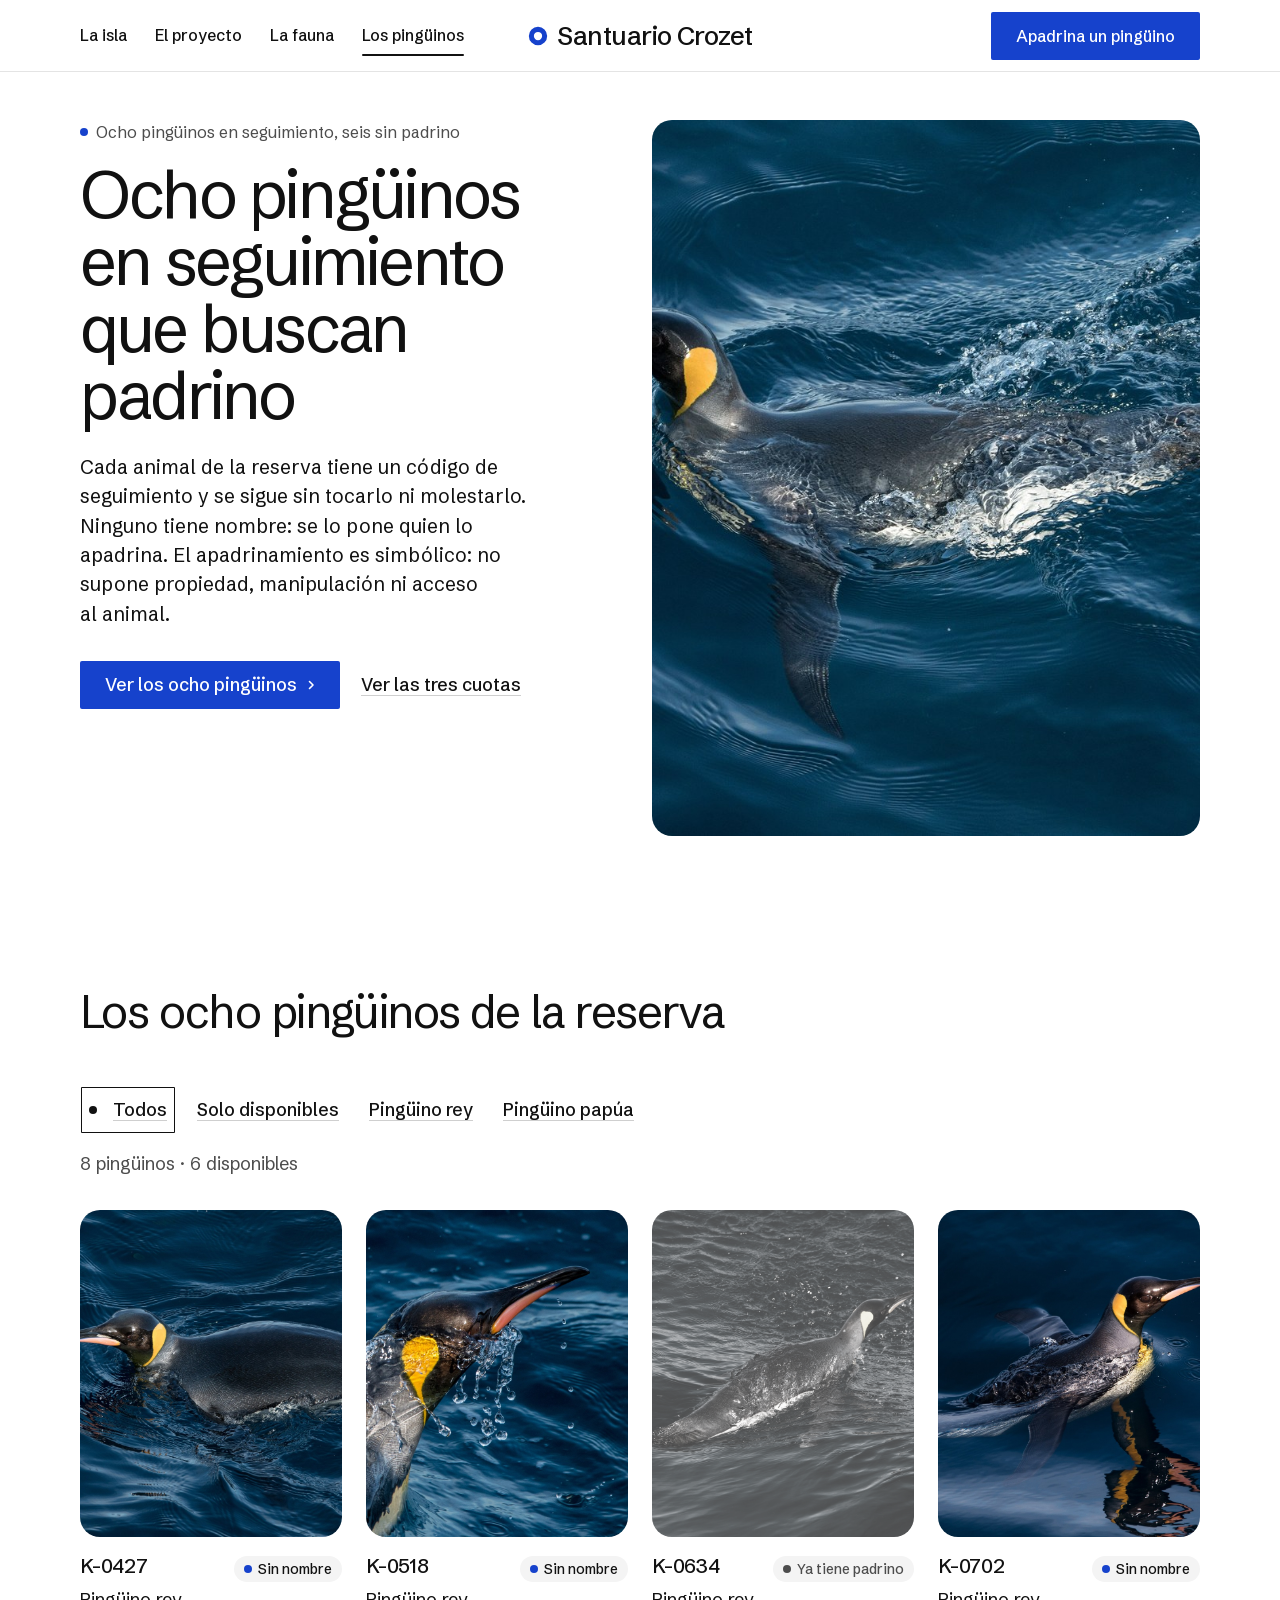
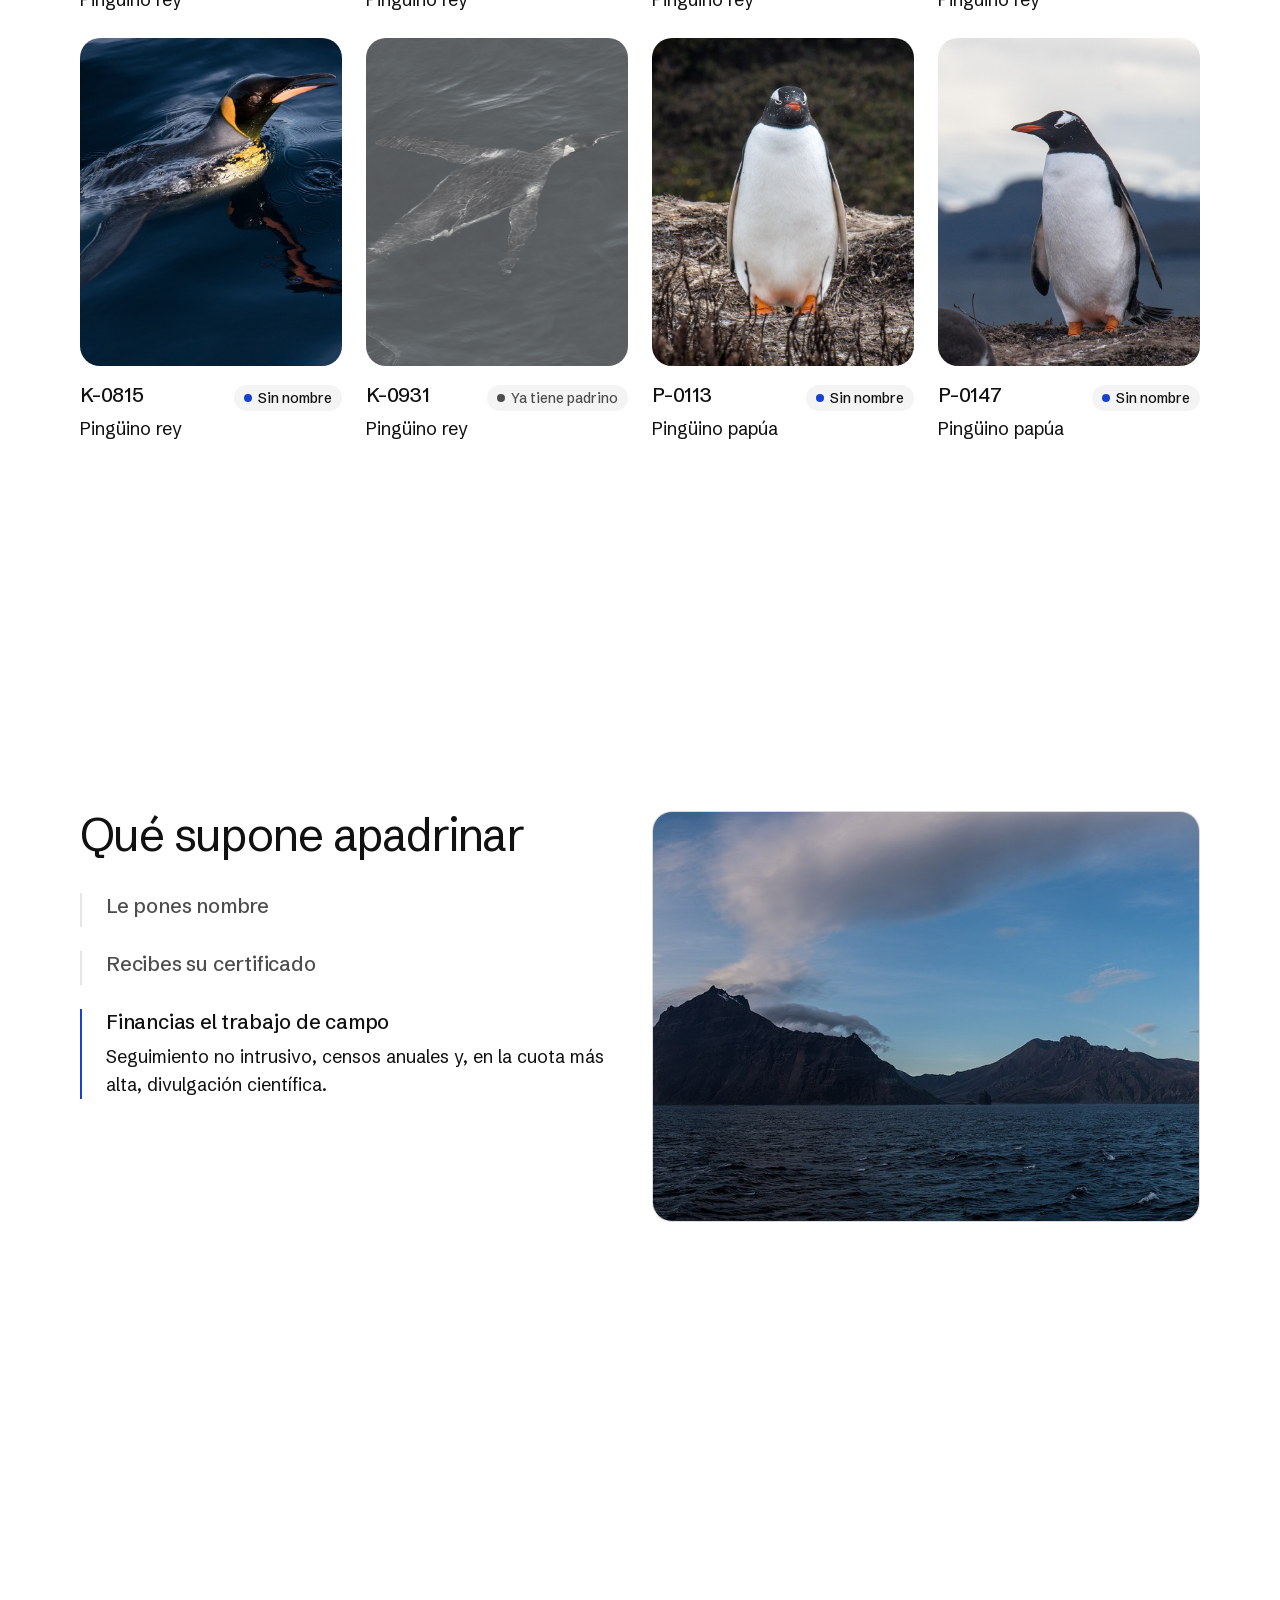
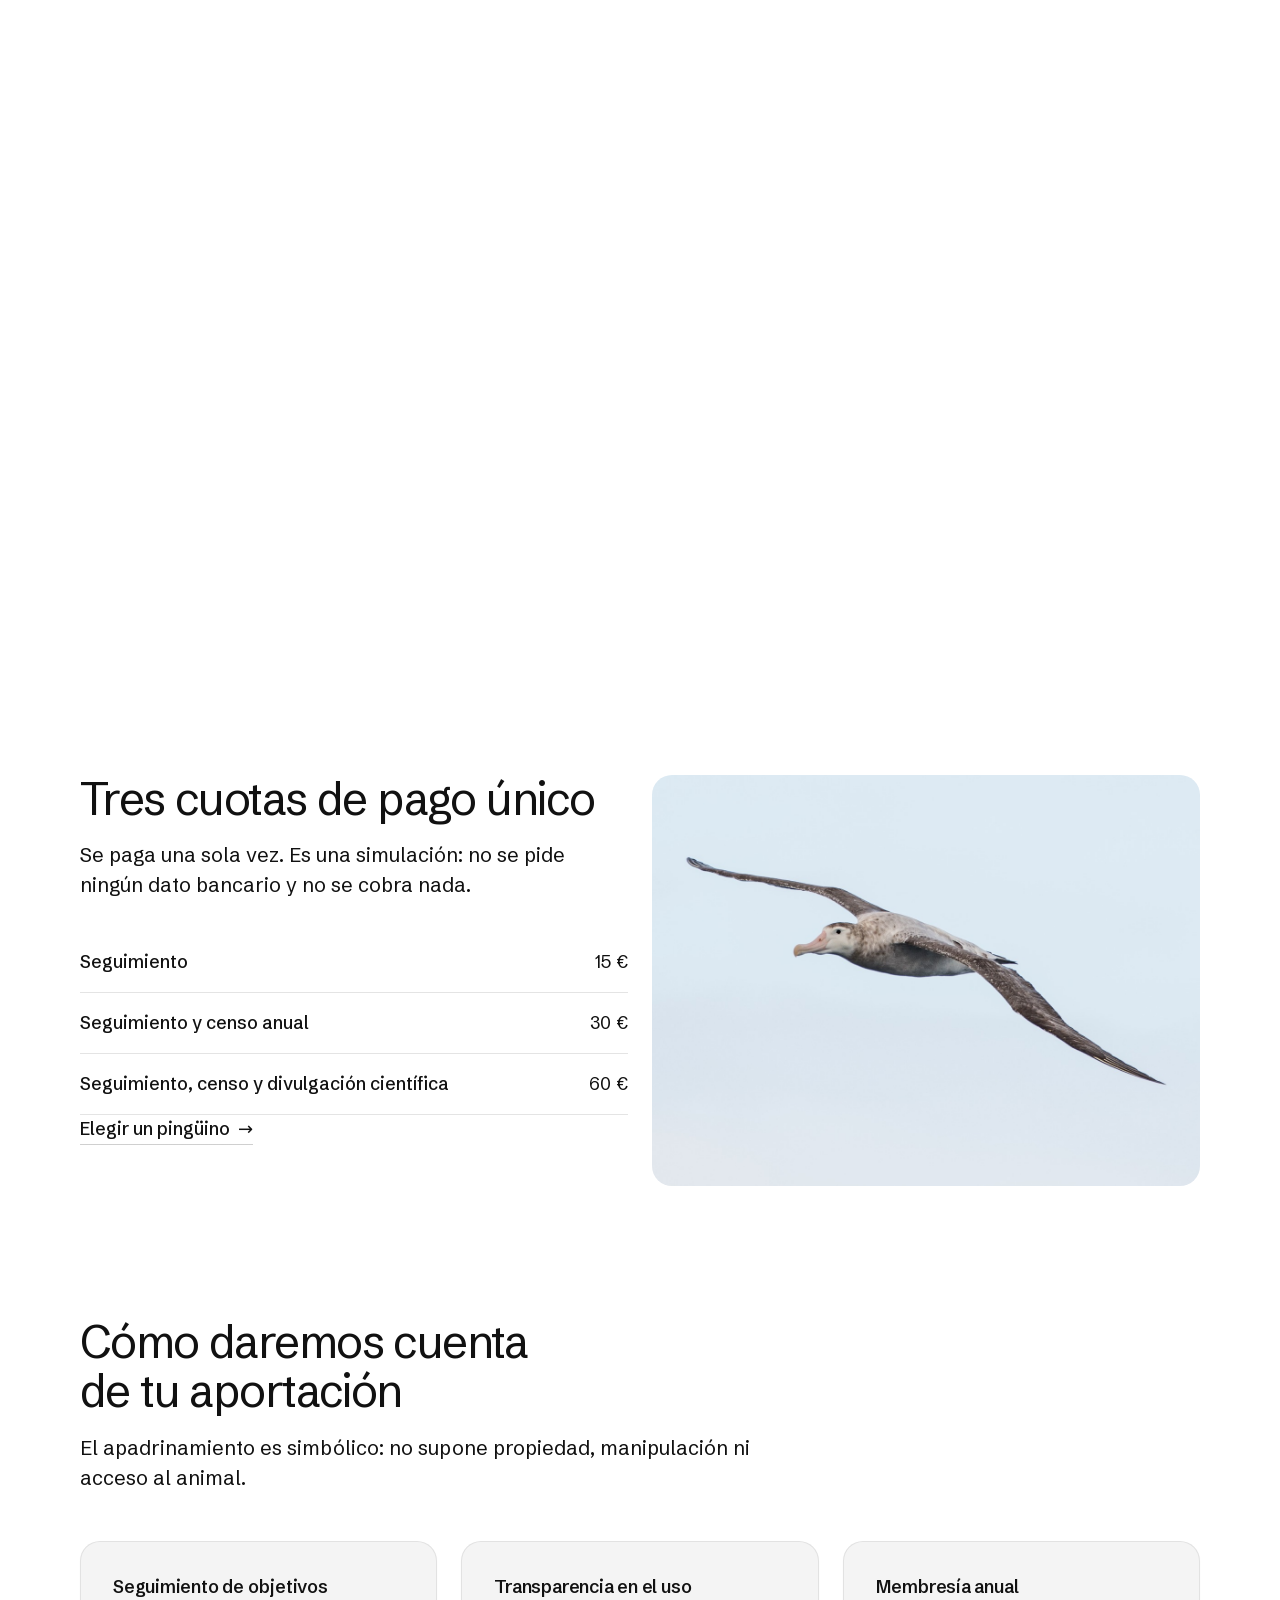
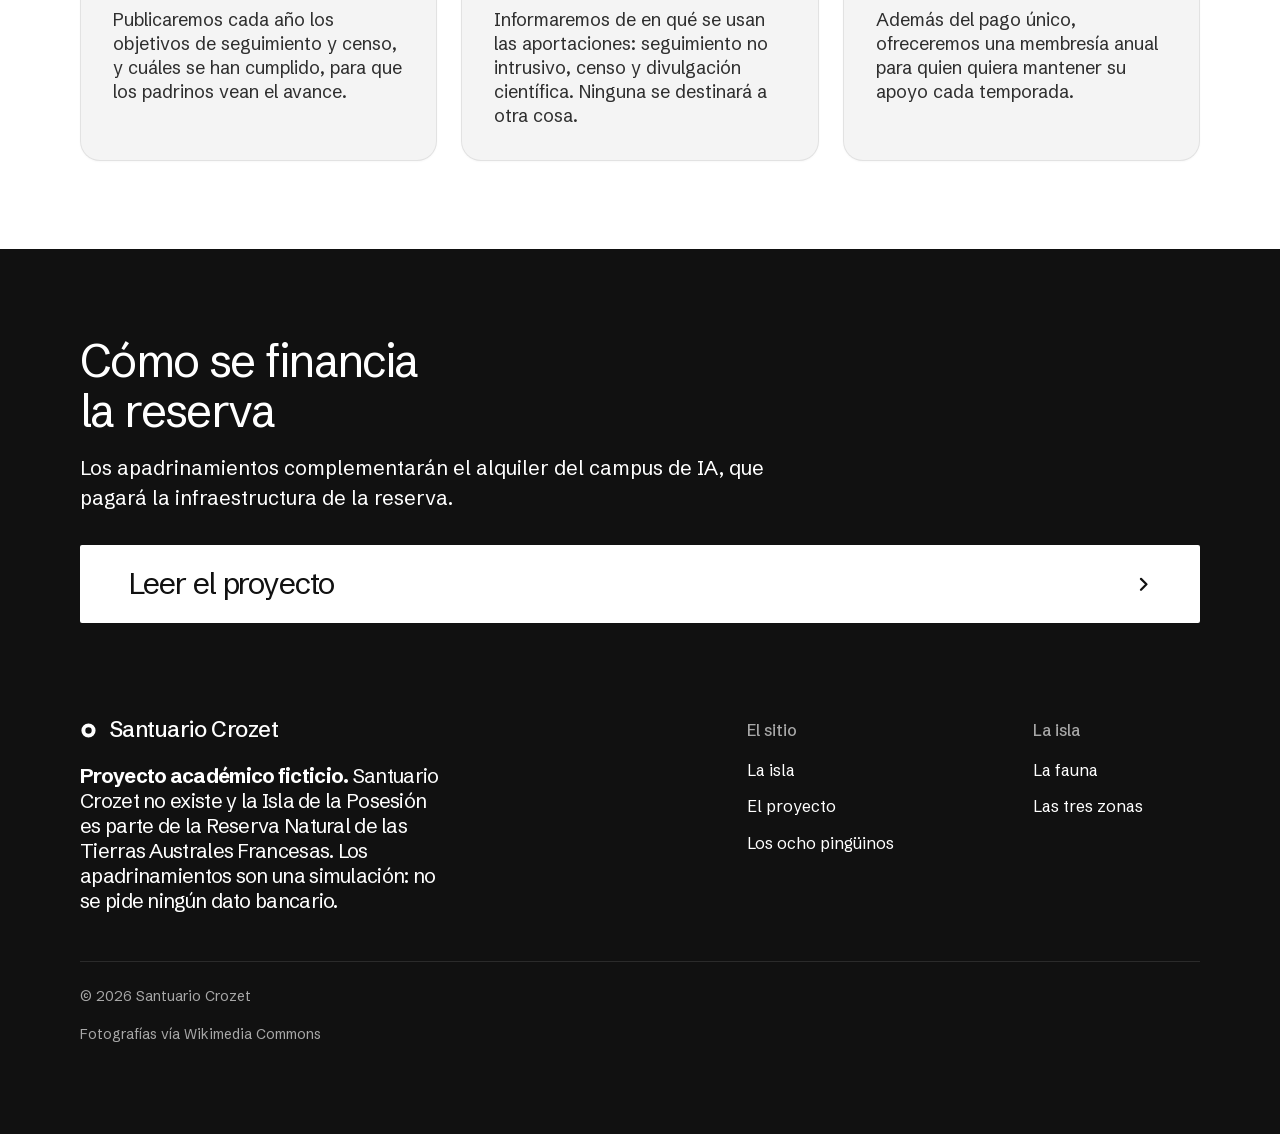
==== commit 28b5d54b: "Corrige textos según el dossier: cifras, seguimiento no intrusivo, sin ubicar colonias" ====
--- a/apadrina.html
+++ b/apadrina.html
@@ -4,10 +4,10 @@
 <meta charset="utf-8">
 <meta name="viewport" content="width=device-width, initial-scale=1, viewport-fit=cover">
 <title>Los pingüinos: apadrina uno de los ocho de la Isla Alfred Faure</title>
-<meta name="description" content="Ocho pingüinos anillados de la Isla Alfred Faure buscan padrino. Filtra por especie, elige uno y ponle nombre con una cuota de 15, 30 o 60 €.">
+<meta name="description" content="Ocho pingüinos en seguimiento de la Isla Alfred Faure buscan padrino. Filtra por especie, elige uno y ponle nombre con una cuota de 15, 30 o 60 €.">
 <meta property="og:type" content="website">
 <meta property="og:title" content="Los pingüinos: apadrina uno de los ocho de la Isla Alfred Faure">
-<meta property="og:description" content="Elige uno de los ocho pingüinos anillados de la Isla Alfred Faure y ponle nombre.">
+<meta property="og:description" content="Elige uno de los ocho pingüinos en seguimiento de la Isla Alfred Faure y ponle nombre.">
 <meta property="og:image" content="share.jpg">
 <meta name="twitter:card" content="summary_large_image">
 <link rel="icon" href="favicon.svg" type="image/svg+xml">
@@ -54,9 +54,9 @@
   <section class="hero hero--split" data-enter aria-labelledby="hero-h">
     <div class="wrap"><div class="hero-text grid hero__grid">
       <div class="hero__text span-5">
-        <p class="hero__kicker"><span class="dot" aria-hidden="true"></span>Ocho pingüinos anillados, seis sin padrino</p>
-        <h1 id="hero-h">Ocho pingüinos anillados que buscan padrino</h1>
-        <p class="hero__lead">Cada animal de la reserva lleva una anilla numerada y se sigue individualmente desde el año en que se le anilló. Ninguno tiene nombre: se lo pone quien lo apadrina.</p>
+        <p class="hero__kicker"><span class="dot" aria-hidden="true"></span>Ocho pingüinos en seguimiento, seis sin padrino</p>
+        <h1 id="hero-h">Ocho pingüinos en seguimiento que buscan padrino</h1>
+        <p class="hero__lead">Cada animal de la reserva tiene un código de seguimiento y se sigue sin tocarlo ni molestarlo. Ninguno tiene nombre: se lo pone quien lo apadrina. El apadrinamiento es simbólico: no supone propiedad, manipulación ni acceso al animal.</p>
         <div class="btn-row">
           <a class="btn btn--primary" href="#pinguinos">Ver los ocho pingüinos<svg class="m-arrow" viewBox="0 0 12 12" aria-hidden="true"><path class="m-arrow__stem" d="M1 6h8"/><path class="m-arrow__head" d="M4.5 2.5 8 6l-3.5 3.5"/></svg></a>
           <a class="btn btn--secondary" href="#cuotas">Ver las tres cuotas</a>
@@ -91,17 +91,17 @@
         <ol class="mo-pc__steps">
           <li class="mo-pc__step">
             <h3>Le pones nombre</h3>
-            <p>El pingüino conserva su anilla como identificador científico, pero a partir de ese momento aparece también con el nombre que le has dado.</p>
+            <p>El pingüino conserva su código de seguimiento como identificador científico, pero a partir de ese momento aparece también con el nombre que le has dado.</p>
             <figure class="mo-pc__visual"><img src="img/portada.jpg" alt="Colonia de pingüinos rey en una playa subantártica" width="1600" height="1067"></figure>
           </li>
           <li class="mo-pc__step">
             <h3>Recibes su certificado</h3>
-            <p>Con su foto, su anilla, el nombre que le has puesto y la fecha. Se puede imprimir o guardar.</p>
+            <p>Con su foto, su código de seguimiento, el nombre que le has puesto y la fecha. Se puede imprimir o guardar.</p>
             <figure class="mo-pc__visual"><img src="img/fauna-papua.jpg" alt="Pingüino papúa junto a la tundra" width="1600" height="1067"></figure>
           </li>
           <li class="mo-pc__step">
             <h3>Financias el trabajo de campo</h3>
-            <p>Anillamiento, censos anuales y, en las cuotas más altas, telemetría para seguir sus viajes de alimentación.</p>
+            <p>Seguimiento no intrusivo, censos anuales y, en la cuota más alta, divulgación científica.</p>
             <figure class="mo-pc__visual"><img src="img/paisaje-2.jpg" alt="Costa batida por el viento en una isla subantártica" width="2000" height="540"></figure>
           </li>
         </ol>
@@ -118,13 +118,36 @@
           <p>Se paga una sola vez. Es una simulación: no se pide ningún dato bancario y no se cobra nada.</p>
         </div>
         <ul class="rows" id="lista-cuotas">
-          <li><span class="rows__name">Anillamiento y seguimiento</span><span class="rows__value">15 €</span></li>
+          <li><span class="rows__name">Seguimiento</span><span class="rows__value">15 €</span></li>
           <li><span class="rows__name">Seguimiento y censo anual</span><span class="rows__value">30 €</span></li>
-          <li><span class="rows__name">Seguimiento, censo y telemetría</span><span class="rows__value">60 €</span></li>
+          <li><span class="rows__name">Seguimiento, censo y divulgación científica</span><span class="rows__value">60 €</span></li>
         </ul>
         <p><a class="link" href="#pinguinos">Elegir un pingüino</a></p>
       </div>
       <figure class="marco span-6 start-7" style="aspect-ratio: 4 / 3"><img src="img/fauna-albatros.jpg" alt="Albatros errante en vuelo sobre el mar" width="1600" height="1067" loading="lazy"></figure>
+    </div>
+  </section>
+
+  <section class="section" id="transparencia" aria-labelledby="transparencia-h">
+    <div class="wrap">
+      <div class="section-head">
+        <h2 id="transparencia-h">Cómo daremos cuenta de tu aportación</h2>
+        <p>El apadrinamiento es simbólico: no supone propiedad, manipulación ni acceso al animal.</p>
+      </div>
+      <div class="grid grid--top">
+        <article class="card card--texto m-nolift span-4">
+          <h3>Seguimiento de objetivos</h3>
+          <p>Publicaremos cada año los objetivos de seguimiento y censo, y cuáles se han cumplido, para que los padrinos vean el avance.</p>
+        </article>
+        <article class="card card--texto m-nolift span-4">
+          <h3>Transparencia en el uso</h3>
+          <p>Informaremos de en qué se usan las aportaciones: seguimiento no intrusivo, censo y divulgación científica. Ninguna se destinará a otra cosa.</p>
+        </article>
+        <article class="card card--texto m-nolift span-4">
+          <h3>Membresía anual</h3>
+          <p>Además del pago único, ofreceremos una membresía anual para quien quiera mantener su apoyo cada temporada.</p>
+        </article>
+      </div>
     </div>
   </section>
 
@@ -135,7 +158,7 @@
     <div class="closing__cta close--type">
       <div class="section-head">
         <h2 id="close-h">Cómo se financia la reserva</h2>
-        <p class="t-lead">Los apadrinamientos complementan el alquiler del campus de IA, que paga la infraestructura de la reserva.</p>
+        <p class="t-lead">Los apadrinamientos complementarán el alquiler del campus de IA, que pagará la infraestructura de la reserva.</p>
       </div>
       <a class="btn btn--primary btn--xl btn--wide" href="proyecto.html">Leer el proyecto<svg class="m-arrow" viewBox="0 0 12 12" aria-hidden="true"><path class="m-arrow__stem" d="M1 6h8"/><path class="m-arrow__head" d="M4.5 2.5 8 6l-3.5 3.5"/></svg></a>
     </div>
--- a/css/sitio.css
+++ b/css/sitio.css
@@ -107,7 +107,7 @@
 .certificado__nombre, .certificado__texto, .certificado__firma dd, .ficha-datos dd { overflow-wrap: anywhere; }
 .certificado__foto { width: 100%; aspect-ratio: 4 / 5; object-fit: cover; border-radius: var(--r-md); }
 .certificado__nombre { font: var(--display-weight) var(--t-h2)/1.05 var(--font-display); letter-spacing: var(--display-tracking); }
-.certificado__anilla { color: var(--muted); margin-top: var(--s-2); }
+.certificado__codigo { color: var(--muted); margin-top: var(--s-2); }
 .certificado__texto { margin-top: var(--s-5); max-width: 52ch; }
 .certificado__firma { display: flex; flex-wrap: wrap; gap: var(--s-5) var(--s-8); margin-top: var(--s-6); }
 .certificado__firma dt { font-size: var(--t-label); color: var(--muted); }
@@ -168,3 +168,21 @@
 
 /* El pie: la llamada final y los enlaces, juntos */
 footer.closing > .wrap { display: flex; flex-direction: column; row-gap: var(--s-9); }
+
+/* Vídeo de la portada: se reproduce al pulsar, con sonido */
+.video-marco { position: relative; margin: 0; border-radius: var(--r-lg); overflow: hidden; background: var(--p-inv-bg); aspect-ratio: 16 / 9; }
+.video-marco > video { display: block; width: 100%; height: 100%; object-fit: cover; }
+.video-marco__play {
+  position: absolute; inset: 0; margin: auto; width: 96px; height: 96px; border: 0; border-radius: 50%;
+  display: grid; place-items: center; cursor: pointer;
+  background: var(--action); color: var(--p-action-ink);
+  box-shadow: 0 8px 32px rgb(0 0 0 / .25);
+  transition: transform 200ms var(--ease), background-color 200ms var(--ease);
+}
+.video-marco__play svg { width: 40px; height: 40px; margin-left: 4px; }
+@media (hover: hover) and (pointer: fine) { .video-marco__play:hover { transform: scale(1.06); } }
+.video-marco__play:active { transform: scale(.96); }
+.video-marco__play:focus-visible { outline: 3px solid #fff; outline-offset: 4px; }
+.video-marco.is-playing .video-marco__play { opacity: 0; pointer-events: none; }
+@media (prefers-reduced-motion: reduce) { .video-marco__play { transition: none; } }
+@media (max-width: 639px) { .video-marco__play { width: 72px; height: 72px; } .video-marco__play svg { width: 30px; height: 30px; } }
